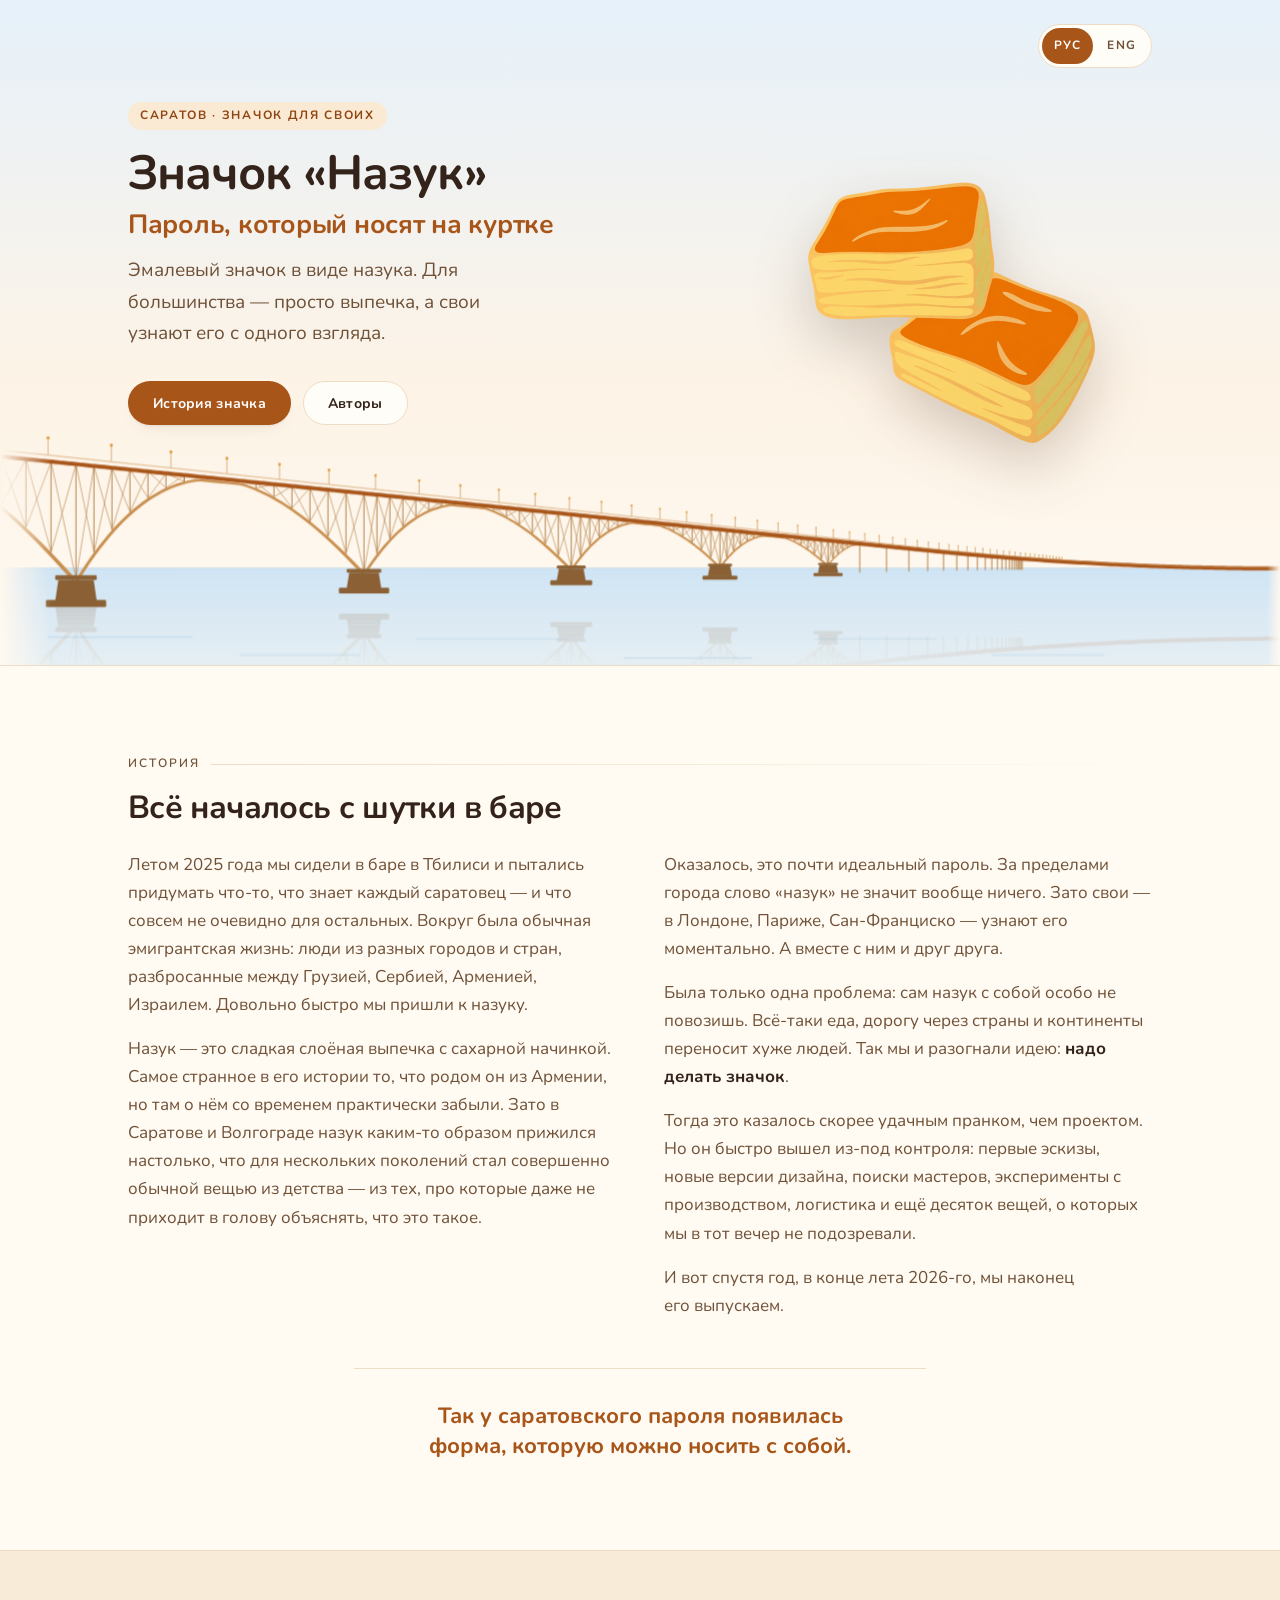
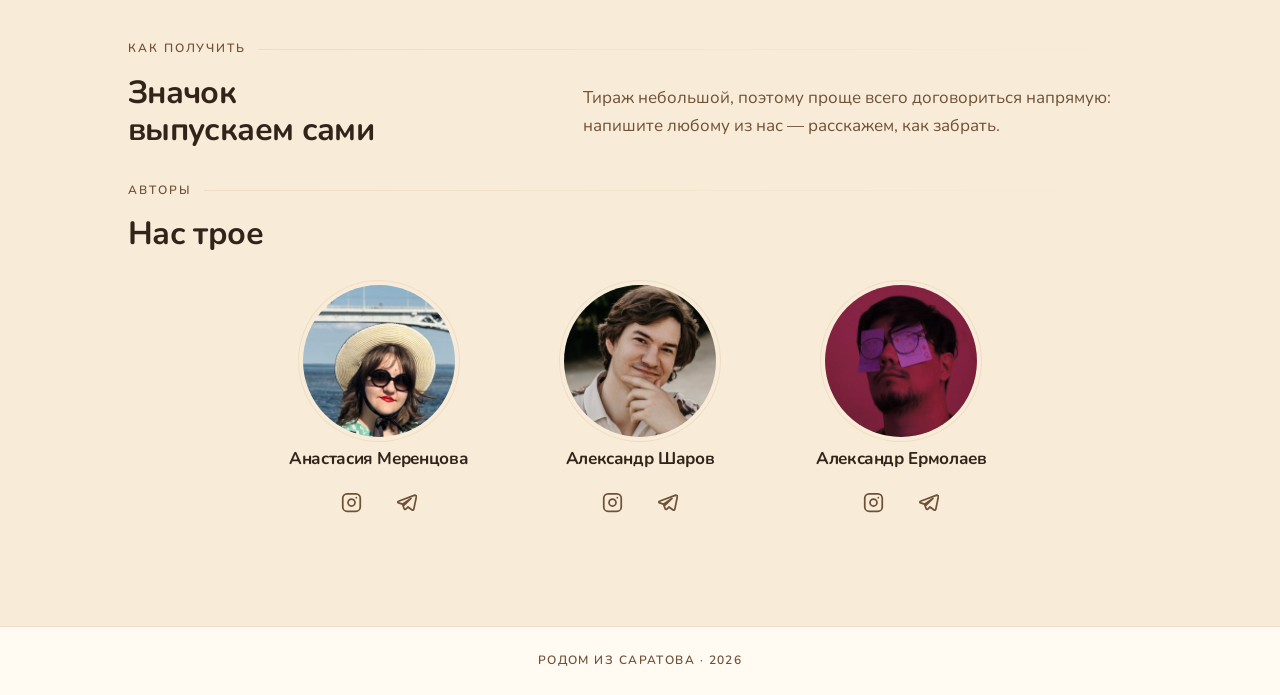
==== index.html @ 541bc087 "feat: update text" ====
<!doctype html>
<html lang="ru">
<head>
<meta charset="utf-8">
<meta name="viewport" content="width=device-width, initial-scale=1">

<title>Значок «Назук» — саратовский пароль</title>
<meta name="description" content="Эмалевый значок в виде назука: для большинства — просто выпечка, а саратовцы узнают своих с одного взгляда. История значка и его авторы.">
<meta name="robots" content="index, follow, max-image-preview:large, max-snippet:-1">
<meta name="theme-color" content="#f8ecd9">

<link rel="canonical" href="https://kvendingoldo.github.io/nazook-pin/">
<link rel="alternate" hreflang="ru" href="https://kvendingoldo.github.io/nazook-pin/">
<link rel="alternate" hreflang="en" href="https://kvendingoldo.github.io/nazook-pin/en/">
<link rel="alternate" hreflang="x-default" href="https://kvendingoldo.github.io/nazook-pin/">

<link rel="icon" href="assets/favicon.png" type="image/png" sizes="64x64">
<link rel="apple-touch-icon" href="assets/apple-touch-icon.png">

<meta property="og:type" content="website">
<meta property="og:locale" content="ru_RU">
<meta property="og:locale:alternate" content="en_US">
<meta property="og:site_name" content="Значок «Назук»">
<meta property="og:url" content="https://kvendingoldo.github.io/nazook-pin/">
<meta property="og:title" content="Значок «Назук» — саратовский пароль">
<meta property="og:description" content="Для большинства — просто выпечка, а саратовцы узнают своих с одного взгляда.">
<meta property="og:image" content="https://kvendingoldo.github.io/nazook-pin/assets/og-cover.png">
<meta property="og:image:type" content="image/png">
<meta property="og:image:width" content="1200">
<meta property="og:image:height" content="630">
<meta property="og:image:alt" content="Значок «Назук» на фоне моста через Волгу">
<meta name="twitter:card" content="summary_large_image">
<meta name="twitter:image" content="https://kvendingoldo.github.io/nazook-pin/assets/og-cover.png">
<meta name="twitter:image:alt" content="Значок «Назук» на фоне моста через Волгу">

<link rel="preconnect" href="https://www.googletagmanager.com">
<link rel="preconnect" href="https://fonts.googleapis.com">
<link rel="preconnect" href="https://fonts.gstatic.com" crossorigin>
<link rel="preload" as="image" href="assets/nazuk.png" fetchpriority="high">
<link rel="stylesheet" href="https://fonts.googleapis.com/css2?family=Nunito:wght@400;600;700&display=swap">
<link rel="stylesheet" href="styles.css">

<!-- Google tag (gtag.js) -->
<script async src="https://www.googletagmanager.com/gtag/js?id=G-CDTZP5RLRK"></script>
<script>
  window.dataLayer = window.dataLayer || [];
  function gtag(){dataLayer.push(arguments);}
  gtag('js', new Date());

  gtag('config', 'G-CDTZP5RLRK');
</script>
</head>
<body>

<main>

  <!-- ================= ПЕРВЫЙ ЭКРАН ================= -->
  <section class="hero" aria-labelledby="hero-title">

    <div class="topbar">
      <div class="container topbar__inner">
        <nav class="lang" aria-label="Язык сайта">
          <a class="lang__option" href="./" aria-current="page" lang="ru">Рус</a>
          <a class="lang__option" href="en/" lang="en" hreflang="en">Eng</a>
        </nav>
      </div>
    </div>

    <div class="container hero__grid">
      <div>
        <p><span class="badge">Саратов · значок для своих</span></p>

        <h1 class="hero__title" id="hero-title">
          Значок «Назук»
          <span class="hero__tagline">Пароль, который носят на куртке</span>
        </h1>

        <p class="hero__lead">
          Эмалевый значок в виде назука. Для большинства — просто выпечка,
          а свои узнают его с одного взгляда.
        </p>

        <div class="hero__actions">
          <a class="btn btn--primary" href="#story">История значка</a>
          <a class="btn btn--secondary" href="#authors">Авторы</a>
        </div>
      </div>

      <div class="hero__pin-wrap">
        <img class="hero__pin" src="assets/nazuk.png" width="1254" height="1254"
             fetchpriority="high" decoding="async"
             alt="Эмалевый значок «Назук» — два назука с золотистой корочкой">
      </div>
    </div>

    <svg class="hero__bridge" viewBox="0 -24 1600 494" preserveAspectRatio="xMidYMin slice" aria-hidden="true" focusable="false">
      <defs>
        <linearGradient id="bridge-fade" x1="0" y1="0" x2="1" y2="0">
          <stop offset="0%"   stop-color="#000"/>
          <stop offset="4%"   stop-color="#fff"/>
          <stop offset="99%"  stop-color="#fff"/>
          <stop offset="100%" stop-color="#000"/>
        </linearGradient>
        <mask id="bridge-edges"><rect width="1600" height="470" fill="url(#bridge-fade)"/></mask>
        <linearGradient id="water-depth" x1="0" y1="0" x2="0" y2="1">
          <stop offset="0%"   stop-color="var(--water)" stop-opacity="1"/>
          <stop offset="100%" stop-color="var(--water)" stop-opacity="0"/>
        </linearGradient>
        <clipPath id="below-water"><rect x="0" y="214" width="1600" height="256"/></clipPath>
        <linearGradient id="depth-fade" x1="0" y1="0" x2="0" y2="1">
          <stop offset="0%"   stop-color="#fff"/>
          <stop offset="55%"  stop-color="#fff" stop-opacity=".45"/>
          <stop offset="100%" stop-color="#000"/>
        </linearGradient>
        <mask id="reflection-fade"><rect x="0" y="214" width="1600" height="128" fill="url(#depth-fade)"/></mask>
      </defs>

      <g mask="url(#bridge-edges)">

        <!-- Волга -->
        <rect x="0" y="214" width="1600" height="256" fill="url(#water-depth)"/>
        <path d="M0 214H1600" stroke="var(--water-line)" stroke-width="1" opacity=".45"/>

        <!-- отражение -->
        <g clip-path="url(#below-water)" mask="url(#reflection-fade)">
          <g transform="translate(0 516) scale(1 -1)" opacity=".3">
            <g fill="var(--bridge-arch)">
              <path d="M-405 242.8L-397 229.4L-389 216.5L-381 204.3L-373 192.5L-365 181.3L-357 170.6L-349 160.5L-341 150.9L-333 141.8L-325 133.2L-317 125.1L-309 117.5L-301 110.3L-293 103.7L-285 97.5L-277 91.8L-269 86.6L-261 81.8L-253 77.5L-245 73.6L-237 70.1L-229 67.1L-221 64.5L-213 62.3L-205 60.5L-197 59.2L-189 58.2L-181 58.8L-173 59.7L-165 60.5L-157 61.3L-149 62.1L-141 62.9L-133 63.7L-125 64.5L-117 66.1L-109 68.7L-101 71.7L-93 74.9L-85 78.5L-77 82.4L-69 86.6L-61 91.0L-53 95.8L-45 100.8L-37 106.2L-29 111.7L-21 117.6L-13 123.7L-5 130.0L3 136.6L11 143.4L19 150.4L27 157.7L35 165.1L43 172.8L51 180.7L59 188.8L67 197.0L75 205.5L83 214.1L91 222.9L95 234.6L87 225.6L79 216.7L71 208.0L63 199.4L55 191.1L47 182.9L39 175.0L31 167.2L23 159.7L15 152.4L7 145.3L-1 138.5L-9 131.9L-17 125.5L-25 119.4L-33 113.6L-41 108.0L-49 102.7L-57 97.7L-65 93.0L-73 88.6L-81 84.5L-89 80.7L-97 77.2L-105 74.0L-113 71.1L-121 68.6L-129 67.7L-137 66.9L-145 66.1L-153 65.3L-161 64.5L-169 63.7L-177 63.0L-185 62.2L-193 62.5L-201 63.7L-209 65.4L-217 67.5L-225 70.0L-233 72.9L-241 76.3L-249 80.1L-257 84.3L-265 89.0L-273 94.2L-281 99.8L-289 106.0L-297 112.5L-305 119.6L-313 127.2L-321 135.2L-329 143.8L-337 152.9L-345 162.4L-353 172.6L-361 183.2L-369 194.4L-377 206.1L-385 218.4L-393 231.2L-401 244.6Z"/>
              <path d="M95 227.3L101 217.8L107 208.7L113 200.0L119 191.7L125 183.9L131 176.4L137 169.3L143 162.5L149 156.2L155 150.2L161 144.6L167 139.4L173 134.5L179 130.0L185 125.9L191 122.0L197 118.6L203 115.4L209 112.6L215 110.1L221 107.9L227 106.1L233 104.5L239 103.3L245 102.3L251 102.2L257 102.8L263 103.4L269 104.0L275 104.6L281 105.2L287 105.8L293 106.4L299 107.0L305 108.2L311 110.2L317 112.5L323 114.9L329 117.7L335 120.6L341 123.7L347 127.1L353 130.7L359 134.5L365 138.5L371 142.6L377 147.0L383 151.5L389 156.3L395 161.2L401 166.2L407 171.4L413 176.8L419 182.4L425 188.1L431 193.9L437 199.9L443 206.0L449 212.2L455 218.5L455 224.6L449 218.1L443 211.7L437 205.5L431 199.3L425 193.3L419 187.5L413 181.8L407 176.3L401 170.9L395 165.7L389 160.7L383 155.9L377 151.2L371 146.7L365 142.4L359 138.3L353 134.4L347 130.8L341 127.3L335 124.1L329 121.1L323 118.3L317 115.7L311 113.4L305 111.3L299 110.0L293 109.4L287 108.8L281 108.2L275 107.6L269 107.0L263 106.4L257 105.9L251 105.3L245 105.6L239 106.6L233 107.9L227 109.5L221 111.5L215 113.8L209 116.4L203 119.3L197 122.6L191 126.2L185 130.2L179 134.5L173 139.2L167 144.2L161 149.6L155 155.4L149 161.5L143 168.1L137 175.0L131 182.3L125 190.0L119 198.1L113 206.6L107 215.5L101 224.9L95 234.6Z"/>
              <path d="M455 218.5L459 212.5L463 206.7L467 201.2L471 195.9L475 190.8L479 186.0L483 181.4L487 177.0L491 172.8L495 168.9L499 165.2L503 161.7L507 158.4L511 155.4L515 152.5L519 149.8L523 147.4L527 145.1L531 143.1L535 141.2L539 139.6L543 138.1L547 136.8L551 135.7L555 134.8L559 134.0L563 133.5L567 133.8L571 134.2L575 134.6L579 135.0L583 135.4L587 135.8L591 136.2L595 136.6L599 137.0L603 137.4L607 138.0L611 139.3L615 140.8L619 142.4L623 144.1L627 146.0L631 148.0L635 150.1L639 152.3L643 154.7L647 157.2L651 159.8L655 162.5L659 165.3L663 168.2L667 171.2L671 174.3L675 177.6L679 180.9L683 184.3L687 187.8L691 191.4L695 195.1L699 198.8L703 202.6L707 206.6L711 210.5L714 218.7L710 214.5L706 210.4L702 206.4L698 202.5L694 198.6L690 194.8L686 191.1L682 187.6L678 184.1L674 180.7L670 177.3L666 174.1L662 171.0L658 168.1L654 165.2L650 162.4L646 159.8L642 157.2L638 154.8L634 152.5L630 150.4L626 148.4L622 146.5L618 144.7L614 143.1L610 141.6L606 140.3L602 139.8L598 139.4L594 139.0L590 138.6L586 138.2L582 137.8L578 137.4L574 137.0L570 136.7L566 136.3L562 136.3L558 137.0L554 137.8L550 138.9L546 140.1L542 141.5L538 143.1L534 144.9L530 146.9L526 149.1L522 151.5L518 154.2L514 157.0L510 160.0L506 163.3L502 166.7L498 170.4L494 174.3L490 178.4L486 182.8L482 187.4L478 192.2L474 197.3L470 202.6L466 208.1L462 213.9L458 219.9Z"/>
              <path d="M714 213.6L717 209.3L720 205.2L723 201.3L726 197.5L729 194.0L732 190.6L735 187.3L738 184.3L741 181.4L744 178.7L747 176.1L750 173.7L753 171.5L756 169.4L759 167.5L762 165.7L765 164.1L768 162.6L771 161.3L774 160.1L777 159.1L780 158.1L783 157.4L786 156.7L789 156.2L792 156.2L795 156.5L798 156.8L801 157.1L804 157.4L807 157.7L810 158.0L813 158.3L816 158.6L819 158.9L822 159.2L825 159.7L828 160.7L831 161.9L834 163.1L837 164.4L840 165.8L843 167.3L846 168.9L849 170.6L852 172.4L855 174.3L858 176.2L861 178.2L864 180.3L867 182.5L870 184.8L873 187.1L876 189.5L879 191.9L882 194.4L885 197.0L888 199.7L891 202.4L894 205.1L897 208.0L900 210.8L900 215.1L897 212.1L894 209.2L891 206.3L888 203.5L885 200.7L882 198.1L879 195.4L876 192.9L873 190.4L870 188.0L867 185.6L864 183.4L861 181.2L858 179.1L855 177.1L852 175.1L849 173.3L846 171.5L843 169.9L840 168.3L837 166.8L834 165.4L831 164.2L828 163.0L825 161.9L822 161.4L819 161.1L816 160.7L813 160.4L810 160.1L807 159.8L804 159.5L801 159.3L798 159.0L795 158.7L792 158.5L789 158.5L786 159.1L783 159.8L780 160.6L777 161.6L774 162.7L771 164.0L768 165.4L765 167.0L762 168.7L759 170.6L756 172.6L753 174.8L750 177.1L747 179.6L744 182.3L741 185.2L738 188.2L735 191.4L732 194.7L729 198.3L726 202.0L723 205.9L720 210.0L717 214.2L714 218.7Z"/>
              <path d="M900 210.8L902 208.2L904 205.6L906 203.1L908 200.8L910 198.5L912 196.4L914 194.3L916 192.4L918 190.5L920 188.8L922 187.1L924 185.5L926 184.0L928 182.7L930 181.4L932 180.1L934 179.0L936 178.0L938 177.0L940 176.2L942 175.4L944 174.7L946 174.1L948 173.5L950 173.1L952 172.7L954 172.4L956 172.6L958 172.8L960 173.0L962 173.1L964 173.3L966 173.5L968 173.7L970 173.9L972 174.1L974 174.3L976 174.5L978 174.7L980 174.9L982 175.3L984 176.0L986 176.7L988 177.5L990 178.4L992 179.3L994 180.2L996 181.2L998 182.3L1000 183.4L1002 184.5L1004 185.7L1006 187.0L1008 188.3L1010 189.6L1012 191.0L1014 192.4L1016 193.8L1018 195.3L1020 196.8L1022 198.4L1024 200.0L1026 201.6L1028 203.3L1030 205.0L1032 206.7L1034 208.4L1035 212.9L1033 211.0L1031 209.2L1029 207.4L1027 205.7L1025 203.9L1023 202.2L1021 200.6L1019 199.0L1017 197.4L1015 195.9L1013 194.4L1011 192.9L1009 191.5L1007 190.1L1005 188.8L1003 187.5L1001 186.3L999 185.1L997 183.9L995 182.9L993 181.8L991 180.9L989 179.9L987 179.1L985 178.3L983 177.5L981 176.9L979 176.7L977 176.4L975 176.2L973 176.0L971 175.8L969 175.6L967 175.4L965 175.2L963 175.0L961 174.9L959 174.7L957 174.5L955 174.4L953 174.5L951 174.8L949 175.3L947 175.9L945 176.5L943 177.2L941 178.0L939 178.9L937 179.9L935 181.0L933 182.1L931 183.4L929 184.7L927 186.1L925 187.7L923 189.3L921 191.0L919 192.8L917 194.7L915 196.7L913 198.8L911 201.0L909 203.4L907 205.8L905 208.3L903 210.9L901 213.7Z"/>
              <path d="M1035.0 208.5L1036.4 206.8L1037.9 205.0L1039.3 203.3L1040.8 201.8L1042.2 200.3L1043.6 198.9L1045.1 197.4L1046.5 196.2L1048.0 194.9L1049.4 193.8L1050.8 192.6L1052.3 191.5L1053.7 190.5L1055.2 189.7L1056.6 188.8L1058.0 187.9L1059.5 187.2L1060.9 186.5L1062.4 185.9L1063.8 185.3L1065.2 184.8L1066.7 184.3L1068.1 183.9L1069.6 183.5L1071.0 183.2L1072.4 183.0L1073.9 182.8L1073.2 184.2L1071.7 184.4L1070.3 184.7L1068.8 185.1L1067.4 185.5L1066.0 186.0L1064.5 186.5L1063.1 187.1L1061.6 187.8L1060.2 188.5L1058.8 189.3L1057.3 190.1L1055.9 191.0L1054.4 192.0L1053.0 193.0L1051.6 194.1L1050.1 195.2L1048.7 196.4L1047.2 197.7L1045.8 199.1L1044.4 200.5L1042.9 201.9L1041.5 203.5L1040.0 205.2L1038.6 206.8L1037.2 208.6L1035.7 210.4Z"/>
            </g>
            <g stroke="var(--bridge-truss)" stroke-width="1.5" fill="none" opacity=".9">
              <path d="M-405.0 32.9V242.8M-373.8 36.1V193.6M-342.5 39.3V152.6M-311.2 42.4V119.6M-280.0 45.6V93.9M-248.8 48.8V75.4M-217.5 51.9V63.5M-186.2 55.1V58.3M-155.0 58.3V61.5M-123.8 61.4V64.6M-92.5 64.6V75.1M-61.2 67.8V90.9M-30.0 71.0V111.0M1.2 74.1V135.1M32.5 77.3V162.8M63.8 80.5V193.7M95.0 83.6V227.3M95.0 83.6V227.3M117.5 85.9V193.8M140.0 88.2V165.8M162.5 90.5V143.3M185.0 92.8V125.9M207.5 95.1V113.3M230.0 97.3V105.3M252.5 99.6V102.3M275.0 101.9V104.6M297.5 104.2V106.8M320.0 106.5V113.7M342.5 108.7V124.6M365.0 111.0V138.5M387.5 113.3V155.1M410.0 115.6V174.1M432.5 117.9V195.4M455.0 120.2V218.5M455.0 120.2V218.5M471.2 121.8V195.6M487.4 123.4V176.6M503.6 125.1V161.2M519.8 126.7V149.4M535.9 128.4V140.8M552.1 130.0V135.4M568.3 131.7V133.9M584.5 133.3V135.5M600.7 134.9V137.1M616.9 136.6V141.5M633.1 138.2V149.0M649.2 139.9V158.6M665.4 141.5V170.0M681.6 143.2V183.1M697.8 144.8V197.7M714.0 146.4V213.6M714.0 146.4V213.6M725.6 147.6V198.0M737.2 148.8V185.0M748.9 150.0V174.6M760.5 151.2V166.6M772.1 152.3V160.8M783.8 153.5V157.2M795.4 154.7V156.6M807.0 155.9V157.7M818.6 157.0V158.9M830.2 158.2V161.6M841.9 159.4V166.8M853.5 160.6V173.3M865.1 161.8V181.1M876.8 162.9V190.1M888.4 164.1V200.0M900.0 165.3V210.8M900.0 165.3V210.8M908.4 166.2V200.3M916.9 167.0V191.6M925.3 167.9V184.5M933.8 168.7V179.2M942.2 169.6V175.3M950.6 170.4V172.9M959.1 171.3V172.9M967.5 172.2V173.7M975.9 173.0V174.5M984.4 173.9V176.1M992.8 174.7V179.7M1001.2 175.6V184.1M1009.7 176.4V189.4M1018.1 177.3V195.4M1026.6 178.1V202.1M1035.0 179.0V209.3M1035.0 179.0V208.5M1041.1 179.6V201.5M1047.2 180.2V195.6M1053.2 180.8V190.9M1059.3 181.5V187.3M1065.4 182.1V184.7M1071.5 182.7V183.3"/>
            </g>
            <g stroke="var(--bridge-truss)" stroke-width="1.2" fill="none" opacity=".7">
              <path d="M1035.0 179.0L1041.1 201.5M1035.0 208.5L1041.1 179.6M1041.1 179.6L1047.2 195.6M1041.1 201.5L1047.2 180.2M1047.2 180.2L1053.2 190.9M1047.2 195.6L1053.2 180.8M1053.2 180.8L1059.3 187.3M1053.2 190.9L1059.3 181.5M1059.3 181.5L1065.4 184.7M1059.3 187.3L1065.4 182.1M1065.4 182.1L1071.5 183.3M1065.4 184.7L1071.5 182.7"/>
              <path d="M-405.0 32.9L-373.8 193.6M-405.0 242.8L-373.8 36.1M-373.8 36.1L-342.5 152.6M-373.8 193.6L-342.5 39.3M-342.5 39.3L-311.2 119.6M-342.5 152.6L-311.2 42.4M-311.2 42.4L-280.0 93.9M-311.2 119.6L-280.0 45.6M-280.0 45.6L-248.8 75.4M-280.0 93.9L-248.8 48.8M-248.8 48.8L-217.5 63.5M-248.8 75.4L-217.5 51.9M-217.5 51.9L-186.2 58.3M-217.5 63.5L-186.2 55.1M-186.2 55.1L-155.0 61.5M-186.2 58.3L-155.0 58.3M-155.0 58.3L-123.8 64.6M-155.0 61.5L-123.8 61.4M-123.8 61.4L-92.5 75.1M-123.8 64.6L-92.5 64.6M-92.5 64.6L-61.2 90.9M-92.5 75.1L-61.2 67.8M-61.2 67.8L-30.0 111.0M-61.2 90.9L-30.0 71.0M-30.0 71.0L1.2 135.1M-30.0 111.0L1.2 74.1M1.2 74.1L32.5 162.8M1.2 135.1L32.5 77.3M32.5 77.3L63.8 193.7M32.5 162.8L63.8 80.5M63.8 80.5L95.0 227.3M63.8 193.7L95.0 83.6M95.0 83.6L117.5 193.8M95.0 227.3L117.5 85.9M117.5 85.9L140.0 165.8M117.5 193.8L140.0 88.2M140.0 88.2L162.5 143.3M140.0 165.8L162.5 90.5M162.5 90.5L185.0 125.9M162.5 143.3L185.0 92.8M185.0 92.8L207.5 113.3M185.0 125.9L207.5 95.1M207.5 95.1L230.0 105.3M207.5 113.3L230.0 97.3M320.0 106.5L342.5 124.6M320.0 113.7L342.5 108.7M342.5 108.7L365.0 138.5M342.5 124.6L365.0 111.0M365.0 111.0L387.5 155.1M365.0 138.5L387.5 113.3M387.5 113.3L410.0 174.1M387.5 155.1L410.0 115.6M410.0 115.6L432.5 195.4M410.0 174.1L432.5 117.9M432.5 117.9L455.0 218.5M432.5 195.4L455.0 120.2M455.0 120.2L471.2 195.6M455.0 218.5L471.2 121.8M471.2 121.8L487.4 176.6M471.2 195.6L487.4 123.4M487.4 123.4L503.6 161.2M487.4 176.6L503.6 125.1M503.6 125.1L519.8 149.4M503.6 161.2L519.8 126.7M519.8 126.7L535.9 140.8M519.8 149.4L535.9 128.4M535.9 128.4L552.1 135.4M535.9 140.8L552.1 130.0M616.9 136.6L633.1 149.0M616.9 141.5L633.1 138.2M633.1 138.2L649.2 158.6M633.1 149.0L649.2 139.9M649.2 139.9L665.4 170.0M649.2 158.6L665.4 141.5M665.4 141.5L681.6 183.1M665.4 170.0L681.6 143.2M681.6 143.2L697.8 197.7M681.6 183.1L697.8 144.8M697.8 144.8L714.0 213.6M697.8 197.7L714.0 146.4M714.0 146.4L725.6 198.0M714.0 213.6L725.6 147.6M725.6 147.6L737.2 185.0M725.6 198.0L737.2 148.8M737.2 148.8L748.9 174.6M737.2 185.0L748.9 150.0M748.9 150.0L760.5 166.6M748.9 174.6L760.5 151.2M760.5 151.2L772.1 160.8M760.5 166.6L772.1 152.3M772.1 152.3L783.8 157.2M772.1 160.8L783.8 153.5M830.2 158.2L841.9 166.8M830.2 161.6L841.9 159.4M841.9 159.4L853.5 173.3M841.9 166.8L853.5 160.6M853.5 160.6L865.1 181.1M853.5 173.3L865.1 161.8M865.1 161.8L876.8 190.1M865.1 181.1L876.8 162.9M876.8 162.9L888.4 200.0M876.8 190.1L888.4 164.1M888.4 164.1L900.0 210.8M888.4 200.0L900.0 165.3M900.0 165.3L908.4 200.3M900.0 210.8L908.4 166.2M908.4 166.2L916.9 191.6M908.4 200.3L916.9 167.0M916.9 167.0L925.3 184.5M916.9 191.6L925.3 167.9M925.3 167.9L933.8 179.2M925.3 184.5L933.8 168.7M933.8 168.7L942.2 175.3M933.8 179.2L942.2 169.6M992.8 174.7L1001.2 184.1M992.8 179.7L1001.2 175.6M1001.2 175.6L1009.7 189.4M1001.2 184.1L1009.7 176.4M1009.7 176.4L1018.1 195.4M1009.7 189.4L1018.1 177.3M1018.1 177.3L1026.6 202.1M1018.1 195.4L1026.6 178.1M1026.6 178.1L1035.0 209.3M1026.6 202.1L1035.0 179.0"/>
            </g>
            <g fill="var(--bridge-pier)">
              <rect x="69.0" y="222.5" width="51.9" height="5.8" rx="1.5"/>
              <path d="M72.9 228.3h44.2l3.8 26.2h-51.9z"/>
              <rect x="57.4" y="253.5" width="75.2" height="8.7" rx="1.5"/>
              <rect x="433.3" y="214.5" width="43.3" height="4.8" rx="1.5"/>
              <path d="M436.5 219.3h36.9l3.2 19.6h-43.3z"/>
              <rect x="423.6" y="238.1" width="62.8" height="7.2" rx="1.5"/>
              <rect x="695.9" y="210.2" width="36.2" height="4.0" rx="1.5"/>
              <path d="M698.6 214.2h30.8l2.7 15.2h-36.2z"/>
              <rect x="687.8" y="228.8" width="52.4" height="6.0" rx="1.5"/>
              <rect x="884.9" y="208.0" width="30.2" height="3.4" rx="1.5"/>
              <path d="M887.1 211.4h25.7l2.2 12.2h-30.2z"/>
              <rect x="878.1" y="223.0" width="43.7" height="5.0" rx="1.5"/>
              <rect x="1022.4" y="207.0" width="25.2" height="2.8" rx="1.5"/>
              <path d="M1024.3 209.8h21.5l1.9 10.2h-25.2z"/>
              <rect x="1016.8" y="219.5" width="36.5" height="4.2" rx="1.5"/>
            </g>
            <g stroke="var(--bridge-truss)" stroke-width="1.7" stroke-linecap="round" fill="none" opacity=".8">
              <path d="M1074.7 183.0V218.6"/>
              <path d="M1108.1 186.4V217.8"/>
              <path d="M1136.1 189.3V217.3"/>
              <path d="M1159.6 191.6V216.8"/>
              <path d="M1179.4 193.5V216.4"/>
              <path d="M1196.0 195.1V216.1"/>
              <path d="M1209.9 196.3V215.9"/>
              <path d="M1221.6 197.4V215.7"/>
              <path d="M1231.5 198.2V215.6"/>
              <path d="M1239.8 199.0V215.4"/>
              <path d="M1246.7 199.5V215.3"/>
              <path d="M1252.5 200.0V215.2"/>
              <path d="M1257.4 200.4V215.2"/>
              <path d="M1261.6 200.7V215.1"/>
              <path d="M1265.0 200.9V215.1"/>
              <path d="M1267.9 201.1V215.0"/>
              <path d="M1270.4 201.4V215.0"/>
              <path d="M1272.4 201.5V215.0"/>
              <path d="M1274.1 201.7V214.9"/>
              <path d="M1275.6 201.7V214.9"/>
              <path d="M1276.8 201.8V214.9"/>
              <path d="M1277.8 201.9V214.9"/>
            </g>
            <path d="M0 74.0L5 74.5L10 75.0L15 75.5L20 76.0L25 76.5L30 77.0L35 77.6L40 78.1L45 78.6L50 79.1L55 79.6L60 80.1L65 80.6L70 81.1L75 81.6L80 82.1L85 82.6L90 83.1L95 83.6L100 84.1L105 84.7L110 85.2L115 85.7L120 86.2L125 86.7L130 87.2L135 87.7L140 88.2L145 88.7L150 89.2L155 89.7L160 90.2L165 90.7L170 91.2L175 91.8L180 92.3L185 92.8L190 93.3L195 93.8L200 94.3L205 94.8L210 95.3L215 95.8L220 96.3L225 96.8L230 97.3L235 97.8L240 98.3L245 98.9L250 99.4L255 99.9L260 100.4L265 100.9L270 101.4L275 101.9L280 102.4L285 102.9L290 103.4L295 103.9L300 104.4L305 104.9L310 105.4L315 106.0L320 106.5L325 107.0L330 107.5L335 108.0L340 108.5L345 109.0L350 109.5L355 110.0L360 110.5L365 111.0L370 111.5L375 112.0L380 112.6L385 113.1L390 113.6L395 114.1L400 114.6L405 115.1L410 115.6L415 116.1L420 116.6L425 117.1L430 117.6L435 118.1L440 118.6L445 119.1L450 119.7L455 120.2L460 120.7L465 121.2L470 121.7L475 122.2L480 122.7L485 123.2L490 123.7L495 124.2L500 124.7L505 125.2L510 125.7L515 126.2L520 126.8L525 127.3L530 127.8L535 128.3L540 128.8L545 129.3L550 129.8L555 130.3L560 130.8L565 131.3L570 131.8L575 132.3L580 132.8L585 133.3L590 133.9L595 134.4L600 134.9L605 135.4L610 135.9L615 136.4L620 136.9L625 137.4L630 137.9L635 138.4L640 138.9L645 139.4L650 139.9L655 140.4L660 141.0L665 141.5L670 142.0L675 142.5L680 143.0L685 143.5L690 144.0L695 144.5L700 145.0L705 145.5L710 146.0L715 146.5L720 147.0L725 147.6L730 148.1L735 148.6L740 149.1L745 149.6L750 150.1L755 150.6L760 151.1L765 151.6L770 152.1L775 152.6L780 153.1L785 153.6L790 154.1L795 154.7L800 155.2L805 155.7L810 156.2L815 156.7L820 157.2L825 157.7L830 158.2L835 158.7L840 159.2L845 159.7L850 160.2L855 160.7L860 161.2L865 161.8L870 162.3L875 162.8L880 163.3L885 163.8L890 164.3L895 164.8L900 165.3L905 165.8L910 166.3L915 166.8L920 167.3L925 167.8L930 168.3L935 168.9L940 169.4L945 169.9L950 170.4L955 170.9L960 171.4L965 171.9L970 172.4L975 172.9L980 173.4L985 173.9L990 174.4L995 174.9L1000 175.4L1005 176.0L1010 176.5L1015 177.0L1020 177.5L1025 178.0L1030 178.5L1035 179.0L1040 179.5L1045 180.0L1050 180.5L1055 181.0L1060 181.5L1065 182.0L1070 182.6L1075 183.1L1080 183.6L1085 184.1L1090 184.6L1095 185.1L1100 185.6L1105 186.1L1110 186.6L1115 187.1L1120 187.6L1125 188.1L1130 188.6L1135 189.1L1140 189.7L1145 190.2L1150 190.6L1155 191.1L1160 191.6L1165 192.1L1170 192.6L1175 193.1L1180 193.6L1185 194.1L1190 194.5L1195 195.0L1200 195.4L1205 195.9L1210 196.3L1215 196.8L1220 197.2L1225 197.6L1230 198.1L1235 198.5L1240 198.9L1245 199.3L1250 199.7L1255 200.1L1260 200.5L1265 200.9L1270 201.3L1275 201.6L1280 202.0L1285 202.4L1290 202.7L1295 203.1L1300 203.4L1305 203.8L1310 204.1L1315 204.5L1320 204.8L1325 205.1L1330 205.4L1335 205.7L1340 206.0L1345 206.3L1350 206.6L1355 206.9L1360 207.2L1365 207.5L1370 207.7L1375 208.0L1380 208.3L1385 208.5L1390 208.8L1395 209.0L1400 209.3L1405 209.5L1410 209.7L1415 209.9L1420 210.2L1425 210.4L1430 210.6L1435 210.8L1440 211.0L1445 211.1L1450 211.3L1455 211.5L1460 211.7L1465 211.8L1470 212.0L1475 212.1L1480 212.3L1485 212.4L1490 212.6L1495 212.7L1500 212.8L1505 212.9L1510 213.0L1515 213.1L1520 213.2L1525 213.3L1530 213.4L1535 213.5L1540 213.6L1545 213.6L1550 213.7L1555 213.8L1560 213.8L1565 213.9L1570 213.9L1575 213.9L1580 214.0L1585 214.0L1590 214.0L1595 214.0L1600 214.0" fill="none" stroke="var(--accent)" stroke-width="5" stroke-linejoin="round"/>
          </g>
        </g>

        <!-- мост -->
        <g fill="var(--bridge-arch)">
          <path d="M-405 242.8L-397 229.4L-389 216.5L-381 204.3L-373 192.5L-365 181.3L-357 170.6L-349 160.5L-341 150.9L-333 141.8L-325 133.2L-317 125.1L-309 117.5L-301 110.3L-293 103.7L-285 97.5L-277 91.8L-269 86.6L-261 81.8L-253 77.5L-245 73.6L-237 70.1L-229 67.1L-221 64.5L-213 62.3L-205 60.5L-197 59.2L-189 58.2L-181 58.8L-173 59.7L-165 60.5L-157 61.3L-149 62.1L-141 62.9L-133 63.7L-125 64.5L-117 66.1L-109 68.7L-101 71.7L-93 74.9L-85 78.5L-77 82.4L-69 86.6L-61 91.0L-53 95.8L-45 100.8L-37 106.2L-29 111.7L-21 117.6L-13 123.7L-5 130.0L3 136.6L11 143.4L19 150.4L27 157.7L35 165.1L43 172.8L51 180.7L59 188.8L67 197.0L75 205.5L83 214.1L91 222.9L95 234.6L87 225.6L79 216.7L71 208.0L63 199.4L55 191.1L47 182.9L39 175.0L31 167.2L23 159.7L15 152.4L7 145.3L-1 138.5L-9 131.9L-17 125.5L-25 119.4L-33 113.6L-41 108.0L-49 102.7L-57 97.7L-65 93.0L-73 88.6L-81 84.5L-89 80.7L-97 77.2L-105 74.0L-113 71.1L-121 68.6L-129 67.7L-137 66.9L-145 66.1L-153 65.3L-161 64.5L-169 63.7L-177 63.0L-185 62.2L-193 62.5L-201 63.7L-209 65.4L-217 67.5L-225 70.0L-233 72.9L-241 76.3L-249 80.1L-257 84.3L-265 89.0L-273 94.2L-281 99.8L-289 106.0L-297 112.5L-305 119.6L-313 127.2L-321 135.2L-329 143.8L-337 152.9L-345 162.4L-353 172.6L-361 183.2L-369 194.4L-377 206.1L-385 218.4L-393 231.2L-401 244.6Z"/>
          <path d="M95 227.3L101 217.8L107 208.7L113 200.0L119 191.7L125 183.9L131 176.4L137 169.3L143 162.5L149 156.2L155 150.2L161 144.6L167 139.4L173 134.5L179 130.0L185 125.9L191 122.0L197 118.6L203 115.4L209 112.6L215 110.1L221 107.9L227 106.1L233 104.5L239 103.3L245 102.3L251 102.2L257 102.8L263 103.4L269 104.0L275 104.6L281 105.2L287 105.8L293 106.4L299 107.0L305 108.2L311 110.2L317 112.5L323 114.9L329 117.7L335 120.6L341 123.7L347 127.1L353 130.7L359 134.5L365 138.5L371 142.6L377 147.0L383 151.5L389 156.3L395 161.2L401 166.2L407 171.4L413 176.8L419 182.4L425 188.1L431 193.9L437 199.9L443 206.0L449 212.2L455 218.5L455 224.6L449 218.1L443 211.7L437 205.5L431 199.3L425 193.3L419 187.5L413 181.8L407 176.3L401 170.9L395 165.7L389 160.7L383 155.9L377 151.2L371 146.7L365 142.4L359 138.3L353 134.4L347 130.8L341 127.3L335 124.1L329 121.1L323 118.3L317 115.7L311 113.4L305 111.3L299 110.0L293 109.4L287 108.8L281 108.2L275 107.6L269 107.0L263 106.4L257 105.9L251 105.3L245 105.6L239 106.6L233 107.9L227 109.5L221 111.5L215 113.8L209 116.4L203 119.3L197 122.6L191 126.2L185 130.2L179 134.5L173 139.2L167 144.2L161 149.6L155 155.4L149 161.5L143 168.1L137 175.0L131 182.3L125 190.0L119 198.1L113 206.6L107 215.5L101 224.9L95 234.6Z"/>
          <path d="M455 218.5L459 212.5L463 206.7L467 201.2L471 195.9L475 190.8L479 186.0L483 181.4L487 177.0L491 172.8L495 168.9L499 165.2L503 161.7L507 158.4L511 155.4L515 152.5L519 149.8L523 147.4L527 145.1L531 143.1L535 141.2L539 139.6L543 138.1L547 136.8L551 135.7L555 134.8L559 134.0L563 133.5L567 133.8L571 134.2L575 134.6L579 135.0L583 135.4L587 135.8L591 136.2L595 136.6L599 137.0L603 137.4L607 138.0L611 139.3L615 140.8L619 142.4L623 144.1L627 146.0L631 148.0L635 150.1L639 152.3L643 154.7L647 157.2L651 159.8L655 162.5L659 165.3L663 168.2L667 171.2L671 174.3L675 177.6L679 180.9L683 184.3L687 187.8L691 191.4L695 195.1L699 198.8L703 202.6L707 206.6L711 210.5L714 218.7L710 214.5L706 210.4L702 206.4L698 202.5L694 198.6L690 194.8L686 191.1L682 187.6L678 184.1L674 180.7L670 177.3L666 174.1L662 171.0L658 168.1L654 165.2L650 162.4L646 159.8L642 157.2L638 154.8L634 152.5L630 150.4L626 148.4L622 146.5L618 144.7L614 143.1L610 141.6L606 140.3L602 139.8L598 139.4L594 139.0L590 138.6L586 138.2L582 137.8L578 137.4L574 137.0L570 136.7L566 136.3L562 136.3L558 137.0L554 137.8L550 138.9L546 140.1L542 141.5L538 143.1L534 144.9L530 146.9L526 149.1L522 151.5L518 154.2L514 157.0L510 160.0L506 163.3L502 166.7L498 170.4L494 174.3L490 178.4L486 182.8L482 187.4L478 192.2L474 197.3L470 202.6L466 208.1L462 213.9L458 219.9Z"/>
          <path d="M714 213.6L717 209.3L720 205.2L723 201.3L726 197.5L729 194.0L732 190.6L735 187.3L738 184.3L741 181.4L744 178.7L747 176.1L750 173.7L753 171.5L756 169.4L759 167.5L762 165.7L765 164.1L768 162.6L771 161.3L774 160.1L777 159.1L780 158.1L783 157.4L786 156.7L789 156.2L792 156.2L795 156.5L798 156.8L801 157.1L804 157.4L807 157.7L810 158.0L813 158.3L816 158.6L819 158.9L822 159.2L825 159.7L828 160.7L831 161.9L834 163.1L837 164.4L840 165.8L843 167.3L846 168.9L849 170.6L852 172.4L855 174.3L858 176.2L861 178.2L864 180.3L867 182.5L870 184.8L873 187.1L876 189.5L879 191.9L882 194.4L885 197.0L888 199.7L891 202.4L894 205.1L897 208.0L900 210.8L900 215.1L897 212.1L894 209.2L891 206.3L888 203.5L885 200.7L882 198.1L879 195.4L876 192.9L873 190.4L870 188.0L867 185.6L864 183.4L861 181.2L858 179.1L855 177.1L852 175.1L849 173.3L846 171.5L843 169.9L840 168.3L837 166.8L834 165.4L831 164.2L828 163.0L825 161.9L822 161.4L819 161.1L816 160.7L813 160.4L810 160.1L807 159.8L804 159.5L801 159.3L798 159.0L795 158.7L792 158.5L789 158.5L786 159.1L783 159.8L780 160.6L777 161.6L774 162.7L771 164.0L768 165.4L765 167.0L762 168.7L759 170.6L756 172.6L753 174.8L750 177.1L747 179.6L744 182.3L741 185.2L738 188.2L735 191.4L732 194.7L729 198.3L726 202.0L723 205.9L720 210.0L717 214.2L714 218.7Z"/>
          <path d="M900 210.8L902 208.2L904 205.6L906 203.1L908 200.8L910 198.5L912 196.4L914 194.3L916 192.4L918 190.5L920 188.8L922 187.1L924 185.5L926 184.0L928 182.7L930 181.4L932 180.1L934 179.0L936 178.0L938 177.0L940 176.2L942 175.4L944 174.7L946 174.1L948 173.5L950 173.1L952 172.7L954 172.4L956 172.6L958 172.8L960 173.0L962 173.1L964 173.3L966 173.5L968 173.7L970 173.9L972 174.1L974 174.3L976 174.5L978 174.7L980 174.9L982 175.3L984 176.0L986 176.7L988 177.5L990 178.4L992 179.3L994 180.2L996 181.2L998 182.3L1000 183.4L1002 184.5L1004 185.7L1006 187.0L1008 188.3L1010 189.6L1012 191.0L1014 192.4L1016 193.8L1018 195.3L1020 196.8L1022 198.4L1024 200.0L1026 201.6L1028 203.3L1030 205.0L1032 206.7L1034 208.4L1035 212.9L1033 211.0L1031 209.2L1029 207.4L1027 205.7L1025 203.9L1023 202.2L1021 200.6L1019 199.0L1017 197.4L1015 195.9L1013 194.4L1011 192.9L1009 191.5L1007 190.1L1005 188.8L1003 187.5L1001 186.3L999 185.1L997 183.9L995 182.9L993 181.8L991 180.9L989 179.9L987 179.1L985 178.3L983 177.5L981 176.9L979 176.7L977 176.4L975 176.2L973 176.0L971 175.8L969 175.6L967 175.4L965 175.2L963 175.0L961 174.9L959 174.7L957 174.5L955 174.4L953 174.5L951 174.8L949 175.3L947 175.9L945 176.5L943 177.2L941 178.0L939 178.9L937 179.9L935 181.0L933 182.1L931 183.4L929 184.7L927 186.1L925 187.7L923 189.3L921 191.0L919 192.8L917 194.7L915 196.7L913 198.8L911 201.0L909 203.4L907 205.8L905 208.3L903 210.9L901 213.7Z"/>
          <path d="M1035.0 208.5L1036.4 206.8L1037.9 205.0L1039.3 203.3L1040.8 201.8L1042.2 200.3L1043.6 198.9L1045.1 197.4L1046.5 196.2L1048.0 194.9L1049.4 193.8L1050.8 192.6L1052.3 191.5L1053.7 190.5L1055.2 189.7L1056.6 188.8L1058.0 187.9L1059.5 187.2L1060.9 186.5L1062.4 185.9L1063.8 185.3L1065.2 184.8L1066.7 184.3L1068.1 183.9L1069.6 183.5L1071.0 183.2L1072.4 183.0L1073.9 182.8L1073.2 184.2L1071.7 184.4L1070.3 184.7L1068.8 185.1L1067.4 185.5L1066.0 186.0L1064.5 186.5L1063.1 187.1L1061.6 187.8L1060.2 188.5L1058.8 189.3L1057.3 190.1L1055.9 191.0L1054.4 192.0L1053.0 193.0L1051.6 194.1L1050.1 195.2L1048.7 196.4L1047.2 197.7L1045.8 199.1L1044.4 200.5L1042.9 201.9L1041.5 203.5L1040.0 205.2L1038.6 206.8L1037.2 208.6L1035.7 210.4Z"/>
        </g>
        <g stroke="var(--bridge-truss)" stroke-width="1.5" fill="none" opacity=".9">
          <path d="M-405.0 32.9V242.8M-373.8 36.1V193.6M-342.5 39.3V152.6M-311.2 42.4V119.6M-280.0 45.6V93.9M-248.8 48.8V75.4M-217.5 51.9V63.5M-186.2 55.1V58.3M-155.0 58.3V61.5M-123.8 61.4V64.6M-92.5 64.6V75.1M-61.2 67.8V90.9M-30.0 71.0V111.0M1.2 74.1V135.1M32.5 77.3V162.8M63.8 80.5V193.7M95.0 83.6V227.3M95.0 83.6V227.3M117.5 85.9V193.8M140.0 88.2V165.8M162.5 90.5V143.3M185.0 92.8V125.9M207.5 95.1V113.3M230.0 97.3V105.3M252.5 99.6V102.3M275.0 101.9V104.6M297.5 104.2V106.8M320.0 106.5V113.7M342.5 108.7V124.6M365.0 111.0V138.5M387.5 113.3V155.1M410.0 115.6V174.1M432.5 117.9V195.4M455.0 120.2V218.5M455.0 120.2V218.5M471.2 121.8V195.6M487.4 123.4V176.6M503.6 125.1V161.2M519.8 126.7V149.4M535.9 128.4V140.8M552.1 130.0V135.4M568.3 131.7V133.9M584.5 133.3V135.5M600.7 134.9V137.1M616.9 136.6V141.5M633.1 138.2V149.0M649.2 139.9V158.6M665.4 141.5V170.0M681.6 143.2V183.1M697.8 144.8V197.7M714.0 146.4V213.6M714.0 146.4V213.6M725.6 147.6V198.0M737.2 148.8V185.0M748.9 150.0V174.6M760.5 151.2V166.6M772.1 152.3V160.8M783.8 153.5V157.2M795.4 154.7V156.6M807.0 155.9V157.7M818.6 157.0V158.9M830.2 158.2V161.6M841.9 159.4V166.8M853.5 160.6V173.3M865.1 161.8V181.1M876.8 162.9V190.1M888.4 164.1V200.0M900.0 165.3V210.8M900.0 165.3V210.8M908.4 166.2V200.3M916.9 167.0V191.6M925.3 167.9V184.5M933.8 168.7V179.2M942.2 169.6V175.3M950.6 170.4V172.9M959.1 171.3V172.9M967.5 172.2V173.7M975.9 173.0V174.5M984.4 173.9V176.1M992.8 174.7V179.7M1001.2 175.6V184.1M1009.7 176.4V189.4M1018.1 177.3V195.4M1026.6 178.1V202.1M1035.0 179.0V209.3M1035.0 179.0V208.5M1041.1 179.6V201.5M1047.2 180.2V195.6M1053.2 180.8V190.9M1059.3 181.5V187.3M1065.4 182.1V184.7M1071.5 182.7V183.3"/>
        </g>
        <g stroke="var(--bridge-truss)" stroke-width="1.2" fill="none" opacity=".7">
          <path d="M1035.0 179.0L1041.1 201.5M1035.0 208.5L1041.1 179.6M1041.1 179.6L1047.2 195.6M1041.1 201.5L1047.2 180.2M1047.2 180.2L1053.2 190.9M1047.2 195.6L1053.2 180.8M1053.2 180.8L1059.3 187.3M1053.2 190.9L1059.3 181.5M1059.3 181.5L1065.4 184.7M1059.3 187.3L1065.4 182.1M1065.4 182.1L1071.5 183.3M1065.4 184.7L1071.5 182.7"/>
          <path d="M-405.0 32.9L-373.8 193.6M-405.0 242.8L-373.8 36.1M-373.8 36.1L-342.5 152.6M-373.8 193.6L-342.5 39.3M-342.5 39.3L-311.2 119.6M-342.5 152.6L-311.2 42.4M-311.2 42.4L-280.0 93.9M-311.2 119.6L-280.0 45.6M-280.0 45.6L-248.8 75.4M-280.0 93.9L-248.8 48.8M-248.8 48.8L-217.5 63.5M-248.8 75.4L-217.5 51.9M-217.5 51.9L-186.2 58.3M-217.5 63.5L-186.2 55.1M-186.2 55.1L-155.0 61.5M-186.2 58.3L-155.0 58.3M-155.0 58.3L-123.8 64.6M-155.0 61.5L-123.8 61.4M-123.8 61.4L-92.5 75.1M-123.8 64.6L-92.5 64.6M-92.5 64.6L-61.2 90.9M-92.5 75.1L-61.2 67.8M-61.2 67.8L-30.0 111.0M-61.2 90.9L-30.0 71.0M-30.0 71.0L1.2 135.1M-30.0 111.0L1.2 74.1M1.2 74.1L32.5 162.8M1.2 135.1L32.5 77.3M32.5 77.3L63.8 193.7M32.5 162.8L63.8 80.5M63.8 80.5L95.0 227.3M63.8 193.7L95.0 83.6M95.0 83.6L117.5 193.8M95.0 227.3L117.5 85.9M117.5 85.9L140.0 165.8M117.5 193.8L140.0 88.2M140.0 88.2L162.5 143.3M140.0 165.8L162.5 90.5M162.5 90.5L185.0 125.9M162.5 143.3L185.0 92.8M185.0 92.8L207.5 113.3M185.0 125.9L207.5 95.1M207.5 95.1L230.0 105.3M207.5 113.3L230.0 97.3M320.0 106.5L342.5 124.6M320.0 113.7L342.5 108.7M342.5 108.7L365.0 138.5M342.5 124.6L365.0 111.0M365.0 111.0L387.5 155.1M365.0 138.5L387.5 113.3M387.5 113.3L410.0 174.1M387.5 155.1L410.0 115.6M410.0 115.6L432.5 195.4M410.0 174.1L432.5 117.9M432.5 117.9L455.0 218.5M432.5 195.4L455.0 120.2M455.0 120.2L471.2 195.6M455.0 218.5L471.2 121.8M471.2 121.8L487.4 176.6M471.2 195.6L487.4 123.4M487.4 123.4L503.6 161.2M487.4 176.6L503.6 125.1M503.6 125.1L519.8 149.4M503.6 161.2L519.8 126.7M519.8 126.7L535.9 140.8M519.8 149.4L535.9 128.4M535.9 128.4L552.1 135.4M535.9 140.8L552.1 130.0M616.9 136.6L633.1 149.0M616.9 141.5L633.1 138.2M633.1 138.2L649.2 158.6M633.1 149.0L649.2 139.9M649.2 139.9L665.4 170.0M649.2 158.6L665.4 141.5M665.4 141.5L681.6 183.1M665.4 170.0L681.6 143.2M681.6 143.2L697.8 197.7M681.6 183.1L697.8 144.8M697.8 144.8L714.0 213.6M697.8 197.7L714.0 146.4M714.0 146.4L725.6 198.0M714.0 213.6L725.6 147.6M725.6 147.6L737.2 185.0M725.6 198.0L737.2 148.8M737.2 148.8L748.9 174.6M737.2 185.0L748.9 150.0M748.9 150.0L760.5 166.6M748.9 174.6L760.5 151.2M760.5 151.2L772.1 160.8M760.5 166.6L772.1 152.3M772.1 152.3L783.8 157.2M772.1 160.8L783.8 153.5M830.2 158.2L841.9 166.8M830.2 161.6L841.9 159.4M841.9 159.4L853.5 173.3M841.9 166.8L853.5 160.6M853.5 160.6L865.1 181.1M853.5 173.3L865.1 161.8M865.1 161.8L876.8 190.1M865.1 181.1L876.8 162.9M876.8 162.9L888.4 200.0M876.8 190.1L888.4 164.1M888.4 164.1L900.0 210.8M888.4 200.0L900.0 165.3M900.0 165.3L908.4 200.3M900.0 210.8L908.4 166.2M908.4 166.2L916.9 191.6M908.4 200.3L916.9 167.0M916.9 167.0L925.3 184.5M916.9 191.6L925.3 167.9M925.3 167.9L933.8 179.2M925.3 184.5L933.8 168.7M933.8 168.7L942.2 175.3M933.8 179.2L942.2 169.6M992.8 174.7L1001.2 184.1M992.8 179.7L1001.2 175.6M1001.2 175.6L1009.7 189.4M1001.2 184.1L1009.7 176.4M1009.7 176.4L1018.1 195.4M1009.7 189.4L1018.1 177.3M1018.1 177.3L1026.6 202.1M1018.1 195.4L1026.6 178.1M1026.6 178.1L1035.0 209.3M1026.6 202.1L1035.0 179.0"/>
        </g>
        <g fill="var(--bridge-pier)">
          <rect x="69.0" y="222.5" width="51.9" height="5.8" rx="1.5"/>
          <path d="M72.9 228.3h44.2l3.8 26.2h-51.9z"/>
          <rect x="57.4" y="253.5" width="75.2" height="8.7" rx="1.5"/>
          <rect x="433.3" y="214.5" width="43.3" height="4.8" rx="1.5"/>
          <path d="M436.5 219.3h36.9l3.2 19.6h-43.3z"/>
          <rect x="423.6" y="238.1" width="62.8" height="7.2" rx="1.5"/>
          <rect x="695.9" y="210.2" width="36.2" height="4.0" rx="1.5"/>
          <path d="M698.6 214.2h30.8l2.7 15.2h-36.2z"/>
          <rect x="687.8" y="228.8" width="52.4" height="6.0" rx="1.5"/>
          <rect x="884.9" y="208.0" width="30.2" height="3.4" rx="1.5"/>
          <path d="M887.1 211.4h25.7l2.2 12.2h-30.2z"/>
          <rect x="878.1" y="223.0" width="43.7" height="5.0" rx="1.5"/>
          <rect x="1022.4" y="207.0" width="25.2" height="2.8" rx="1.5"/>
          <path d="M1024.3 209.8h21.5l1.9 10.2h-25.2z"/>
          <rect x="1016.8" y="219.5" width="36.5" height="4.2" rx="1.5"/>
        </g>
        <g stroke="var(--bridge-truss)" stroke-width="1.7" stroke-linecap="round" fill="none" opacity=".8">
          <path d="M1074.7 183.0V218.6"/>
          <path d="M1108.1 186.4V217.8"/>
          <path d="M1136.1 189.3V217.3"/>
          <path d="M1159.6 191.6V216.8"/>
          <path d="M1179.4 193.5V216.4"/>
          <path d="M1196.0 195.1V216.1"/>
          <path d="M1209.9 196.3V215.9"/>
          <path d="M1221.6 197.4V215.7"/>
          <path d="M1231.5 198.2V215.6"/>
          <path d="M1239.8 199.0V215.4"/>
          <path d="M1246.7 199.5V215.3"/>
          <path d="M1252.5 200.0V215.2"/>
          <path d="M1257.4 200.4V215.2"/>
          <path d="M1261.6 200.7V215.1"/>
          <path d="M1265.0 200.9V215.1"/>
          <path d="M1267.9 201.1V215.0"/>
          <path d="M1270.4 201.4V215.0"/>
          <path d="M1272.4 201.5V215.0"/>
          <path d="M1274.1 201.7V214.9"/>
          <path d="M1275.6 201.7V214.9"/>
          <path d="M1276.8 201.8V214.9"/>
          <path d="M1277.8 201.9V214.9"/>
        </g>
        <path d="M0 74.0L5 74.5L10 75.0L15 75.5L20 76.0L25 76.5L30 77.0L35 77.6L40 78.1L45 78.6L50 79.1L55 79.6L60 80.1L65 80.6L70 81.1L75 81.6L80 82.1L85 82.6L90 83.1L95 83.6L100 84.1L105 84.7L110 85.2L115 85.7L120 86.2L125 86.7L130 87.2L135 87.7L140 88.2L145 88.7L150 89.2L155 89.7L160 90.2L165 90.7L170 91.2L175 91.8L180 92.3L185 92.8L190 93.3L195 93.8L200 94.3L205 94.8L210 95.3L215 95.8L220 96.3L225 96.8L230 97.3L235 97.8L240 98.3L245 98.9L250 99.4L255 99.9L260 100.4L265 100.9L270 101.4L275 101.9L280 102.4L285 102.9L290 103.4L295 103.9L300 104.4L305 104.9L310 105.4L315 106.0L320 106.5L325 107.0L330 107.5L335 108.0L340 108.5L345 109.0L350 109.5L355 110.0L360 110.5L365 111.0L370 111.5L375 112.0L380 112.6L385 113.1L390 113.6L395 114.1L400 114.6L405 115.1L410 115.6L415 116.1L420 116.6L425 117.1L430 117.6L435 118.1L440 118.6L445 119.1L450 119.7L455 120.2L460 120.7L465 121.2L470 121.7L475 122.2L480 122.7L485 123.2L490 123.7L495 124.2L500 124.7L505 125.2L510 125.7L515 126.2L520 126.8L525 127.3L530 127.8L535 128.3L540 128.8L545 129.3L550 129.8L555 130.3L560 130.8L565 131.3L570 131.8L575 132.3L580 132.8L585 133.3L590 133.9L595 134.4L600 134.9L605 135.4L610 135.9L615 136.4L620 136.9L625 137.4L630 137.9L635 138.4L640 138.9L645 139.4L650 139.9L655 140.4L660 141.0L665 141.5L670 142.0L675 142.5L680 143.0L685 143.5L690 144.0L695 144.5L700 145.0L705 145.5L710 146.0L715 146.5L720 147.0L725 147.6L730 148.1L735 148.6L740 149.1L745 149.6L750 150.1L755 150.6L760 151.1L765 151.6L770 152.1L775 152.6L780 153.1L785 153.6L790 154.1L795 154.7L800 155.2L805 155.7L810 156.2L815 156.7L820 157.2L825 157.7L830 158.2L835 158.7L840 159.2L845 159.7L850 160.2L855 160.7L860 161.2L865 161.8L870 162.3L875 162.8L880 163.3L885 163.8L890 164.3L895 164.8L900 165.3L905 165.8L910 166.3L915 166.8L920 167.3L925 167.8L930 168.3L935 168.9L940 169.4L945 169.9L950 170.4L955 170.9L960 171.4L965 171.9L970 172.4L975 172.9L980 173.4L985 173.9L990 174.4L995 174.9L1000 175.4L1005 176.0L1010 176.5L1015 177.0L1020 177.5L1025 178.0L1030 178.5L1035 179.0L1040 179.5L1045 180.0L1050 180.5L1055 181.0L1060 181.5L1065 182.0L1070 182.6L1075 183.1L1080 183.6L1085 184.1L1090 184.6L1095 185.1L1100 185.6L1105 186.1L1110 186.6L1115 187.1L1120 187.6L1125 188.1L1130 188.6L1135 189.1L1140 189.7L1145 190.2L1150 190.6L1155 191.1L1160 191.6L1165 192.1L1170 192.6L1175 193.1L1180 193.6L1185 194.1L1190 194.5L1195 195.0L1200 195.4L1205 195.9L1210 196.3L1215 196.8L1220 197.2L1225 197.6L1230 198.1L1235 198.5L1240 198.9L1245 199.3L1250 199.7L1255 200.1L1260 200.5L1265 200.9L1270 201.3L1275 201.6L1280 202.0L1285 202.4L1290 202.7L1295 203.1L1300 203.4L1305 203.8L1310 204.1L1315 204.5L1320 204.8L1325 205.1L1330 205.4L1335 205.7L1340 206.0L1345 206.3L1350 206.6L1355 206.9L1360 207.2L1365 207.5L1370 207.7L1375 208.0L1380 208.3L1385 208.5L1390 208.8L1395 209.0L1400 209.3L1405 209.5L1410 209.7L1415 209.9L1420 210.2L1425 210.4L1430 210.6L1435 210.8L1440 211.0L1445 211.1L1450 211.3L1455 211.5L1460 211.7L1465 211.8L1470 212.0L1475 212.1L1480 212.3L1485 212.4L1490 212.6L1495 212.7L1500 212.8L1505 212.9L1510 213.0L1515 213.1L1520 213.2L1525 213.3L1530 213.4L1535 213.5L1540 213.6L1545 213.6L1550 213.7L1555 213.8L1560 213.8L1565 213.9L1570 213.9L1575 213.9L1580 214.0L1585 214.0L1590 214.0L1595 214.0L1600 214.0" fill="none" stroke="var(--accent)" stroke-width="5" stroke-linejoin="round"/>
        <path d="M0 66.0L5 66.5L10 67.0L15 67.6L20 68.1L25 68.6L30 69.1L35 69.7L40 70.2L45 70.7L50 71.2L55 71.8L60 72.3L65 72.8L70 73.3L75 73.9L80 74.4L85 74.9L90 75.4L95 75.9L100 76.5L105 77.0L110 77.5L115 78.0L120 78.6L125 79.1L130 79.6L135 80.1L140 80.7L145 81.2L150 81.7L155 82.2L160 82.8L165 83.3L170 83.8L175 84.3L180 84.9L185 85.4L190 85.9L195 86.4L200 86.9L205 87.5L210 88.0L215 88.5L220 89.0L225 89.6L230 90.1L235 90.6L240 91.1L245 91.7L250 92.2L255 92.7L260 93.2L265 93.8L270 94.3L275 94.8L280 95.3L285 95.9L290 96.4L295 96.9L300 97.4L305 98.0L310 98.5L315 99.0L320 99.5L325 100.1L330 100.6L335 101.1L340 101.6L345 102.2L350 102.7L355 103.2L360 103.7L365 104.3L370 104.8L375 105.3L380 105.8L385 106.4L390 106.9L395 107.4L400 108.0L405 108.5L410 109.0L415 109.5L420 110.1L425 110.6L430 111.1L435 111.6L440 112.2L445 112.7L450 113.2L455 113.7L460 114.3L465 114.8L470 115.3L475 115.8L480 116.4L485 116.9L490 117.4L495 118.0L500 118.5L505 119.0L510 119.5L515 120.1L520 120.6L525 121.1L530 121.6L535 122.2L540 122.7L545 123.2L550 123.7L555 124.3L560 124.8L565 125.3L570 125.9L575 126.4L580 126.9L585 127.4L590 128.0L595 128.5L600 129.0L605 129.6L610 130.1L615 130.6L620 131.1L625 131.7L630 132.2L635 132.7L640 133.2L645 133.8L650 134.3L655 134.8L660 135.4L665 135.9L670 136.4L675 136.9L680 137.5L685 138.0L690 138.5L695 139.1L700 139.6L705 140.1L710 140.7L715 141.2L720 141.7L725 142.2L730 142.8L735 143.3L740 143.8L745 144.4L750 144.9L755 145.4L760 145.9L765 146.5L770 147.0L775 147.5L780 148.1L785 148.6L790 149.1L795 149.7L800 150.2L805 150.7L810 151.3L815 151.8L820 152.3L825 152.8L830 153.4L835 153.9L840 154.4L845 155.0L850 155.5L855 156.0L860 156.6L865 157.1L870 157.6L875 158.2L880 158.7L885 159.2L890 159.8L895 160.3L900 160.8L905 161.4L910 161.9L915 162.4L920 163.0L925 163.5L930 164.0L935 164.6L940 165.1L945 165.6L950 166.2L955 166.7L960 167.2L965 167.8L970 168.3L975 168.8L980 169.4L985 169.9L990 170.4L995 171.0L1000 171.5L1005 172.0L1010 172.6L1015 173.1L1020 173.7L1025 174.2L1030 174.7L1035 175.3L1040 175.8L1045 176.3L1050 176.9L1055 177.4L1060 178.0L1065 178.5L1070 179.0L1075 179.6L1080 180.1L1085 180.6L1090 181.2L1095 181.7L1100 182.3L1105 182.8L1110 183.3L1115 183.9L1120 184.4L1125 185.0L1130 185.5L1135 186.1L1140 186.6L1145 187.1L1150 187.7L1155 188.3L1160 188.8L1165 189.3L1170 189.8L1175 190.4L1180 190.9L1185 191.4L1190 191.9L1195 192.4L1200 192.8L1205 193.3L1210 193.8L1215 194.3L1220 194.7L1225 195.2L1230 195.6L1235 196.1L1240 196.5L1245 197.0L1250 197.4L1255 197.8L1260 198.3L1265 198.7L1270 199.1L1275 199.5L1280 199.9L1285 200.3L1290 200.7L1295 201.1L1300 201.4L1305 201.8L1310 202.2L1315 202.5L1320 202.9L1325 203.2L1330 203.6L1335 203.9L1340 204.2L1345 204.6L1350 204.9L1355 205.2L1360 205.5L1365 205.8L1370 206.1L1375 206.4L1380 206.7L1385 207.0L1390 207.2L1395 207.5L1400 207.8L1405 208.0L1410 208.3L1415 208.5L1420 208.7L1425 209.0L1430 209.2L1435 209.4L1440 209.6L1445 209.8L1450 210.0L1455 210.2L1460 210.4L1465 210.6L1470 210.8L1475 210.9L1480 211.1L1485 211.2L1490 211.4L1495 211.5L1500 211.7L1505 211.8L1510 211.9L1515 212.0L1520 212.1L1525 212.2L1530 212.3L1535 212.4L1540 212.5L1545 212.6L1550 212.7L1555 212.7L1560 212.8L1565 212.8L1570 212.9L1575 212.9L1580 212.9L1585 213.0L1590 213.0L1595 213.0L1600 213.0" fill="none" stroke="var(--bridge-arch)" stroke-width="1.2" opacity=".7"/>

        <!-- фонари -->
        <g stroke="var(--bridge-arch)" stroke-width="1.1" stroke-linecap="round" fill="none" opacity=".75">
          <path d="M60.0 71.3v-19.5"/>
          <path d="M139.2 79.6v-18.9"/>
          <path d="M213.6 87.5v-18.2"/>
          <path d="M283.6 94.8v-17.6"/>
          <path d="M349.4 101.8v-17.0"/>
          <path d="M411.2 108.3v-16.5"/>
          <path d="M469.4 114.5v-15.9"/>
          <path d="M524.0 120.2v-15.4"/>
          <path d="M575.4 125.7v-14.9"/>
          <path d="M623.6 130.8v-14.4"/>
          <path d="M669.0 135.6v-13.9"/>
          <path d="M711.7 140.2v-13.4"/>
          <path d="M751.8 144.4v-13.0"/>
          <path d="M789.5 148.4v-12.5"/>
          <path d="M824.9 152.2v-12.1"/>
          <path d="M858.2 155.8v-11.7"/>
          <path d="M889.5 159.1v-11.3"/>
          <path d="M919.0 162.3v-10.9"/>
          <path d="M946.6 165.3v-10.6"/>
          <path d="M972.6 168.1v-10.2"/>
          <path d="M997.1 170.7v-9.9"/>
          <path d="M1020.0 173.2v-9.6"/>
          <path d="M1041.6 175.5v-9.2"/>
          <path d="M1061.9 177.7v-8.9"/>
          <path d="M1081.0 179.8v-8.6"/>
          <path d="M1099.0 181.7v-8.3"/>
          <path d="M1115.8 183.6v-8.1"/>
          <path d="M1131.7 185.3v-7.8"/>
          <path d="M1146.6 186.9v-7.5"/>
          <path d="M1160.6 188.5v-7.3"/>
          <path d="M1173.7 189.8v-7.0"/>
          <path d="M1186.1 191.2v-6.8"/>
          <path d="M1197.8 192.4v-6.6"/>
          <path d="M1208.7 193.4v-6.3"/>
          <path d="M1219.0 194.4v-6.1"/>
          <path d="M1228.6 195.4v-5.9"/>
          <path d="M1237.7 196.2v-5.7"/>
          <path d="M1246.2 196.9v-5.5"/>
          <path d="M1254.3 197.7v-5.4"/>
          <path d="M1261.8 198.4v-5.2"/>
          <path d="M1268.9 199.0v-5.0"/>
          <path d="M1275.6 199.5v-4.8"/>
          <path d="M1281.8 200.1v-4.7"/>
          <path d="M1287.7 200.6v-4.5"/>
          <path d="M1293.3 201.0v-4.4"/>
          <path d="M1298.5 201.5v-4.2"/>
          <path d="M1303.4 201.9v-4.1"/>
          <path d="M1308.0 202.2v-3.9"/>
          <path d="M1312.3 202.6v-3.8"/>
          <path d="M1316.3 203.0v-3.7"/>
          <path d="M1320.2 203.2v-3.6"/>
          <path d="M1323.8 203.5v-3.4"/>
          <path d="M1327.1 203.8v-3.3"/>
        </g>
        <g fill="var(--lamp)">
          <circle cx="60.0" cy="50.8" r="2.0"/>
          <circle cx="139.2" cy="59.8" r="1.9"/>
          <circle cx="213.6" cy="68.3" r="1.8"/>
          <circle cx="283.6" cy="76.3" r="1.8"/>
          <circle cx="349.4" cy="83.9" r="1.7"/>
          <circle cx="411.2" cy="91.0" r="1.6"/>
          <circle cx="469.4" cy="97.7" r="1.6"/>
          <circle cx="524.0" cy="104.1" r="1.5"/>
          <circle cx="575.4" cy="110.1" r="1.5"/>
          <circle cx="623.6" cy="115.7" r="1.4"/>
          <circle cx="669.0" cy="121.0" r="1.4"/>
          <circle cx="711.7" cy="126.1" r="1.3"/>
          <circle cx="751.8" cy="130.8" r="1.3"/>
          <circle cx="789.5" cy="135.3" r="1.3"/>
          <circle cx="824.9" cy="139.5" r="1.2"/>
          <circle cx="858.2" cy="143.5" r="1.2"/>
          <circle cx="889.5" cy="147.3" r="1.1"/>
          <circle cx="919.0" cy="150.8" r="1.1"/>
          <circle cx="946.6" cy="154.2" r="1.1"/>
          <circle cx="972.6" cy="157.3" r="1.0"/>
          <circle cx="997.1" cy="160.3" r="1.0"/>
          <circle cx="1020.0" cy="163.2" r="1.0"/>
          <circle cx="1041.6" cy="165.8" r="0.9"/>
          <circle cx="1061.9" cy="168.3" r="0.9"/>
          <circle cx="1081.0" cy="170.7" r="0.9"/>
          <circle cx="1099.0" cy="173.0" r="0.8"/>
          <circle cx="1115.8" cy="175.1" r="0.8"/>
          <circle cx="1131.7" cy="177.1" r="0.8"/>
          <circle cx="1146.6" cy="179.0" r="0.8"/>
          <circle cx="1160.6" cy="180.8" r="0.7"/>
          <circle cx="1173.7" cy="182.4" r="0.7"/>
          <circle cx="1186.1" cy="184.0" r="0.7"/>
          <circle cx="1197.8" cy="185.5" r="0.7"/>
          <circle cx="1208.7" cy="186.7" r="0.7"/>
          <circle cx="1219.0" cy="188.0" r="0.7"/>
          <circle cx="1228.6" cy="189.1" r="0.7"/>
          <circle cx="1237.7" cy="190.2" r="0.7"/>
          <circle cx="1246.2" cy="191.1" r="0.7"/>
          <circle cx="1254.3" cy="192.1" r="0.7"/>
          <circle cx="1261.8" cy="192.9" r="0.7"/>
          <circle cx="1268.9" cy="193.7" r="0.7"/>
          <circle cx="1275.6" cy="194.5" r="0.7"/>
          <circle cx="1281.8" cy="195.2" r="0.7"/>
          <circle cx="1287.7" cy="195.9" r="0.7"/>
          <circle cx="1293.3" cy="196.5" r="0.7"/>
          <circle cx="1298.5" cy="197.1" r="0.7"/>
          <circle cx="1303.4" cy="197.6" r="0.7"/>
          <circle cx="1308.0" cy="198.1" r="0.7"/>
          <circle cx="1312.3" cy="198.6" r="0.7"/>
          <circle cx="1316.3" cy="199.1" r="0.7"/>
          <circle cx="1320.2" cy="199.5" r="0.7"/>
          <circle cx="1323.8" cy="199.9" r="0.7"/>
          <circle cx="1327.1" cy="200.3" r="0.7"/>
        </g>

        <g stroke="var(--water-line)" stroke-width="1.5" stroke-linecap="round" fill="none" opacity=".35">
          <path d="M60 300h180M300 322h150M520 302h190M780 326h160M1020 302h150M1240 322h140"/>
        </g>

      </g>
    </svg>
  </section>

  <!-- ================= ИСТОРИЯ ================= -->
  <section class="section" id="story" aria-labelledby="story-title">
    <div class="container">
      <p class="eyebrow">История</p>

      <div class="story__grid">
        <div>
          <h2 class="story__heading" id="story-title">Всё началось с шутки в баре</h2>
        </div>

        <div class="story__body stack">
          <p>
            Летом 2025 года мы сидели в баре в Тбилиси и пытались придумать
            что-то, что знает каждый саратовец — и что совсем не очевидно
            для остальных. Вокруг была обычная эмигрантская жизнь: люди
            из разных городов и стран, разбросанные между Грузией, Сербией,
            Арменией, Израилем. Довольно быстро мы пришли к назуку.
          </p>
          <p>
            Назук — это сладкая слоёная выпечка с сахарной начинкой. Самое
            странное в его истории то, что родом он из Армении, но там о нём
            со временем практически забыли. Зато в Саратове и Волгограде назук
            каким-то образом прижился настолько, что для нескольких поколений
            стал совершенно обычной вещью из детства — из тех, про которые
            даже не приходит в голову объяснять, что это такое.
          </p>
          <p>
            Оказалось, это почти идеальный пароль. За пределами города слово
            «назук» не значит вообще ничего. Зато свои — в Лондоне, Париже,
            Сан-Франциско — узнают его моментально. А вместе с ним и друг друга.
          </p>
          <p>
            Была только одна проблема: сам назук с собой особо не повозишь.
            Всё-таки еда, дорогу через страны и континенты переносит хуже людей.
            Так мы и разогнали идею: <strong>надо делать значок</strong>.
          </p>
          <p>
            Тогда это казалось скорее удачным пранком, чем проектом. Но он
            быстро вышел из-под контроля: первые эскизы, новые версии дизайна,
            поиски мастеров, эксперименты с производством, логистика и ещё
            десяток вещей, о которых мы в тот вечер не подозревали.
          </p>
          <p>
            И вот спустя год, в конце лета 2026-го, мы наконец его выпускаем.
          </p>

        </div>

        <p class="story__closing">Так у саратовского пароля появилась форма, которую можно носить с собой.</p>
      </div>
    </div>
  </section>

  <!-- ================= АВТОРЫ ================= -->
  <section class="section section--sunken" id="get" aria-labelledby="get-title">
    <div class="container">
      <p class="eyebrow">Как получить</p>
      <div class="get__grid">
        <h2 class="get__heading" id="get-title">Значок выпускаем сами</h2>
        <p class="get__text">Тираж небольшой, поэтому проще всего договориться напрямую: напишите любому из нас — расскажем, как забрать.</p>
      </div>
    </div>
  </section>

  <section class="section section--sunken section--joined" id="authors" aria-labelledby="authors-title">
    <div class="container">
      <p class="eyebrow">Авторы</p>
      <h2 class="authors__heading" id="authors-title">Нас трое</h2>

      <ul class="authors__list" role="list">

        <li class="author">
          <div class="avatar">
            <img src="assets/nastya.jpg" alt="" width="320" height="320" loading="lazy">
          </div>
          <h3 class="author__name">Анастасия Меренцова</h3>
          <div class="author__links">
            <a class="chip" href="https://www.instagram.com/a_mellnik/" target="_blank" rel="noopener"
               aria-label="Instagram: Анастасия Меренцова">
              <svg viewBox="0 0 24 24" fill="none" stroke="currentColor" stroke-width="2" stroke-linecap="round" stroke-linejoin="round" aria-hidden="true"><rect x="2" y="2" width="20" height="20" rx="5"/><circle cx="12" cy="12" r="4"/><circle cx="17.5" cy="6.5" r="1" fill="currentColor" stroke="none"/></svg>
            </a>
            <a class="chip" href="https://t.me/a_mellnik" target="_blank" rel="noopener"
               aria-label="Telegram: Анастасия Меренцова">
              <svg viewBox="0 0 24 24" fill="none" stroke="currentColor" stroke-width="2" stroke-linecap="round" stroke-linejoin="round" aria-hidden="true"><path d="M21.5 3.5 2.8 10.6c-.9.3-.9 1.6.1 1.9l4.6 1.4 1.8 5.3c.3.8 1.3 1 1.9.4l2.6-2.5 4.6 3.4c.7.5 1.7.1 1.9-.7l3-14.4c.2-.9-.7-1.7-1.6-1.4z"/><path d="m7.5 13.9 9.6-6.6-7.8 7.6"/></svg>
            </a>
          </div>
        </li>

        <li class="author">
          <div class="avatar">
            <img src="assets/sasha.jpg" alt="" width="320" height="320" loading="lazy">
          </div>
          <h3 class="author__name">Александр Шаров</h3>
          <div class="author__links">
            <a class="chip" href="https://www.instagram.com/kvendingoldo/" target="_blank" rel="noopener"
               aria-label="Instagram: Александр Шаров">
              <svg viewBox="0 0 24 24" fill="none" stroke="currentColor" stroke-width="2" stroke-linecap="round" stroke-linejoin="round" aria-hidden="true"><rect x="2" y="2" width="20" height="20" rx="5"/><circle cx="12" cy="12" r="4"/><circle cx="17.5" cy="6.5" r="1" fill="currentColor" stroke="none"/></svg>
            </a>
            <a class="chip" href="https://t.me/kvendingoldo" target="_blank" rel="noopener"
               aria-label="Telegram: Александр Шаров">
              <svg viewBox="0 0 24 24" fill="none" stroke="currentColor" stroke-width="2" stroke-linecap="round" stroke-linejoin="round" aria-hidden="true"><path d="M21.5 3.5 2.8 10.6c-.9.3-.9 1.6.1 1.9l4.6 1.4 1.8 5.3c.3.8 1.3 1 1.9.4l2.6-2.5 4.6 3.4c.7.5 1.7.1 1.9-.7l3-14.4c.2-.9-.7-1.7-1.6-1.4z"/><path d="m7.5 13.9 9.6-6.6-7.8 7.6"/></svg>
            </a>
          </div>
        </li>

        <li class="author">
          <div class="avatar">
            <img class="avatar__img--sanya" src="assets/sanya.jpg" alt="" width="320" height="320"
                 loading="lazy">
          </div>
          <h3 class="author__name">Александр Ермолаев</h3>
          <div class="author__links">
            <a class="chip" href="https://www.instagram.com/ermolaxe/" target="_blank" rel="noopener"
               aria-label="Instagram: Александр Ермолаев">
              <svg viewBox="0 0 24 24" fill="none" stroke="currentColor" stroke-width="2" stroke-linecap="round" stroke-linejoin="round" aria-hidden="true"><rect x="2" y="2" width="20" height="20" rx="5"/><circle cx="12" cy="12" r="4"/><circle cx="17.5" cy="6.5" r="1" fill="currentColor" stroke="none"/></svg>
            </a>
            <a class="chip" href="https://t.me/ermolaxe" target="_blank" rel="noopener"
               aria-label="Telegram: Александр Ермолаев">
              <svg viewBox="0 0 24 24" fill="none" stroke="currentColor" stroke-width="2" stroke-linecap="round" stroke-linejoin="round" aria-hidden="true"><path d="M21.5 3.5 2.8 10.6c-.9.3-.9 1.6.1 1.9l4.6 1.4 1.8 5.3c.3.8 1.3 1 1.9.4l2.6-2.5 4.6 3.4c.7.5 1.7.1 1.9-.7l3-14.4c.2-.9-.7-1.7-1.6-1.4z"/><path d="m7.5 13.9 9.6-6.6-7.8 7.6"/></svg>
            </a>
          </div>
        </li>

      </ul>
    </div>
  </section>

</main>

<footer class="footer">
  <p>Родом из Саратова · <span id="year">2026</span></p>
</footer>

<script type="application/ld+json">
{
  "@context": "https://schema.org",
  "@type": "Product",
  "name": "Значок «Назук»",
  "description": "Эмалевый значок в виде назука — опознавательный знак саратовцев: по нему земляки узнают друг друга в любом городе.",
  "image": "https://kvendingoldo.github.io/nazook-pin/assets/og-cover.png",
  "url": "https://kvendingoldo.github.io/nazook-pin/",
  "material": "Эмаль",
  "brand": { "@type": "Brand", "name": "Назук" },
  "inLanguage": "ru",
  "areaServed": { "@type": "City", "name": "Саратов" }
}
</script>

<script>document.getElementById('year').textContent = new Date().getFullYear();</script>

</body>
</html>
---- styles.css ----
/* ============================================================
     DESIGN TOKENS
     ============================================================ */
  :root {
    /* --- surfaces & ink: тёплые поверхности --- */
    --surface-page:   #fffaf2;
    --surface-raised: #fffdf8;
    --surface-sunken: #f8ecd9;

    --text-primary:   #33231a;
    --text-secondary: #6f5138;
    --text-inverse:   #ffffff;

    --border:         #eeddc4;
    --border-strong:  #ddbd92;

    /* --- акцент: тёмный цвет со значка --- */
    --accent:         #a8551a;   /* кнопки, ссылки, интерактив */
    --accent-hover:   #8f4513;
    --accent-tint:    #fbead3;   /* заливки, чипы, бейдж       */
    --accent-quote:   #c9922f;   /* полоса цитаты — корочка    */

    /* --- голубое: небо и Волга (только иллюстрация, не интерфейс) --- */
    --sky:            #e6f1fa;
    --water:          #cfe4f4;
    --water-line:     #8fbcdc;

    /* --- мост: тёплый силуэт над голубой водой --- */
    --bridge-arch:    #c98f4e;
    --bridge-pier:    #8a6034;
    --bridge-truss:   #b98a55;
    --lamp:           #e0912b;

    --shadow-rgb:     74 45 22;

    /* --- spacing scale (4px база) --- */
    --space-1: .25rem;
    --space-2: .5rem;
    --space-3: .75rem;
    --space-4: 1rem;
    --space-5: 1.5rem;
    --space-6: 2rem;
    --space-7: 3rem;

    /* --- type scale --- */
    --text-2xs:  .75rem;     /* 12 — надзаголовки, футер */
    --text-xs:   .875rem;    /* 14 — кнопки, чипы        */
    --text-base: 1.0625rem;  /* 17 — основной текст      */
    --text-md:   1.1875rem;  /* 19 — лид                 */
    --text-lg:   1.375rem;   /* 22 — крупный текст       */
    --text-xl:   clamp(1.5rem, 3vw, 2rem);       /* h2  */
    --text-2xl:  clamp(2.1rem, 4.4vw, 3rem);     /* h1  */

    /* --- radii --- */
    --radius-pill: 999px;

    /* --- elevation --- */
    --shadow-sm: 0 1px 2px rgb(var(--shadow-rgb) / .06),
                 0 8px 20px -14px rgb(var(--shadow-rgb) / .28);
    --shadow-md: 0 2px 4px rgb(var(--shadow-rgb) / .05),
                 0 20px 40px -24px rgb(var(--shadow-rgb) / .38);

    /* --- layout --- */
    --container: 68rem;                        /* 1088px */
    --gutter:    clamp(1.25rem, 5vw, 2rem);
    --section-y: clamp(3.5rem, 8vw, 5.5rem);

    /* --- motion --- */
    --ease:      cubic-bezier(.22, .61, .36, 1);
    --duration:  .2s;

    --font: "Nunito", ui-rounded, "SF Pro Rounded", -apple-system,
            BlinkMacSystemFont, "Segoe UI", Roboto, sans-serif;
  }

  /* ============================================================
     BASE
     ============================================================ */
  *, *::before, *::after { box-sizing: border-box; }

  html { scroll-behavior: smooth; }

  body {
    margin: 0;
    background: var(--surface-page);
    color: var(--text-primary);
    font-family: var(--font);
    font-size: var(--text-base);
    line-height: 1.65;
    -webkit-font-smoothing: antialiased;
  }

  h1, h2, h3 {
    margin: 0;
    font-weight: 700;
    line-height: 1.15;
    letter-spacing: -.02em;
    text-wrap: balance;
  }

  p { margin: 0; text-wrap: pretty; }

  img { display: block; max-width: 100%; height: auto; }

  a { color: var(--accent); }

  ::selection { background: var(--accent-tint); color: var(--text-primary); }

  :focus-visible {
    outline: 2px solid var(--accent);
    outline-offset: 2px;
  }

  /* ============================================================
     LAYOUT PRIMITIVES
     ============================================================ */
  .container {
    width: 100%;
    max-width: var(--container);
    margin-inline: auto;
    padding-inline: var(--gutter);
  }

  .section {
    padding-block: var(--section-y);
    scroll-margin-block-start: var(--space-6);
  }
  .section--sunken {
    background: var(--surface-sunken);
    border-block-start: 1px solid var(--border);
  }

  .stack > * + * { margin-block-start: var(--space-4); }

  /* ============================================================
     COMPONENTS
     ============================================================ */

  /* Надзаголовок секции */
  .eyebrow {
    display: flex;
    align-items: center;
    gap: var(--space-3);
    margin-block-end: var(--space-4);
    font-size: var(--text-2xs);
    font-weight: 600;
    letter-spacing: .16em;
    text-transform: uppercase;
    color: var(--text-secondary);
  }
  .eyebrow::after {
    content: "";
    flex: 1;
    height: 1px;
    background: linear-gradient(90deg, var(--border), transparent);
  }

  /* Бейдж первого экрана */
  .badge {
    display: inline-block;
    padding: var(--space-1) var(--space-3);
    border-radius: var(--radius-pill);
    background: var(--accent-tint);
    color: var(--accent-hover);
    font-size: var(--text-2xs);
    font-weight: 700;
    letter-spacing: .14em;
    text-transform: uppercase;
  }

  /* Верхняя панель: переключатель языка */
  .topbar {
    position: relative;
    z-index: 2;
    padding-block: var(--space-4) 0;
  }
  .topbar__inner { display: flex; justify-content: flex-end; }

  .lang {
    display: inline-flex;
    gap: 2px;
    padding: 3px;
    border: 1px solid var(--border);
    border-radius: var(--radius-pill);
    background: var(--surface-raised);
  }
  .lang__option {
    display: inline-flex;
    align-items: center;
    min-height: 2.25rem;
    padding-inline: var(--space-3);
    border-radius: var(--radius-pill);
    font-size: var(--text-2xs);
    font-weight: 700;
    letter-spacing: .1em;
    text-transform: uppercase;
    text-decoration: none;
    color: var(--text-secondary);
    transition: background var(--duration) var(--ease),
                color var(--duration) var(--ease);
  }
  .lang__option:hover { background: var(--accent-tint); color: var(--text-primary); }
  .lang__option[aria-current="page"] { background: var(--accent); color: var(--text-inverse); }

  /* Кнопки */
  .btn {
    display: inline-flex;
    align-items: center;
    justify-content: center;
    min-height: 2.75rem;                    /* 44px — touch target */
    padding-inline: var(--space-5);
    border: 1px solid transparent;
    border-radius: var(--radius-pill);
    font-family: inherit;
    font-size: var(--text-xs);
    font-weight: 700;
    letter-spacing: .02em;
    text-decoration: none;
    cursor: pointer;
    transition: background var(--duration) var(--ease),
                border-color var(--duration) var(--ease),
                color var(--duration) var(--ease),
                box-shadow var(--duration) var(--ease);
  }
  .btn--primary {
    background: var(--accent);
    color: var(--text-inverse);
    box-shadow: var(--shadow-sm);
  }
  .btn--primary:hover { background: var(--accent-hover); box-shadow: var(--shadow-md); }
  .btn--primary:active { background: var(--accent-hover); box-shadow: none; }

  .btn--secondary {
    background: var(--surface-raised);
    border-color: var(--border);
    color: var(--text-primary);
  }
  .btn--secondary:hover { border-color: var(--border-strong); background: var(--accent-tint); }
  .btn--secondary:active { background: var(--accent-tint); }

  /* Контактный чип */
  .chip {
    display: inline-flex;
    align-items: center;
    gap: var(--space-2);
    min-height: 2.25rem;
    padding: var(--space-1) var(--space-3);
    border: 1px solid transparent;
    border-radius: var(--radius-pill);
    background: transparent;
    color: var(--text-secondary);
    font-size: var(--text-xs);
    font-weight: 500;
    text-decoration: none;
    transition: background var(--duration) var(--ease),
                color var(--duration) var(--ease);
  }
  .chip:hover { background: var(--accent-tint); color: var(--accent-hover); }
  /* на тач-экранах цель меньше 44px недостижима пальцем */
  @media (pointer: coarse) {
    .chip { min-height: 2.75rem; }
  }
  .chip svg { width: 1.5em; height: 1.5em; flex: none; }

  /* Автор: портрет, имя, контакты — без «коробки», как и остальная страница */
  .author {
    display: flex;
    flex-direction: column;
    align-items: center;
    gap: var(--space-3);
    text-align: center;
  }

  .avatar {
    width: 9.5rem;
    height: 9.5rem;
    border-radius: 50%;
    overflow: hidden;
    background: var(--accent-tint);
    box-shadow: 0 0 0 4px var(--surface-sunken), 0 0 0 5px var(--border);
    transition: box-shadow var(--duration) var(--ease);
  }
  /* фотографии сняты в очень разном свете — лёгкая нормализация,
     чтобы три портрета читались одним рядом */
  .avatar img {
    width: 100%;
    height: 100%;
    object-fit: cover;
    filter: saturate(.88) sepia(.09);
  }
  .avatar__img--sanya { object-position: 50% 42%; }
  /* кольцо реагирует только на реальную интерактивность — ссылки, в том числе с клавиатуры */
  .author:focus-within .avatar,
  .author:has(.author__links a:hover) .avatar {
    box-shadow: 0 0 0 4px var(--surface-sunken), 0 0 0 5px var(--accent-quote);
  }

  .author__name { font-size: var(--text-base); }

  .author__links {
    display: flex;
    flex-wrap: wrap;
    justify-content: center;
    gap: var(--space-2);
    margin-block-start: var(--space-1);
  }

  /* Закрывающая строка истории: точка в конце рассказа, а не врезка */
  .story__closing {
    max-width: 44ch;
    margin: var(--space-7) auto 0;
    padding-block-start: var(--space-6);
    border-block-start: 1px solid var(--border);
    font-size: var(--text-lg);
    font-weight: 700;
    line-height: 1.4;
    text-align: center;
    text-wrap: balance;
    color: var(--accent);
  }

  /* ============================================================
     SECTIONS
     ============================================================ */

  /* --- Первый экран --- */
  .hero {
    position: relative;
    padding-block-start: var(--space-2);
    background: linear-gradient(180deg, var(--sky) 0%, #fdf3e6 58%, var(--surface-page) 100%);
    border-block-end: 1px solid var(--border);
    overflow: hidden;
  }
  .hero__grid {
    position: relative;
    z-index: 1;
    display: grid;
    grid-template-columns: minmax(0, 7fr) minmax(0, 5fr);
    align-items: center;
    gap: var(--space-7);
    padding-block-start: var(--space-6);
    padding-block-end: clamp(9rem, 21vw, 15rem);
  }
  .hero__title {
    margin-block: var(--space-4) var(--space-4);
    font-size: var(--text-2xl);
  }
  .hero__tagline {
    display: block;
    margin-block-start: var(--space-2);
    font-size: .55em;
    font-weight: 700;
    color: var(--accent);
    letter-spacing: -.01em;
  }
  .hero__lead {
    max-width: 38ch;
    font-size: var(--text-md);
    color: var(--text-secondary);
  }
  .hero__actions {
    display: flex;
    flex-wrap: wrap;
    gap: var(--space-3);
    margin-block-start: var(--space-6);
  }

  .hero__pin-wrap { align-self: end; }
  .hero__pin {
    width: min(20rem, 100%);
    margin-block-end: calc(var(--space-7) * -1);
    margin-inline: auto;
    filter: drop-shadow(0 1.5rem 1.75rem rgb(var(--shadow-rgb) / .22));
    animation: float 8s ease-in-out infinite;
  }
  @keyframes float {
    from, to { transform: translateY(0); }
    50%      { transform: translateY(-.75rem); }
  }

  /* Мост — иллюстрация, а не декор: держит нижнюю кромку экрана */
  .hero__bridge {
    position: absolute;
    inset-inline: 0;
    inset-block-end: -1px;
    width: 100%;
    height: clamp(9rem, 23vw, 18rem);
    pointer-events: none;
  }

  /* --- История --- */
  /* Раскладка в две колонки: блок занимает полосу целиком */
  .story__grid { display: block; }

  .story__heading {
    max-width: 24ch;
    margin-block-end: var(--space-5);
    font-size: var(--text-xl);
  }

  .story__body {
    columns: 2;
    column-gap: var(--space-7);
    color: var(--text-secondary);
  }
  .story__body > p { break-inside: avoid; }
  .story__body strong { color: var(--text-primary); font-weight: 700; }


  /* --- Как получить: заголовок и текст делят полосу, без пустого правого поля --- */
  .get__grid {
    display: grid;
    grid-template-columns: minmax(0, 5fr) minmax(0, 7fr);
    gap: var(--space-5) var(--space-7);
    align-items: baseline;
  }
  .get__heading { font-size: var(--text-xl); max-width: 16ch; }
  .get__text { color: var(--text-secondary); }

  /* вторая секция той же полосы: без повторной линии сверху */
  #get { padding-block-end: var(--space-6); }
  .section--joined { border-block-start: 0; padding-block-start: 0; }

  /* --- Авторы --- */
  .authors__heading { font-size: var(--text-xl); }
  .authors__list {
    display: grid;
    grid-template-columns: repeat(3, minmax(0, 1fr));
    gap: var(--space-6) var(--space-7);
    /* уже контейнера: втроём люди должны читаться группой, а не тремя точками в ряду */
    max-width: 46rem;
    margin-inline: auto;
    margin-block-start: var(--space-6);
    padding: 0;
    list-style: none;
  }

  /* --- Футер --- */
  .footer {
    padding-block: var(--space-5);
    border-block-start: 1px solid var(--border);
    text-align: center;
    font-size: var(--text-2xs);
    font-weight: 600;
    letter-spacing: .12em;
    text-transform: uppercase;
    color: var(--text-secondary);
  }

  /* ============================================================
     RESPONSIVE — композиция, а не сжатие
     ============================================================ */

  /* Планшет: значок уступает место тексту, история в одну колонку */
  @media (max-width: 60rem) {
    /* одна колонка — но не во всю ширину: длина строки остаётся читаемой */
    .story__body { columns: 1; max-width: 62ch; }
    .get__grid { grid-template-columns: minmax(0, 1fr); gap: var(--space-3); }
    .get__heading { max-width: 24ch; }
    .get__text { max-width: 62ch; }
    .hero__grid { gap: var(--space-5); padding-block-end: clamp(8rem, 30vw, 15rem); }
    .hero__bridge { height: clamp(8rem, 26vw, 15rem); }
    .hero__pin  { width: min(15rem, 100%); }
  }

  /* Мобильный: значок над заголовком, действия на всю ширину */
  @media (max-width: 44rem) {
    .hero__grid {
      grid-template-columns: minmax(0, 1fr);
      justify-items: center;
      text-align: center;
      padding-block-end: clamp(9rem, 40vw, 13rem);
    }
    /* на узком экране лента моста выше: иначе от иллюстрации остаются
       только оголовки опор (сама графика не меняется — только её размер) */
    .hero__bridge { height: clamp(10rem, 42vw, 14rem); }
    .hero__pin-wrap { order: -1; }
    .hero__pin { width: min(11rem, 60%); }
    .hero__lead { margin-inline: auto; }
    .hero__actions { width: 100%; flex-direction: column; align-items: stretch; }
    .hero__actions .btn { width: 100%; }
    .authors__list { grid-template-columns: minmax(0, 1fr); max-width: 22rem; }
    .chip { padding-inline: var(--space-2); }
    .author {
      display: grid;
      grid-template-columns: auto minmax(0, 1fr);
      grid-template-areas:
        "avatar name"
        "avatar links";
      align-items: center;
      column-gap: var(--space-4);
      row-gap: var(--space-2);
      text-align: start;
    }
    .avatar { grid-area: avatar; width: 5.5rem; height: 5.5rem; }
    .author__name { grid-area: name; }
    .author__links { grid-area: links; justify-content: flex-start; margin-block-start: 0; }
  }

  @media (prefers-reduced-motion: reduce) {
    html { scroll-behavior: auto; }
    .hero__pin { animation: none; }
    *, *::before, *::after { transition-duration: .01ms !important; }
  }
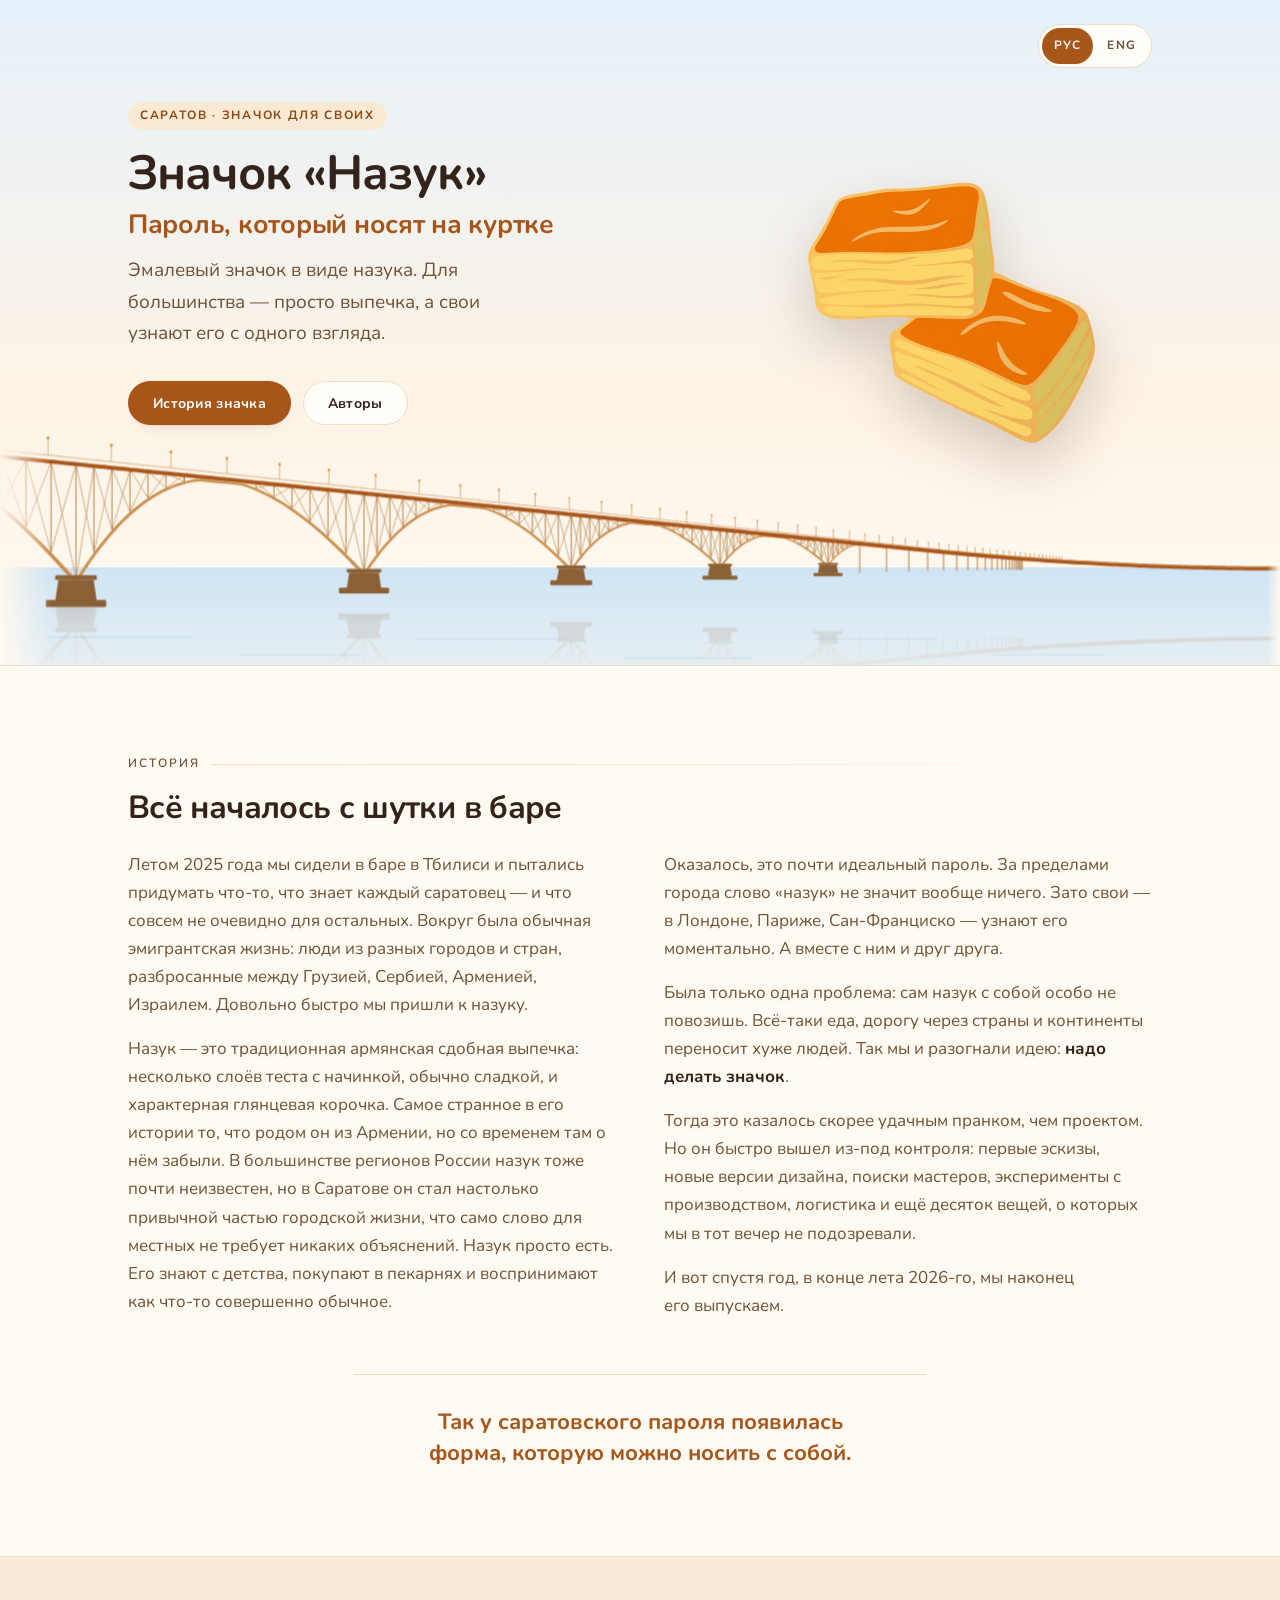
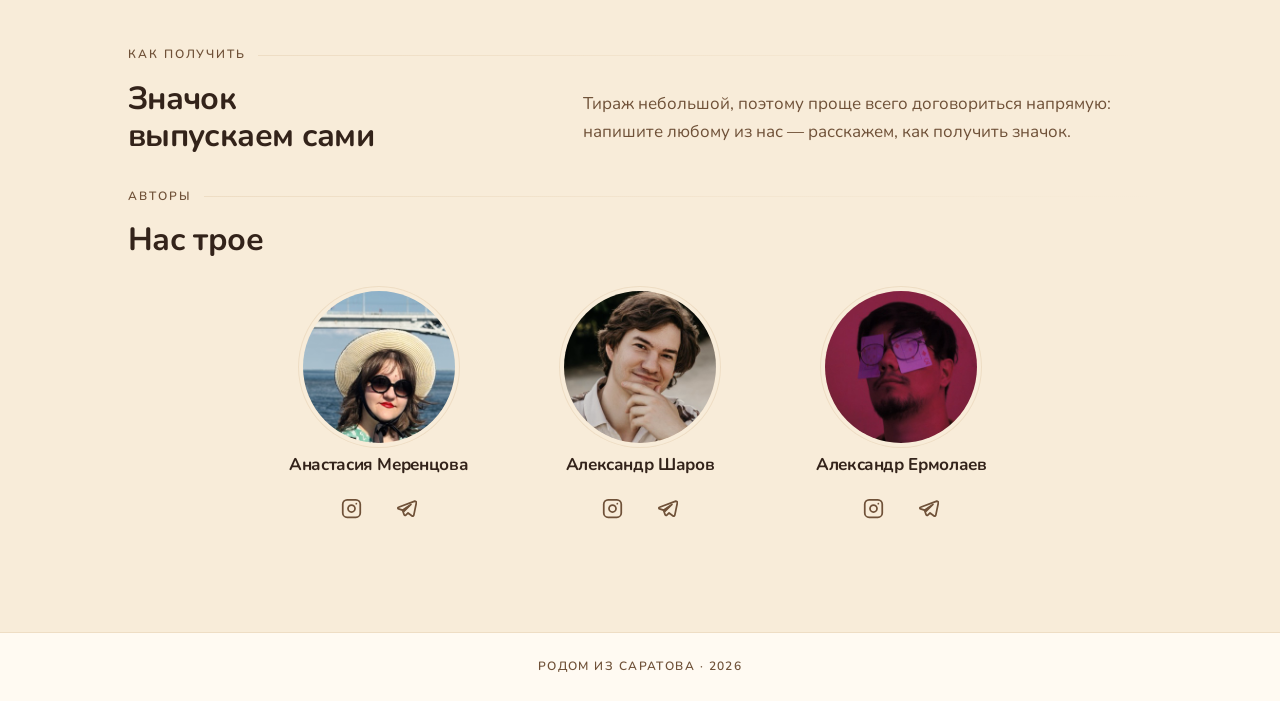
==== commit 6bd25fb4: "feat: update text" ====
--- a/index.html
+++ b/index.html
@@ -383,12 +383,15 @@
             Арменией, Израилем. Довольно быстро мы пришли к назуку.
           </p>
           <p>
-            Назук — это сладкая слоёная выпечка с сахарной начинкой. Самое
-            странное в его истории то, что родом он из Армении, но там о нём
-            со временем практически забыли. Зато в Саратове и Волгограде назук
-            каким-то образом прижился настолько, что для нескольких поколений
-            стал совершенно обычной вещью из детства — из тех, про которые
-            даже не приходит в голову объяснять, что это такое.
+            Назук — это традиционная армянская сдобная выпечка: несколько
+            слоёв теста с начинкой, обычно сладкой, и характерная глянцевая
+            корочка. Самое странное в его истории то, что родом он из Армении,
+            но со временем там о нём забыли. В большинстве регионов России
+            назук тоже почти неизвестен, но в Саратове он стал настолько
+            привычной частью городской жизни, что само слово для местных
+            не требует никаких объяснений. Назук просто есть. Его знают
+            с детства, покупают в пекарнях и воспринимают как что-то
+            совершенно обычное.
           </p>
           <p>
             Оказалось, это почти идеальный пароль. За пределами города слово
@@ -423,7 +426,7 @@
       <p class="eyebrow">Как получить</p>
       <div class="get__grid">
         <h2 class="get__heading" id="get-title">Значок выпускаем сами</h2>
-        <p class="get__text">Тираж небольшой, поэтому проще всего договориться напрямую: напишите любому из нас — расскажем, как забрать.</p>
+        <p class="get__text">Тираж небольшой, поэтому проще всего договориться напрямую: напишите любому из нас — расскажем, как получить значок.</p>
       </div>
     </div>
   </section>
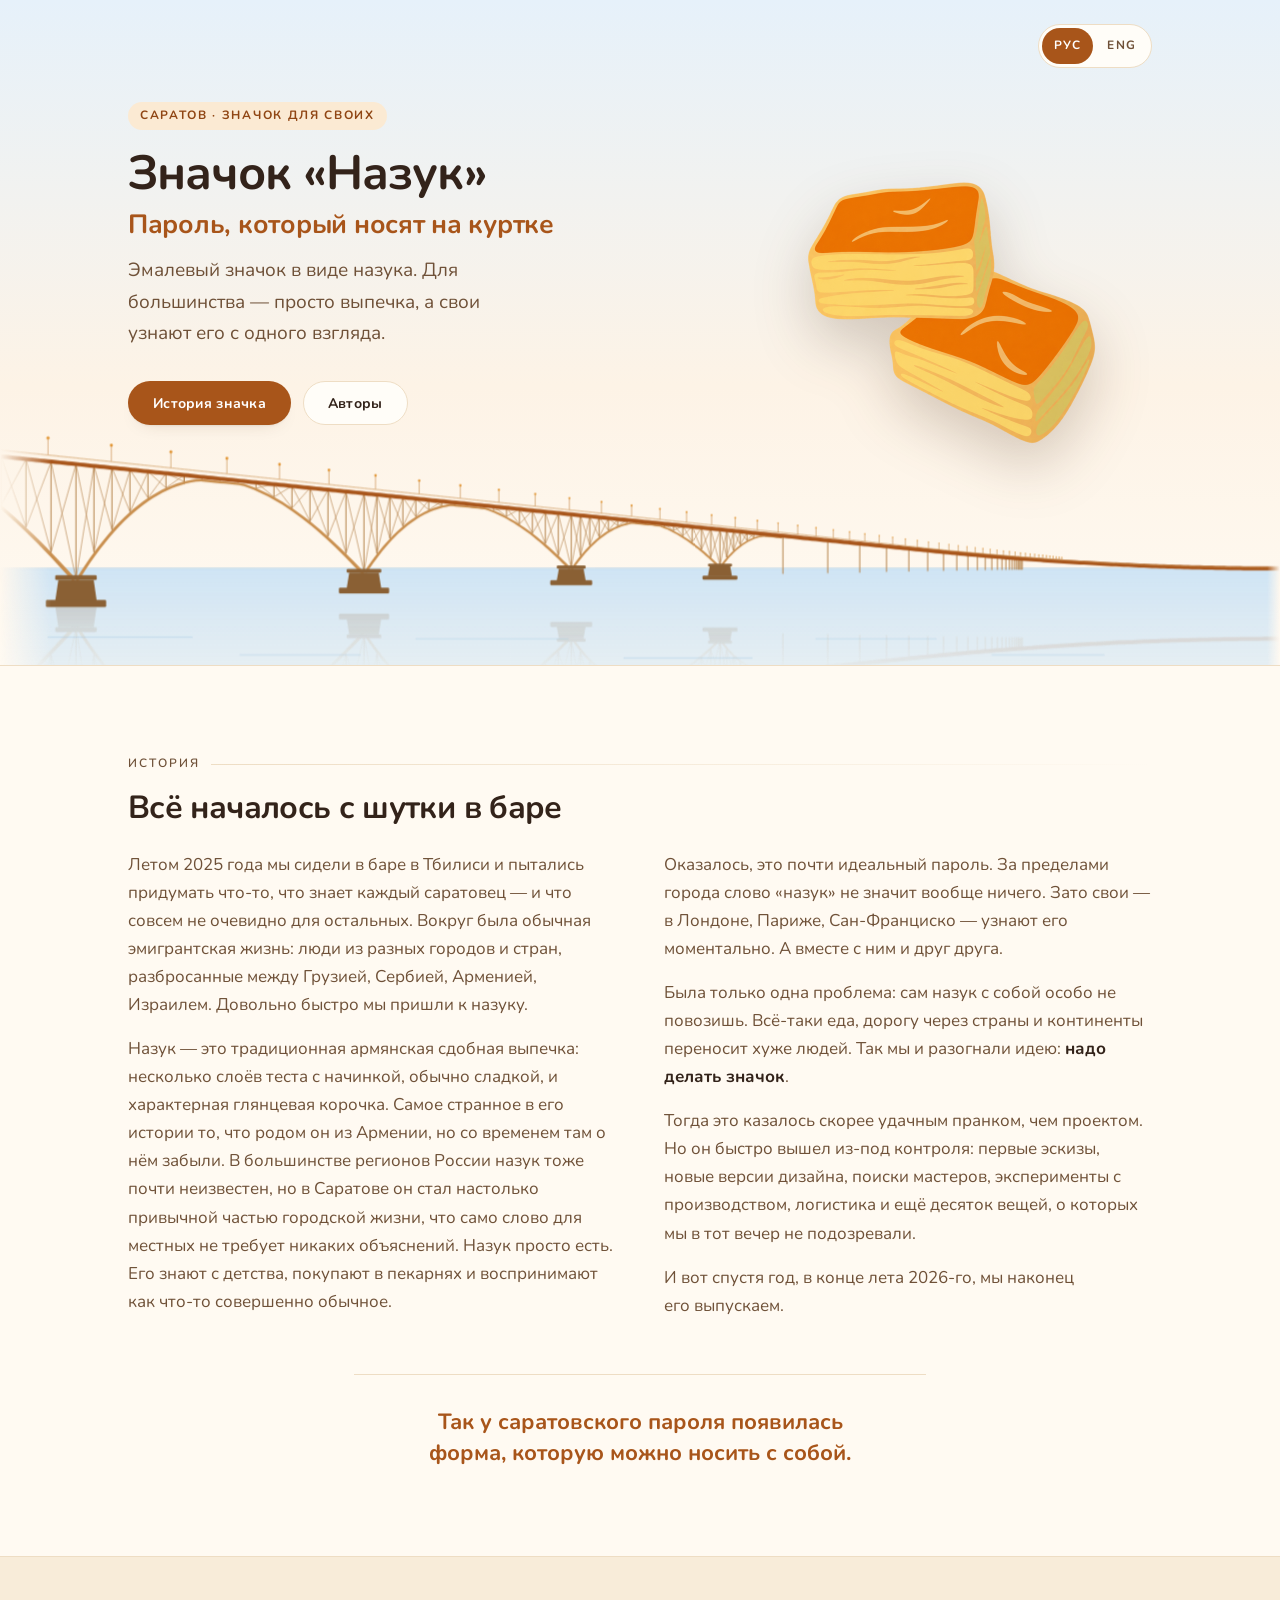
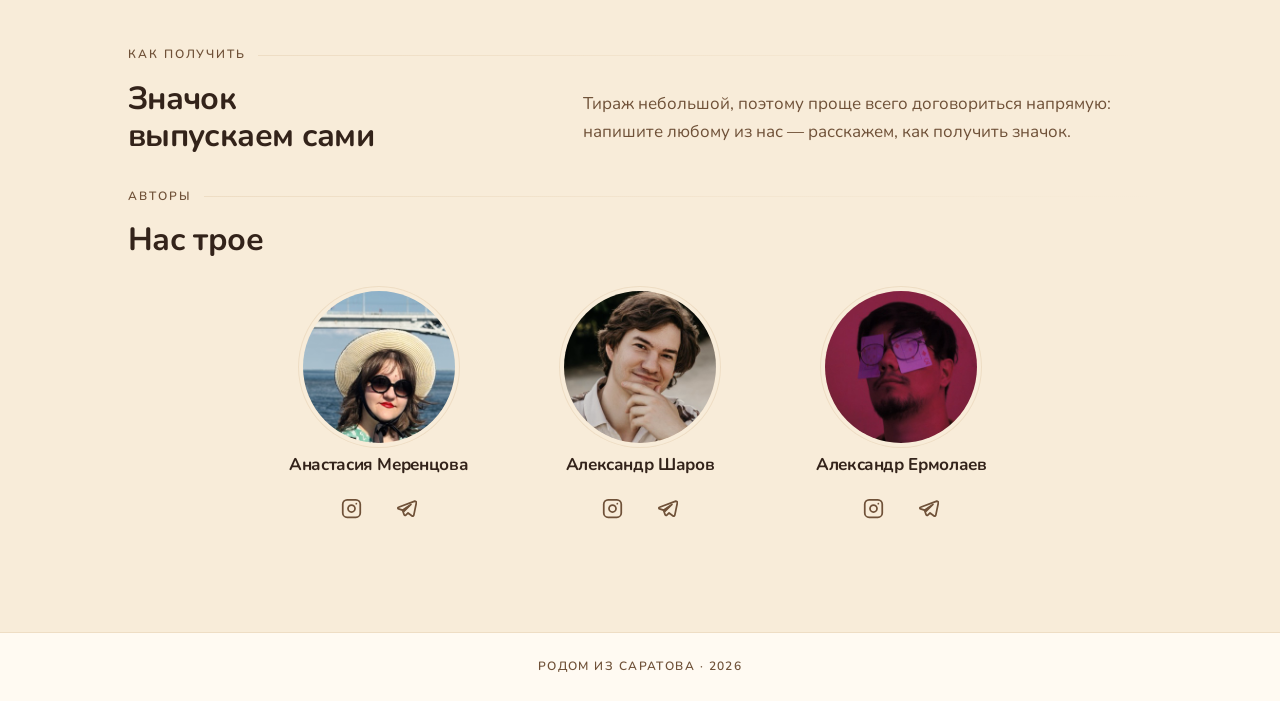
==== commit 4dd4561c: "improve bridge" ====
--- a/index.html
+++ b/index.html
@@ -129,15 +129,13 @@
               <path d="M95 227.3L101 217.8L107 208.7L113 200.0L119 191.7L125 183.9L131 176.4L137 169.3L143 162.5L149 156.2L155 150.2L161 144.6L167 139.4L173 134.5L179 130.0L185 125.9L191 122.0L197 118.6L203 115.4L209 112.6L215 110.1L221 107.9L227 106.1L233 104.5L239 103.3L245 102.3L251 102.2L257 102.8L263 103.4L269 104.0L275 104.6L281 105.2L287 105.8L293 106.4L299 107.0L305 108.2L311 110.2L317 112.5L323 114.9L329 117.7L335 120.6L341 123.7L347 127.1L353 130.7L359 134.5L365 138.5L371 142.6L377 147.0L383 151.5L389 156.3L395 161.2L401 166.2L407 171.4L413 176.8L419 182.4L425 188.1L431 193.9L437 199.9L443 206.0L449 212.2L455 218.5L455 224.6L449 218.1L443 211.7L437 205.5L431 199.3L425 193.3L419 187.5L413 181.8L407 176.3L401 170.9L395 165.7L389 160.7L383 155.9L377 151.2L371 146.7L365 142.4L359 138.3L353 134.4L347 130.8L341 127.3L335 124.1L329 121.1L323 118.3L317 115.7L311 113.4L305 111.3L299 110.0L293 109.4L287 108.8L281 108.2L275 107.6L269 107.0L263 106.4L257 105.9L251 105.3L245 105.6L239 106.6L233 107.9L227 109.5L221 111.5L215 113.8L209 116.4L203 119.3L197 122.6L191 126.2L185 130.2L179 134.5L173 139.2L167 144.2L161 149.6L155 155.4L149 161.5L143 168.1L137 175.0L131 182.3L125 190.0L119 198.1L113 206.6L107 215.5L101 224.9L95 234.6Z"/>
               <path d="M455 218.5L459 212.5L463 206.7L467 201.2L471 195.9L475 190.8L479 186.0L483 181.4L487 177.0L491 172.8L495 168.9L499 165.2L503 161.7L507 158.4L511 155.4L515 152.5L519 149.8L523 147.4L527 145.1L531 143.1L535 141.2L539 139.6L543 138.1L547 136.8L551 135.7L555 134.8L559 134.0L563 133.5L567 133.8L571 134.2L575 134.6L579 135.0L583 135.4L587 135.8L591 136.2L595 136.6L599 137.0L603 137.4L607 138.0L611 139.3L615 140.8L619 142.4L623 144.1L627 146.0L631 148.0L635 150.1L639 152.3L643 154.7L647 157.2L651 159.8L655 162.5L659 165.3L663 168.2L667 171.2L671 174.3L675 177.6L679 180.9L683 184.3L687 187.8L691 191.4L695 195.1L699 198.8L703 202.6L707 206.6L711 210.5L714 218.7L710 214.5L706 210.4L702 206.4L698 202.5L694 198.6L690 194.8L686 191.1L682 187.6L678 184.1L674 180.7L670 177.3L666 174.1L662 171.0L658 168.1L654 165.2L650 162.4L646 159.8L642 157.2L638 154.8L634 152.5L630 150.4L626 148.4L622 146.5L618 144.7L614 143.1L610 141.6L606 140.3L602 139.8L598 139.4L594 139.0L590 138.6L586 138.2L582 137.8L578 137.4L574 137.0L570 136.7L566 136.3L562 136.3L558 137.0L554 137.8L550 138.9L546 140.1L542 141.5L538 143.1L534 144.9L530 146.9L526 149.1L522 151.5L518 154.2L514 157.0L510 160.0L506 163.3L502 166.7L498 170.4L494 174.3L490 178.4L486 182.8L482 187.4L478 192.2L474 197.3L470 202.6L466 208.1L462 213.9L458 219.9Z"/>
               <path d="M714 213.6L717 209.3L720 205.2L723 201.3L726 197.5L729 194.0L732 190.6L735 187.3L738 184.3L741 181.4L744 178.7L747 176.1L750 173.7L753 171.5L756 169.4L759 167.5L762 165.7L765 164.1L768 162.6L771 161.3L774 160.1L777 159.1L780 158.1L783 157.4L786 156.7L789 156.2L792 156.2L795 156.5L798 156.8L801 157.1L804 157.4L807 157.7L810 158.0L813 158.3L816 158.6L819 158.9L822 159.2L825 159.7L828 160.7L831 161.9L834 163.1L837 164.4L840 165.8L843 167.3L846 168.9L849 170.6L852 172.4L855 174.3L858 176.2L861 178.2L864 180.3L867 182.5L870 184.8L873 187.1L876 189.5L879 191.9L882 194.4L885 197.0L888 199.7L891 202.4L894 205.1L897 208.0L900 210.8L900 215.1L897 212.1L894 209.2L891 206.3L888 203.5L885 200.7L882 198.1L879 195.4L876 192.9L873 190.4L870 188.0L867 185.6L864 183.4L861 181.2L858 179.1L855 177.1L852 175.1L849 173.3L846 171.5L843 169.9L840 168.3L837 166.8L834 165.4L831 164.2L828 163.0L825 161.9L822 161.4L819 161.1L816 160.7L813 160.4L810 160.1L807 159.8L804 159.5L801 159.3L798 159.0L795 158.7L792 158.5L789 158.5L786 159.1L783 159.8L780 160.6L777 161.6L774 162.7L771 164.0L768 165.4L765 167.0L762 168.7L759 170.6L756 172.6L753 174.8L750 177.1L747 179.6L744 182.3L741 185.2L738 188.2L735 191.4L732 194.7L729 198.3L726 202.0L723 205.9L720 210.0L717 214.2L714 218.7Z"/>
-              <path d="M900 210.8L902 208.2L904 205.6L906 203.1L908 200.8L910 198.5L912 196.4L914 194.3L916 192.4L918 190.5L920 188.8L922 187.1L924 185.5L926 184.0L928 182.7L930 181.4L932 180.1L934 179.0L936 178.0L938 177.0L940 176.2L942 175.4L944 174.7L946 174.1L948 173.5L950 173.1L952 172.7L954 172.4L956 172.6L958 172.8L960 173.0L962 173.1L964 173.3L966 173.5L968 173.7L970 173.9L972 174.1L974 174.3L976 174.5L978 174.7L980 174.9L982 175.3L984 176.0L986 176.7L988 177.5L990 178.4L992 179.3L994 180.2L996 181.2L998 182.3L1000 183.4L1002 184.5L1004 185.7L1006 187.0L1008 188.3L1010 189.6L1012 191.0L1014 192.4L1016 193.8L1018 195.3L1020 196.8L1022 198.4L1024 200.0L1026 201.6L1028 203.3L1030 205.0L1032 206.7L1034 208.4L1035 212.9L1033 211.0L1031 209.2L1029 207.4L1027 205.7L1025 203.9L1023 202.2L1021 200.6L1019 199.0L1017 197.4L1015 195.9L1013 194.4L1011 192.9L1009 191.5L1007 190.1L1005 188.8L1003 187.5L1001 186.3L999 185.1L997 183.9L995 182.9L993 181.8L991 180.9L989 179.9L987 179.1L985 178.3L983 177.5L981 176.9L979 176.7L977 176.4L975 176.2L973 176.0L971 175.8L969 175.6L967 175.4L965 175.2L963 175.0L961 174.9L959 174.7L957 174.5L955 174.4L953 174.5L951 174.8L949 175.3L947 175.9L945 176.5L943 177.2L941 178.0L939 178.9L937 179.9L935 181.0L933 182.1L931 183.4L929 184.7L927 186.1L925 187.7L923 189.3L921 191.0L919 192.8L917 194.7L915 196.7L913 198.8L911 201.0L909 203.4L907 205.8L905 208.3L903 210.9L901 213.7Z"/>
-              <path d="M1035.0 208.5L1036.4 206.8L1037.9 205.0L1039.3 203.3L1040.8 201.8L1042.2 200.3L1043.6 198.9L1045.1 197.4L1046.5 196.2L1048.0 194.9L1049.4 193.8L1050.8 192.6L1052.3 191.5L1053.7 190.5L1055.2 189.7L1056.6 188.8L1058.0 187.9L1059.5 187.2L1060.9 186.5L1062.4 185.9L1063.8 185.3L1065.2 184.8L1066.7 184.3L1068.1 183.9L1069.6 183.5L1071.0 183.2L1072.4 183.0L1073.9 182.8L1073.2 184.2L1071.7 184.4L1070.3 184.7L1068.8 185.1L1067.4 185.5L1066.0 186.0L1064.5 186.5L1063.1 187.1L1061.6 187.8L1060.2 188.5L1058.8 189.3L1057.3 190.1L1055.9 191.0L1054.4 192.0L1053.0 193.0L1051.6 194.1L1050.1 195.2L1048.7 196.4L1047.2 197.7L1045.8 199.1L1044.4 200.5L1042.9 201.9L1041.5 203.5L1040.0 205.2L1038.6 206.8L1037.2 208.6L1035.7 210.4Z"/>
+              <path d="M900 210.8L902 208.2L904 205.6L906 203.1L908 200.8L910 198.5L912 196.4L914 194.3L916 192.4L918 190.5L920 188.8L922 187.1L924 185.5L926 184L928 182.7L930 181.4L932 180.1L934 179L936 178L938 177L940 176.2L942 175.4L944 174.7L946 174.1L948 173.5L950 173.1L952 172.7L954 172.4L956 172.6L958 172.8L960 173L962 173.1L964 173.3L966 173.5L968 173.7L970 173.9L972 174.1L974 174.3L976 174.5L978 174.7L977 176.4L975 176.2L973 176L971 175.8L969 175.6L967 175.4L965 175.2L963 175L961 174.9L959 174.7L957 174.5L955 174.4L953 174.5L951 174.8L949 175.3L947 175.9L945 176.5L943 177.2L941 178L939 178.9L937 179.9L935 181L933 182.1L931 183.4L929 184.7L927 186.1L925 187.7L923 189.3L921 191L919 192.8L917 194.7L915 196.7L913 198.8L911 201L909 203.4L907 205.8L905 208.3L903 210.9L901 213.7Z"/>
             </g>
             <g stroke="var(--bridge-truss)" stroke-width="1.5" fill="none" opacity=".9">
-              <path d="M-405.0 32.9V242.8M-373.8 36.1V193.6M-342.5 39.3V152.6M-311.2 42.4V119.6M-280.0 45.6V93.9M-248.8 48.8V75.4M-217.5 51.9V63.5M-186.2 55.1V58.3M-155.0 58.3V61.5M-123.8 61.4V64.6M-92.5 64.6V75.1M-61.2 67.8V90.9M-30.0 71.0V111.0M1.2 74.1V135.1M32.5 77.3V162.8M63.8 80.5V193.7M95.0 83.6V227.3M95.0 83.6V227.3M117.5 85.9V193.8M140.0 88.2V165.8M162.5 90.5V143.3M185.0 92.8V125.9M207.5 95.1V113.3M230.0 97.3V105.3M252.5 99.6V102.3M275.0 101.9V104.6M297.5 104.2V106.8M320.0 106.5V113.7M342.5 108.7V124.6M365.0 111.0V138.5M387.5 113.3V155.1M410.0 115.6V174.1M432.5 117.9V195.4M455.0 120.2V218.5M455.0 120.2V218.5M471.2 121.8V195.6M487.4 123.4V176.6M503.6 125.1V161.2M519.8 126.7V149.4M535.9 128.4V140.8M552.1 130.0V135.4M568.3 131.7V133.9M584.5 133.3V135.5M600.7 134.9V137.1M616.9 136.6V141.5M633.1 138.2V149.0M649.2 139.9V158.6M665.4 141.5V170.0M681.6 143.2V183.1M697.8 144.8V197.7M714.0 146.4V213.6M714.0 146.4V213.6M725.6 147.6V198.0M737.2 148.8V185.0M748.9 150.0V174.6M760.5 151.2V166.6M772.1 152.3V160.8M783.8 153.5V157.2M795.4 154.7V156.6M807.0 155.9V157.7M818.6 157.0V158.9M830.2 158.2V161.6M841.9 159.4V166.8M853.5 160.6V173.3M865.1 161.8V181.1M876.8 162.9V190.1M888.4 164.1V200.0M900.0 165.3V210.8M900.0 165.3V210.8M908.4 166.2V200.3M916.9 167.0V191.6M925.3 167.9V184.5M933.8 168.7V179.2M942.2 169.6V175.3M950.6 170.4V172.9M959.1 171.3V172.9M967.5 172.2V173.7M975.9 173.0V174.5M984.4 173.9V176.1M992.8 174.7V179.7M1001.2 175.6V184.1M1009.7 176.4V189.4M1018.1 177.3V195.4M1026.6 178.1V202.1M1035.0 179.0V209.3M1035.0 179.0V208.5M1041.1 179.6V201.5M1047.2 180.2V195.6M1053.2 180.8V190.9M1059.3 181.5V187.3M1065.4 182.1V184.7M1071.5 182.7V183.3"/>
+              <path d="M-405.0 32.9V242.8M-373.8 36.1V193.6M-342.5 39.3V152.6M-311.2 42.4V119.6M-280.0 45.6V93.9M-248.8 48.8V75.4M-217.5 51.9V63.5M-186.2 55.1V58.3M-155.0 58.3V61.5M-123.8 61.4V64.6M-92.5 64.6V75.1M-61.2 67.8V90.9M-30.0 71.0V111.0M1.2 74.1V135.1M32.5 77.3V162.8M63.8 80.5V193.7M95.0 83.6V227.3M95.0 83.6V227.3M117.5 85.9V193.8M140.0 88.2V165.8M162.5 90.5V143.3M185.0 92.8V125.9M207.5 95.1V113.3M230.0 97.3V105.3M252.5 99.6V102.3M275.0 101.9V104.6M297.5 104.2V106.8M320.0 106.5V113.7M342.5 108.7V124.6M365.0 111.0V138.5M387.5 113.3V155.1M410.0 115.6V174.1M432.5 117.9V195.4M455.0 120.2V218.5M455.0 120.2V218.5M471.2 121.8V195.6M487.4 123.4V176.6M503.6 125.1V161.2M519.8 126.7V149.4M535.9 128.4V140.8M552.1 130.0V135.4M568.3 131.7V133.9M584.5 133.3V135.5M600.7 134.9V137.1M616.9 136.6V141.5M633.1 138.2V149.0M649.2 139.9V158.6M665.4 141.5V170.0M681.6 143.2V183.1M697.8 144.8V197.7M714.0 146.4V213.6M714.0 146.4V213.6M725.6 147.6V198.0M737.2 148.8V185.0M748.9 150.0V174.6M760.5 151.2V166.6M772.1 152.3V160.8M783.8 153.5V157.2M795.4 154.7V156.6M807.0 155.9V157.7M818.6 157.0V158.9M830.2 158.2V161.6M841.9 159.4V166.8M853.5 160.6V173.3M865.1 161.8V181.1M876.8 162.9V190.1M888.4 164.1V200.0M900.0 165.3V210.8M908.4 166.2V200.3M916.9 167.0V191.6M925.3 167.9V184.5M933.8 168.7V179.2M942.2 169.6V175.3M950.6 170.4V172.9M959.1 171.3V172.9M967.5 172.2V173.7M975.9 173.0V174.5"/>
             </g>
             <g stroke="var(--bridge-truss)" stroke-width="1.2" fill="none" opacity=".7">
-              <path d="M1035.0 179.0L1041.1 201.5M1035.0 208.5L1041.1 179.6M1041.1 179.6L1047.2 195.6M1041.1 201.5L1047.2 180.2M1047.2 180.2L1053.2 190.9M1047.2 195.6L1053.2 180.8M1053.2 180.8L1059.3 187.3M1053.2 190.9L1059.3 181.5M1059.3 181.5L1065.4 184.7M1059.3 187.3L1065.4 182.1M1065.4 182.1L1071.5 183.3M1065.4 184.7L1071.5 182.7"/>
-              <path d="M-405.0 32.9L-373.8 193.6M-405.0 242.8L-373.8 36.1M-373.8 36.1L-342.5 152.6M-373.8 193.6L-342.5 39.3M-342.5 39.3L-311.2 119.6M-342.5 152.6L-311.2 42.4M-311.2 42.4L-280.0 93.9M-311.2 119.6L-280.0 45.6M-280.0 45.6L-248.8 75.4M-280.0 93.9L-248.8 48.8M-248.8 48.8L-217.5 63.5M-248.8 75.4L-217.5 51.9M-217.5 51.9L-186.2 58.3M-217.5 63.5L-186.2 55.1M-186.2 55.1L-155.0 61.5M-186.2 58.3L-155.0 58.3M-155.0 58.3L-123.8 64.6M-155.0 61.5L-123.8 61.4M-123.8 61.4L-92.5 75.1M-123.8 64.6L-92.5 64.6M-92.5 64.6L-61.2 90.9M-92.5 75.1L-61.2 67.8M-61.2 67.8L-30.0 111.0M-61.2 90.9L-30.0 71.0M-30.0 71.0L1.2 135.1M-30.0 111.0L1.2 74.1M1.2 74.1L32.5 162.8M1.2 135.1L32.5 77.3M32.5 77.3L63.8 193.7M32.5 162.8L63.8 80.5M63.8 80.5L95.0 227.3M63.8 193.7L95.0 83.6M95.0 83.6L117.5 193.8M95.0 227.3L117.5 85.9M117.5 85.9L140.0 165.8M117.5 193.8L140.0 88.2M140.0 88.2L162.5 143.3M140.0 165.8L162.5 90.5M162.5 90.5L185.0 125.9M162.5 143.3L185.0 92.8M185.0 92.8L207.5 113.3M185.0 125.9L207.5 95.1M207.5 95.1L230.0 105.3M207.5 113.3L230.0 97.3M320.0 106.5L342.5 124.6M320.0 113.7L342.5 108.7M342.5 108.7L365.0 138.5M342.5 124.6L365.0 111.0M365.0 111.0L387.5 155.1M365.0 138.5L387.5 113.3M387.5 113.3L410.0 174.1M387.5 155.1L410.0 115.6M410.0 115.6L432.5 195.4M410.0 174.1L432.5 117.9M432.5 117.9L455.0 218.5M432.5 195.4L455.0 120.2M455.0 120.2L471.2 195.6M455.0 218.5L471.2 121.8M471.2 121.8L487.4 176.6M471.2 195.6L487.4 123.4M487.4 123.4L503.6 161.2M487.4 176.6L503.6 125.1M503.6 125.1L519.8 149.4M503.6 161.2L519.8 126.7M519.8 126.7L535.9 140.8M519.8 149.4L535.9 128.4M535.9 128.4L552.1 135.4M535.9 140.8L552.1 130.0M616.9 136.6L633.1 149.0M616.9 141.5L633.1 138.2M633.1 138.2L649.2 158.6M633.1 149.0L649.2 139.9M649.2 139.9L665.4 170.0M649.2 158.6L665.4 141.5M665.4 141.5L681.6 183.1M665.4 170.0L681.6 143.2M681.6 143.2L697.8 197.7M681.6 183.1L697.8 144.8M697.8 144.8L714.0 213.6M697.8 197.7L714.0 146.4M714.0 146.4L725.6 198.0M714.0 213.6L725.6 147.6M725.6 147.6L737.2 185.0M725.6 198.0L737.2 148.8M737.2 148.8L748.9 174.6M737.2 185.0L748.9 150.0M748.9 150.0L760.5 166.6M748.9 174.6L760.5 151.2M760.5 151.2L772.1 160.8M760.5 166.6L772.1 152.3M772.1 152.3L783.8 157.2M772.1 160.8L783.8 153.5M830.2 158.2L841.9 166.8M830.2 161.6L841.9 159.4M841.9 159.4L853.5 173.3M841.9 166.8L853.5 160.6M853.5 160.6L865.1 181.1M853.5 173.3L865.1 161.8M865.1 161.8L876.8 190.1M865.1 181.1L876.8 162.9M876.8 162.9L888.4 200.0M876.8 190.1L888.4 164.1M888.4 164.1L900.0 210.8M888.4 200.0L900.0 165.3M900.0 165.3L908.4 200.3M900.0 210.8L908.4 166.2M908.4 166.2L916.9 191.6M908.4 200.3L916.9 167.0M916.9 167.0L925.3 184.5M916.9 191.6L925.3 167.9M925.3 167.9L933.8 179.2M925.3 184.5L933.8 168.7M933.8 168.7L942.2 175.3M933.8 179.2L942.2 169.6M992.8 174.7L1001.2 184.1M992.8 179.7L1001.2 175.6M1001.2 175.6L1009.7 189.4M1001.2 184.1L1009.7 176.4M1009.7 176.4L1018.1 195.4M1009.7 189.4L1018.1 177.3M1018.1 177.3L1026.6 202.1M1018.1 195.4L1026.6 178.1M1026.6 178.1L1035.0 209.3M1026.6 202.1L1035.0 179.0"/>
+              <path d="M-405.0 32.9L-373.8 193.6M-405.0 242.8L-373.8 36.1M-373.8 36.1L-342.5 152.6M-373.8 193.6L-342.5 39.3M-342.5 39.3L-311.2 119.6M-342.5 152.6L-311.2 42.4M-311.2 42.4L-280.0 93.9M-311.2 119.6L-280.0 45.6M-280.0 45.6L-248.8 75.4M-280.0 93.9L-248.8 48.8M-248.8 48.8L-217.5 63.5M-248.8 75.4L-217.5 51.9M-217.5 51.9L-186.2 58.3M-217.5 63.5L-186.2 55.1M-186.2 55.1L-155.0 61.5M-186.2 58.3L-155.0 58.3M-155.0 58.3L-123.8 64.6M-155.0 61.5L-123.8 61.4M-123.8 61.4L-92.5 75.1M-123.8 64.6L-92.5 64.6M-92.5 64.6L-61.2 90.9M-92.5 75.1L-61.2 67.8M-61.2 67.8L-30.0 111.0M-61.2 90.9L-30.0 71.0M-30.0 71.0L1.2 135.1M-30.0 111.0L1.2 74.1M1.2 74.1L32.5 162.8M1.2 135.1L32.5 77.3M32.5 77.3L63.8 193.7M32.5 162.8L63.8 80.5M63.8 80.5L95.0 227.3M63.8 193.7L95.0 83.6M95.0 83.6L117.5 193.8M95.0 227.3L117.5 85.9M117.5 85.9L140.0 165.8M117.5 193.8L140.0 88.2M140.0 88.2L162.5 143.3M140.0 165.8L162.5 90.5M162.5 90.5L185.0 125.9M162.5 143.3L185.0 92.8M185.0 92.8L207.5 113.3M185.0 125.9L207.5 95.1M207.5 95.1L230.0 105.3M207.5 113.3L230.0 97.3M320.0 106.5L342.5 124.6M320.0 113.7L342.5 108.7M342.5 108.7L365.0 138.5M342.5 124.6L365.0 111.0M365.0 111.0L387.5 155.1M365.0 138.5L387.5 113.3M387.5 113.3L410.0 174.1M387.5 155.1L410.0 115.6M410.0 115.6L432.5 195.4M410.0 174.1L432.5 117.9M432.5 117.9L455.0 218.5M432.5 195.4L455.0 120.2M455.0 120.2L471.2 195.6M455.0 218.5L471.2 121.8M471.2 121.8L487.4 176.6M471.2 195.6L487.4 123.4M487.4 123.4L503.6 161.2M487.4 176.6L503.6 125.1M503.6 125.1L519.8 149.4M503.6 161.2L519.8 126.7M519.8 126.7L535.9 140.8M519.8 149.4L535.9 128.4M535.9 128.4L552.1 135.4M535.9 140.8L552.1 130.0M616.9 136.6L633.1 149.0M616.9 141.5L633.1 138.2M633.1 138.2L649.2 158.6M633.1 149.0L649.2 139.9M649.2 139.9L665.4 170.0M649.2 158.6L665.4 141.5M665.4 141.5L681.6 183.1M665.4 170.0L681.6 143.2M681.6 143.2L697.8 197.7M681.6 183.1L697.8 144.8M697.8 144.8L714.0 213.6M697.8 197.7L714.0 146.4M714.0 146.4L725.6 198.0M714.0 213.6L725.6 147.6M725.6 147.6L737.2 185.0M725.6 198.0L737.2 148.8M737.2 148.8L748.9 174.6M737.2 185.0L748.9 150.0M748.9 150.0L760.5 166.6M748.9 174.6L760.5 151.2M760.5 151.2L772.1 160.8M760.5 166.6L772.1 152.3M772.1 152.3L783.8 157.2M772.1 160.8L783.8 153.5M830.2 158.2L841.9 166.8M830.2 161.6L841.9 159.4M841.9 159.4L853.5 173.3M841.9 166.8L853.5 160.6M853.5 160.6L865.1 181.1M853.5 173.3L865.1 161.8M865.1 161.8L876.8 190.1M865.1 181.1L876.8 162.9M876.8 162.9L888.4 200.0M876.8 190.1L888.4 164.1M888.4 164.1L900.0 210.8M888.4 200.0L900.0 165.3M900.0 165.3L908.4 200.3M900.0 210.8L908.4 166.2M908.4 166.2L916.9 191.6M908.4 200.3L916.9 167.0M916.9 167.0L925.3 184.5M916.9 191.6L925.3 167.9M925.3 167.9L933.8 179.2M925.3 184.5L933.8 168.7M933.8 168.7L942.2 175.3M933.8 179.2L942.2 169.6"/>
             </g>
             <g fill="var(--bridge-pier)">
               <rect x="69.0" y="222.5" width="51.9" height="5.8" rx="1.5"/>
@@ -152,11 +150,10 @@
               <rect x="884.9" y="208.0" width="30.2" height="3.4" rx="1.5"/>
               <path d="M887.1 211.4h25.7l2.2 12.2h-30.2z"/>
               <rect x="878.1" y="223.0" width="43.7" height="5.0" rx="1.5"/>
-              <rect x="1022.4" y="207.0" width="25.2" height="2.8" rx="1.5"/>
-              <path d="M1024.3 209.8h21.5l1.9 10.2h-25.2z"/>
-              <rect x="1016.8" y="219.5" width="36.5" height="4.2" rx="1.5"/>
             </g>
             <g stroke="var(--bridge-truss)" stroke-width="1.7" stroke-linecap="round" fill="none" opacity=".8">
+              <path d="M978.7 173.3V220.2"/>
+              <path d="M1034.7 179.0V219.2"/>
               <path d="M1074.7 183.0V218.6"/>
               <path d="M1108.1 186.4V217.8"/>
               <path d="M1136.1 189.3V217.3"/>
@@ -190,15 +187,13 @@
           <path d="M95 227.3L101 217.8L107 208.7L113 200.0L119 191.7L125 183.9L131 176.4L137 169.3L143 162.5L149 156.2L155 150.2L161 144.6L167 139.4L173 134.5L179 130.0L185 125.9L191 122.0L197 118.6L203 115.4L209 112.6L215 110.1L221 107.9L227 106.1L233 104.5L239 103.3L245 102.3L251 102.2L257 102.8L263 103.4L269 104.0L275 104.6L281 105.2L287 105.8L293 106.4L299 107.0L305 108.2L311 110.2L317 112.5L323 114.9L329 117.7L335 120.6L341 123.7L347 127.1L353 130.7L359 134.5L365 138.5L371 142.6L377 147.0L383 151.5L389 156.3L395 161.2L401 166.2L407 171.4L413 176.8L419 182.4L425 188.1L431 193.9L437 199.9L443 206.0L449 212.2L455 218.5L455 224.6L449 218.1L443 211.7L437 205.5L431 199.3L425 193.3L419 187.5L413 181.8L407 176.3L401 170.9L395 165.7L389 160.7L383 155.9L377 151.2L371 146.7L365 142.4L359 138.3L353 134.4L347 130.8L341 127.3L335 124.1L329 121.1L323 118.3L317 115.7L311 113.4L305 111.3L299 110.0L293 109.4L287 108.8L281 108.2L275 107.6L269 107.0L263 106.4L257 105.9L251 105.3L245 105.6L239 106.6L233 107.9L227 109.5L221 111.5L215 113.8L209 116.4L203 119.3L197 122.6L191 126.2L185 130.2L179 134.5L173 139.2L167 144.2L161 149.6L155 155.4L149 161.5L143 168.1L137 175.0L131 182.3L125 190.0L119 198.1L113 206.6L107 215.5L101 224.9L95 234.6Z"/>
           <path d="M455 218.5L459 212.5L463 206.7L467 201.2L471 195.9L475 190.8L479 186.0L483 181.4L487 177.0L491 172.8L495 168.9L499 165.2L503 161.7L507 158.4L511 155.4L515 152.5L519 149.8L523 147.4L527 145.1L531 143.1L535 141.2L539 139.6L543 138.1L547 136.8L551 135.7L555 134.8L559 134.0L563 133.5L567 133.8L571 134.2L575 134.6L579 135.0L583 135.4L587 135.8L591 136.2L595 136.6L599 137.0L603 137.4L607 138.0L611 139.3L615 140.8L619 142.4L623 144.1L627 146.0L631 148.0L635 150.1L639 152.3L643 154.7L647 157.2L651 159.8L655 162.5L659 165.3L663 168.2L667 171.2L671 174.3L675 177.6L679 180.9L683 184.3L687 187.8L691 191.4L695 195.1L699 198.8L703 202.6L707 206.6L711 210.5L714 218.7L710 214.5L706 210.4L702 206.4L698 202.5L694 198.6L690 194.8L686 191.1L682 187.6L678 184.1L674 180.7L670 177.3L666 174.1L662 171.0L658 168.1L654 165.2L650 162.4L646 159.8L642 157.2L638 154.8L634 152.5L630 150.4L626 148.4L622 146.5L618 144.7L614 143.1L610 141.6L606 140.3L602 139.8L598 139.4L594 139.0L590 138.6L586 138.2L582 137.8L578 137.4L574 137.0L570 136.7L566 136.3L562 136.3L558 137.0L554 137.8L550 138.9L546 140.1L542 141.5L538 143.1L534 144.9L530 146.9L526 149.1L522 151.5L518 154.2L514 157.0L510 160.0L506 163.3L502 166.7L498 170.4L494 174.3L490 178.4L486 182.8L482 187.4L478 192.2L474 197.3L470 202.6L466 208.1L462 213.9L458 219.9Z"/>
           <path d="M714 213.6L717 209.3L720 205.2L723 201.3L726 197.5L729 194.0L732 190.6L735 187.3L738 184.3L741 181.4L744 178.7L747 176.1L750 173.7L753 171.5L756 169.4L759 167.5L762 165.7L765 164.1L768 162.6L771 161.3L774 160.1L777 159.1L780 158.1L783 157.4L786 156.7L789 156.2L792 156.2L795 156.5L798 156.8L801 157.1L804 157.4L807 157.7L810 158.0L813 158.3L816 158.6L819 158.9L822 159.2L825 159.7L828 160.7L831 161.9L834 163.1L837 164.4L840 165.8L843 167.3L846 168.9L849 170.6L852 172.4L855 174.3L858 176.2L861 178.2L864 180.3L867 182.5L870 184.8L873 187.1L876 189.5L879 191.9L882 194.4L885 197.0L888 199.7L891 202.4L894 205.1L897 208.0L900 210.8L900 215.1L897 212.1L894 209.2L891 206.3L888 203.5L885 200.7L882 198.1L879 195.4L876 192.9L873 190.4L870 188.0L867 185.6L864 183.4L861 181.2L858 179.1L855 177.1L852 175.1L849 173.3L846 171.5L843 169.9L840 168.3L837 166.8L834 165.4L831 164.2L828 163.0L825 161.9L822 161.4L819 161.1L816 160.7L813 160.4L810 160.1L807 159.8L804 159.5L801 159.3L798 159.0L795 158.7L792 158.5L789 158.5L786 159.1L783 159.8L780 160.6L777 161.6L774 162.7L771 164.0L768 165.4L765 167.0L762 168.7L759 170.6L756 172.6L753 174.8L750 177.1L747 179.6L744 182.3L741 185.2L738 188.2L735 191.4L732 194.7L729 198.3L726 202.0L723 205.9L720 210.0L717 214.2L714 218.7Z"/>
-          <path d="M900 210.8L902 208.2L904 205.6L906 203.1L908 200.8L910 198.5L912 196.4L914 194.3L916 192.4L918 190.5L920 188.8L922 187.1L924 185.5L926 184.0L928 182.7L930 181.4L932 180.1L934 179.0L936 178.0L938 177.0L940 176.2L942 175.4L944 174.7L946 174.1L948 173.5L950 173.1L952 172.7L954 172.4L956 172.6L958 172.8L960 173.0L962 173.1L964 173.3L966 173.5L968 173.7L970 173.9L972 174.1L974 174.3L976 174.5L978 174.7L980 174.9L982 175.3L984 176.0L986 176.7L988 177.5L990 178.4L992 179.3L994 180.2L996 181.2L998 182.3L1000 183.4L1002 184.5L1004 185.7L1006 187.0L1008 188.3L1010 189.6L1012 191.0L1014 192.4L1016 193.8L1018 195.3L1020 196.8L1022 198.4L1024 200.0L1026 201.6L1028 203.3L1030 205.0L1032 206.7L1034 208.4L1035 212.9L1033 211.0L1031 209.2L1029 207.4L1027 205.7L1025 203.9L1023 202.2L1021 200.6L1019 199.0L1017 197.4L1015 195.9L1013 194.4L1011 192.9L1009 191.5L1007 190.1L1005 188.8L1003 187.5L1001 186.3L999 185.1L997 183.9L995 182.9L993 181.8L991 180.9L989 179.9L987 179.1L985 178.3L983 177.5L981 176.9L979 176.7L977 176.4L975 176.2L973 176.0L971 175.8L969 175.6L967 175.4L965 175.2L963 175.0L961 174.9L959 174.7L957 174.5L955 174.4L953 174.5L951 174.8L949 175.3L947 175.9L945 176.5L943 177.2L941 178.0L939 178.9L937 179.9L935 181.0L933 182.1L931 183.4L929 184.7L927 186.1L925 187.7L923 189.3L921 191.0L919 192.8L917 194.7L915 196.7L913 198.8L911 201.0L909 203.4L907 205.8L905 208.3L903 210.9L901 213.7Z"/>
-          <path d="M1035.0 208.5L1036.4 206.8L1037.9 205.0L1039.3 203.3L1040.8 201.8L1042.2 200.3L1043.6 198.9L1045.1 197.4L1046.5 196.2L1048.0 194.9L1049.4 193.8L1050.8 192.6L1052.3 191.5L1053.7 190.5L1055.2 189.7L1056.6 188.8L1058.0 187.9L1059.5 187.2L1060.9 186.5L1062.4 185.9L1063.8 185.3L1065.2 184.8L1066.7 184.3L1068.1 183.9L1069.6 183.5L1071.0 183.2L1072.4 183.0L1073.9 182.8L1073.2 184.2L1071.7 184.4L1070.3 184.7L1068.8 185.1L1067.4 185.5L1066.0 186.0L1064.5 186.5L1063.1 187.1L1061.6 187.8L1060.2 188.5L1058.8 189.3L1057.3 190.1L1055.9 191.0L1054.4 192.0L1053.0 193.0L1051.6 194.1L1050.1 195.2L1048.7 196.4L1047.2 197.7L1045.8 199.1L1044.4 200.5L1042.9 201.9L1041.5 203.5L1040.0 205.2L1038.6 206.8L1037.2 208.6L1035.7 210.4Z"/>
+          <path d="M900 210.8L902 208.2L904 205.6L906 203.1L908 200.8L910 198.5L912 196.4L914 194.3L916 192.4L918 190.5L920 188.8L922 187.1L924 185.5L926 184L928 182.7L930 181.4L932 180.1L934 179L936 178L938 177L940 176.2L942 175.4L944 174.7L946 174.1L948 173.5L950 173.1L952 172.7L954 172.4L956 172.6L958 172.8L960 173L962 173.1L964 173.3L966 173.5L968 173.7L970 173.9L972 174.1L974 174.3L976 174.5L978 174.7L977 176.4L975 176.2L973 176L971 175.8L969 175.6L967 175.4L965 175.2L963 175L961 174.9L959 174.7L957 174.5L955 174.4L953 174.5L951 174.8L949 175.3L947 175.9L945 176.5L943 177.2L941 178L939 178.9L937 179.9L935 181L933 182.1L931 183.4L929 184.7L927 186.1L925 187.7L923 189.3L921 191L919 192.8L917 194.7L915 196.7L913 198.8L911 201L909 203.4L907 205.8L905 208.3L903 210.9L901 213.7Z"/>
         </g>
         <g stroke="var(--bridge-truss)" stroke-width="1.5" fill="none" opacity=".9">
-          <path d="M-405.0 32.9V242.8M-373.8 36.1V193.6M-342.5 39.3V152.6M-311.2 42.4V119.6M-280.0 45.6V93.9M-248.8 48.8V75.4M-217.5 51.9V63.5M-186.2 55.1V58.3M-155.0 58.3V61.5M-123.8 61.4V64.6M-92.5 64.6V75.1M-61.2 67.8V90.9M-30.0 71.0V111.0M1.2 74.1V135.1M32.5 77.3V162.8M63.8 80.5V193.7M95.0 83.6V227.3M95.0 83.6V227.3M117.5 85.9V193.8M140.0 88.2V165.8M162.5 90.5V143.3M185.0 92.8V125.9M207.5 95.1V113.3M230.0 97.3V105.3M252.5 99.6V102.3M275.0 101.9V104.6M297.5 104.2V106.8M320.0 106.5V113.7M342.5 108.7V124.6M365.0 111.0V138.5M387.5 113.3V155.1M410.0 115.6V174.1M432.5 117.9V195.4M455.0 120.2V218.5M455.0 120.2V218.5M471.2 121.8V195.6M487.4 123.4V176.6M503.6 125.1V161.2M519.8 126.7V149.4M535.9 128.4V140.8M552.1 130.0V135.4M568.3 131.7V133.9M584.5 133.3V135.5M600.7 134.9V137.1M616.9 136.6V141.5M633.1 138.2V149.0M649.2 139.9V158.6M665.4 141.5V170.0M681.6 143.2V183.1M697.8 144.8V197.7M714.0 146.4V213.6M714.0 146.4V213.6M725.6 147.6V198.0M737.2 148.8V185.0M748.9 150.0V174.6M760.5 151.2V166.6M772.1 152.3V160.8M783.8 153.5V157.2M795.4 154.7V156.6M807.0 155.9V157.7M818.6 157.0V158.9M830.2 158.2V161.6M841.9 159.4V166.8M853.5 160.6V173.3M865.1 161.8V181.1M876.8 162.9V190.1M888.4 164.1V200.0M900.0 165.3V210.8M900.0 165.3V210.8M908.4 166.2V200.3M916.9 167.0V191.6M925.3 167.9V184.5M933.8 168.7V179.2M942.2 169.6V175.3M950.6 170.4V172.9M959.1 171.3V172.9M967.5 172.2V173.7M975.9 173.0V174.5M984.4 173.9V176.1M992.8 174.7V179.7M1001.2 175.6V184.1M1009.7 176.4V189.4M1018.1 177.3V195.4M1026.6 178.1V202.1M1035.0 179.0V209.3M1035.0 179.0V208.5M1041.1 179.6V201.5M1047.2 180.2V195.6M1053.2 180.8V190.9M1059.3 181.5V187.3M1065.4 182.1V184.7M1071.5 182.7V183.3"/>
+          <path d="M-405.0 32.9V242.8M-373.8 36.1V193.6M-342.5 39.3V152.6M-311.2 42.4V119.6M-280.0 45.6V93.9M-248.8 48.8V75.4M-217.5 51.9V63.5M-186.2 55.1V58.3M-155.0 58.3V61.5M-123.8 61.4V64.6M-92.5 64.6V75.1M-61.2 67.8V90.9M-30.0 71.0V111.0M1.2 74.1V135.1M32.5 77.3V162.8M63.8 80.5V193.7M95.0 83.6V227.3M95.0 83.6V227.3M117.5 85.9V193.8M140.0 88.2V165.8M162.5 90.5V143.3M185.0 92.8V125.9M207.5 95.1V113.3M230.0 97.3V105.3M252.5 99.6V102.3M275.0 101.9V104.6M297.5 104.2V106.8M320.0 106.5V113.7M342.5 108.7V124.6M365.0 111.0V138.5M387.5 113.3V155.1M410.0 115.6V174.1M432.5 117.9V195.4M455.0 120.2V218.5M455.0 120.2V218.5M471.2 121.8V195.6M487.4 123.4V176.6M503.6 125.1V161.2M519.8 126.7V149.4M535.9 128.4V140.8M552.1 130.0V135.4M568.3 131.7V133.9M584.5 133.3V135.5M600.7 134.9V137.1M616.9 136.6V141.5M633.1 138.2V149.0M649.2 139.9V158.6M665.4 141.5V170.0M681.6 143.2V183.1M697.8 144.8V197.7M714.0 146.4V213.6M714.0 146.4V213.6M725.6 147.6V198.0M737.2 148.8V185.0M748.9 150.0V174.6M760.5 151.2V166.6M772.1 152.3V160.8M783.8 153.5V157.2M795.4 154.7V156.6M807.0 155.9V157.7M818.6 157.0V158.9M830.2 158.2V161.6M841.9 159.4V166.8M853.5 160.6V173.3M865.1 161.8V181.1M876.8 162.9V190.1M888.4 164.1V200.0M900.0 165.3V210.8M908.4 166.2V200.3M916.9 167.0V191.6M925.3 167.9V184.5M933.8 168.7V179.2M942.2 169.6V175.3M950.6 170.4V172.9M959.1 171.3V172.9M967.5 172.2V173.7M975.9 173.0V174.5"/>
         </g>
         <g stroke="var(--bridge-truss)" stroke-width="1.2" fill="none" opacity=".7">
-          <path d="M1035.0 179.0L1041.1 201.5M1035.0 208.5L1041.1 179.6M1041.1 179.6L1047.2 195.6M1041.1 201.5L1047.2 180.2M1047.2 180.2L1053.2 190.9M1047.2 195.6L1053.2 180.8M1053.2 180.8L1059.3 187.3M1053.2 190.9L1059.3 181.5M1059.3 181.5L1065.4 184.7M1059.3 187.3L1065.4 182.1M1065.4 182.1L1071.5 183.3M1065.4 184.7L1071.5 182.7"/>
-          <path d="M-405.0 32.9L-373.8 193.6M-405.0 242.8L-373.8 36.1M-373.8 36.1L-342.5 152.6M-373.8 193.6L-342.5 39.3M-342.5 39.3L-311.2 119.6M-342.5 152.6L-311.2 42.4M-311.2 42.4L-280.0 93.9M-311.2 119.6L-280.0 45.6M-280.0 45.6L-248.8 75.4M-280.0 93.9L-248.8 48.8M-248.8 48.8L-217.5 63.5M-248.8 75.4L-217.5 51.9M-217.5 51.9L-186.2 58.3M-217.5 63.5L-186.2 55.1M-186.2 55.1L-155.0 61.5M-186.2 58.3L-155.0 58.3M-155.0 58.3L-123.8 64.6M-155.0 61.5L-123.8 61.4M-123.8 61.4L-92.5 75.1M-123.8 64.6L-92.5 64.6M-92.5 64.6L-61.2 90.9M-92.5 75.1L-61.2 67.8M-61.2 67.8L-30.0 111.0M-61.2 90.9L-30.0 71.0M-30.0 71.0L1.2 135.1M-30.0 111.0L1.2 74.1M1.2 74.1L32.5 162.8M1.2 135.1L32.5 77.3M32.5 77.3L63.8 193.7M32.5 162.8L63.8 80.5M63.8 80.5L95.0 227.3M63.8 193.7L95.0 83.6M95.0 83.6L117.5 193.8M95.0 227.3L117.5 85.9M117.5 85.9L140.0 165.8M117.5 193.8L140.0 88.2M140.0 88.2L162.5 143.3M140.0 165.8L162.5 90.5M162.5 90.5L185.0 125.9M162.5 143.3L185.0 92.8M185.0 92.8L207.5 113.3M185.0 125.9L207.5 95.1M207.5 95.1L230.0 105.3M207.5 113.3L230.0 97.3M320.0 106.5L342.5 124.6M320.0 113.7L342.5 108.7M342.5 108.7L365.0 138.5M342.5 124.6L365.0 111.0M365.0 111.0L387.5 155.1M365.0 138.5L387.5 113.3M387.5 113.3L410.0 174.1M387.5 155.1L410.0 115.6M410.0 115.6L432.5 195.4M410.0 174.1L432.5 117.9M432.5 117.9L455.0 218.5M432.5 195.4L455.0 120.2M455.0 120.2L471.2 195.6M455.0 218.5L471.2 121.8M471.2 121.8L487.4 176.6M471.2 195.6L487.4 123.4M487.4 123.4L503.6 161.2M487.4 176.6L503.6 125.1M503.6 125.1L519.8 149.4M503.6 161.2L519.8 126.7M519.8 126.7L535.9 140.8M519.8 149.4L535.9 128.4M535.9 128.4L552.1 135.4M535.9 140.8L552.1 130.0M616.9 136.6L633.1 149.0M616.9 141.5L633.1 138.2M633.1 138.2L649.2 158.6M633.1 149.0L649.2 139.9M649.2 139.9L665.4 170.0M649.2 158.6L665.4 141.5M665.4 141.5L681.6 183.1M665.4 170.0L681.6 143.2M681.6 143.2L697.8 197.7M681.6 183.1L697.8 144.8M697.8 144.8L714.0 213.6M697.8 197.7L714.0 146.4M714.0 146.4L725.6 198.0M714.0 213.6L725.6 147.6M725.6 147.6L737.2 185.0M725.6 198.0L737.2 148.8M737.2 148.8L748.9 174.6M737.2 185.0L748.9 150.0M748.9 150.0L760.5 166.6M748.9 174.6L760.5 151.2M760.5 151.2L772.1 160.8M760.5 166.6L772.1 152.3M772.1 152.3L783.8 157.2M772.1 160.8L783.8 153.5M830.2 158.2L841.9 166.8M830.2 161.6L841.9 159.4M841.9 159.4L853.5 173.3M841.9 166.8L853.5 160.6M853.5 160.6L865.1 181.1M853.5 173.3L865.1 161.8M865.1 161.8L876.8 190.1M865.1 181.1L876.8 162.9M876.8 162.9L888.4 200.0M876.8 190.1L888.4 164.1M888.4 164.1L900.0 210.8M888.4 200.0L900.0 165.3M900.0 165.3L908.4 200.3M900.0 210.8L908.4 166.2M908.4 166.2L916.9 191.6M908.4 200.3L916.9 167.0M916.9 167.0L925.3 184.5M916.9 191.6L925.3 167.9M925.3 167.9L933.8 179.2M925.3 184.5L933.8 168.7M933.8 168.7L942.2 175.3M933.8 179.2L942.2 169.6M992.8 174.7L1001.2 184.1M992.8 179.7L1001.2 175.6M1001.2 175.6L1009.7 189.4M1001.2 184.1L1009.7 176.4M1009.7 176.4L1018.1 195.4M1009.7 189.4L1018.1 177.3M1018.1 177.3L1026.6 202.1M1018.1 195.4L1026.6 178.1M1026.6 178.1L1035.0 209.3M1026.6 202.1L1035.0 179.0"/>
+          <path d="M-405.0 32.9L-373.8 193.6M-405.0 242.8L-373.8 36.1M-373.8 36.1L-342.5 152.6M-373.8 193.6L-342.5 39.3M-342.5 39.3L-311.2 119.6M-342.5 152.6L-311.2 42.4M-311.2 42.4L-280.0 93.9M-311.2 119.6L-280.0 45.6M-280.0 45.6L-248.8 75.4M-280.0 93.9L-248.8 48.8M-248.8 48.8L-217.5 63.5M-248.8 75.4L-217.5 51.9M-217.5 51.9L-186.2 58.3M-217.5 63.5L-186.2 55.1M-186.2 55.1L-155.0 61.5M-186.2 58.3L-155.0 58.3M-155.0 58.3L-123.8 64.6M-155.0 61.5L-123.8 61.4M-123.8 61.4L-92.5 75.1M-123.8 64.6L-92.5 64.6M-92.5 64.6L-61.2 90.9M-92.5 75.1L-61.2 67.8M-61.2 67.8L-30.0 111.0M-61.2 90.9L-30.0 71.0M-30.0 71.0L1.2 135.1M-30.0 111.0L1.2 74.1M1.2 74.1L32.5 162.8M1.2 135.1L32.5 77.3M32.5 77.3L63.8 193.7M32.5 162.8L63.8 80.5M63.8 80.5L95.0 227.3M63.8 193.7L95.0 83.6M95.0 83.6L117.5 193.8M95.0 227.3L117.5 85.9M117.5 85.9L140.0 165.8M117.5 193.8L140.0 88.2M140.0 88.2L162.5 143.3M140.0 165.8L162.5 90.5M162.5 90.5L185.0 125.9M162.5 143.3L185.0 92.8M185.0 92.8L207.5 113.3M185.0 125.9L207.5 95.1M207.5 95.1L230.0 105.3M207.5 113.3L230.0 97.3M320.0 106.5L342.5 124.6M320.0 113.7L342.5 108.7M342.5 108.7L365.0 138.5M342.5 124.6L365.0 111.0M365.0 111.0L387.5 155.1M365.0 138.5L387.5 113.3M387.5 113.3L410.0 174.1M387.5 155.1L410.0 115.6M410.0 115.6L432.5 195.4M410.0 174.1L432.5 117.9M432.5 117.9L455.0 218.5M432.5 195.4L455.0 120.2M455.0 120.2L471.2 195.6M455.0 218.5L471.2 121.8M471.2 121.8L487.4 176.6M471.2 195.6L487.4 123.4M487.4 123.4L503.6 161.2M487.4 176.6L503.6 125.1M503.6 125.1L519.8 149.4M503.6 161.2L519.8 126.7M519.8 126.7L535.9 140.8M519.8 149.4L535.9 128.4M535.9 128.4L552.1 135.4M535.9 140.8L552.1 130.0M616.9 136.6L633.1 149.0M616.9 141.5L633.1 138.2M633.1 138.2L649.2 158.6M633.1 149.0L649.2 139.9M649.2 139.9L665.4 170.0M649.2 158.6L665.4 141.5M665.4 141.5L681.6 183.1M665.4 170.0L681.6 143.2M681.6 143.2L697.8 197.7M681.6 183.1L697.8 144.8M697.8 144.8L714.0 213.6M697.8 197.7L714.0 146.4M714.0 146.4L725.6 198.0M714.0 213.6L725.6 147.6M725.6 147.6L737.2 185.0M725.6 198.0L737.2 148.8M737.2 148.8L748.9 174.6M737.2 185.0L748.9 150.0M748.9 150.0L760.5 166.6M748.9 174.6L760.5 151.2M760.5 151.2L772.1 160.8M760.5 166.6L772.1 152.3M772.1 152.3L783.8 157.2M772.1 160.8L783.8 153.5M830.2 158.2L841.9 166.8M830.2 161.6L841.9 159.4M841.9 159.4L853.5 173.3M841.9 166.8L853.5 160.6M853.5 160.6L865.1 181.1M853.5 173.3L865.1 161.8M865.1 161.8L876.8 190.1M865.1 181.1L876.8 162.9M876.8 162.9L888.4 200.0M876.8 190.1L888.4 164.1M888.4 164.1L900.0 210.8M888.4 200.0L900.0 165.3M900.0 165.3L908.4 200.3M900.0 210.8L908.4 166.2M908.4 166.2L916.9 191.6M908.4 200.3L916.9 167.0M916.9 167.0L925.3 184.5M916.9 191.6L925.3 167.9M925.3 167.9L933.8 179.2M925.3 184.5L933.8 168.7M933.8 168.7L942.2 175.3M933.8 179.2L942.2 169.6"/>
         </g>
         <g fill="var(--bridge-pier)">
           <rect x="69.0" y="222.5" width="51.9" height="5.8" rx="1.5"/>
@@ -213,11 +208,10 @@
           <rect x="884.9" y="208.0" width="30.2" height="3.4" rx="1.5"/>
           <path d="M887.1 211.4h25.7l2.2 12.2h-30.2z"/>
           <rect x="878.1" y="223.0" width="43.7" height="5.0" rx="1.5"/>
-          <rect x="1022.4" y="207.0" width="25.2" height="2.8" rx="1.5"/>
-          <path d="M1024.3 209.8h21.5l1.9 10.2h-25.2z"/>
-          <rect x="1016.8" y="219.5" width="36.5" height="4.2" rx="1.5"/>
         </g>
         <g stroke="var(--bridge-truss)" stroke-width="1.7" stroke-linecap="round" fill="none" opacity=".8">
+          <path d="M978.7 173.3V220.2"/>
+          <path d="M1034.7 179.0V219.2"/>
           <path d="M1074.7 183.0V218.6"/>
           <path d="M1108.1 186.4V217.8"/>
           <path d="M1136.1 189.3V217.3"/>
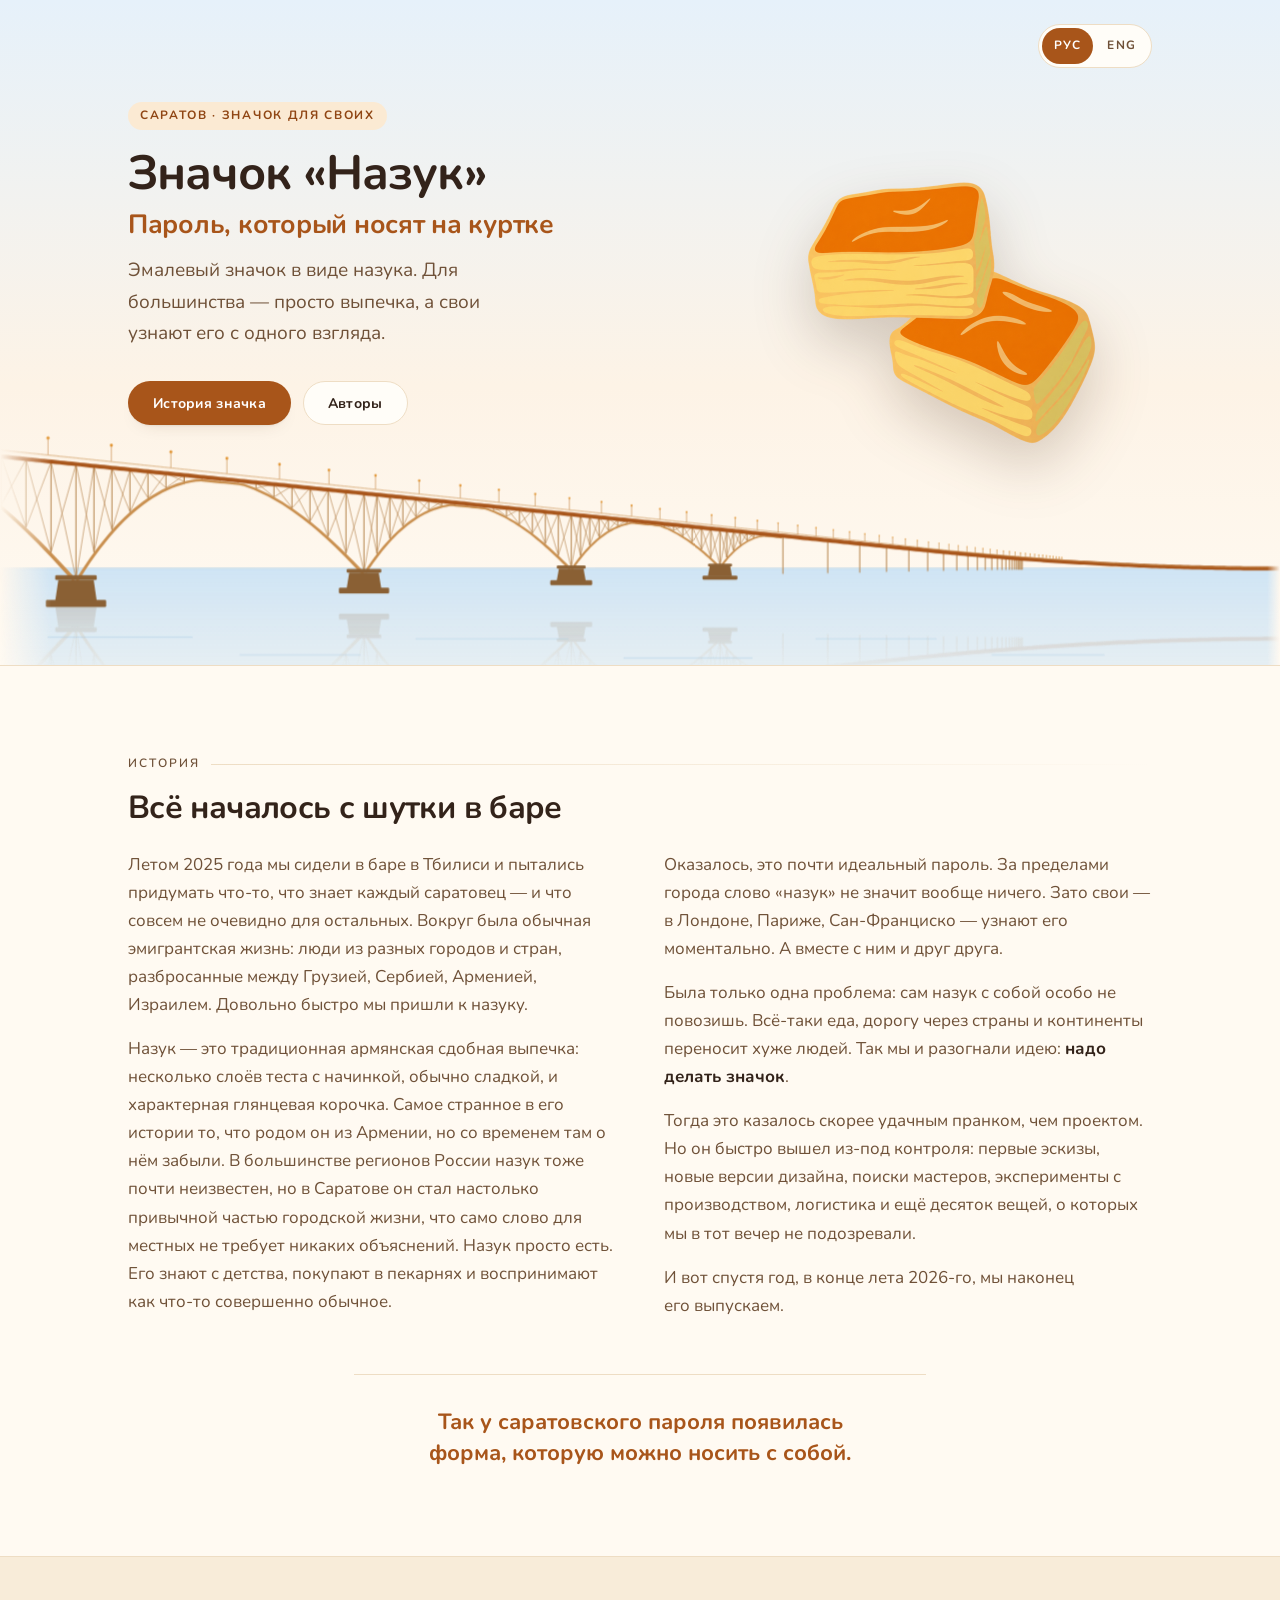
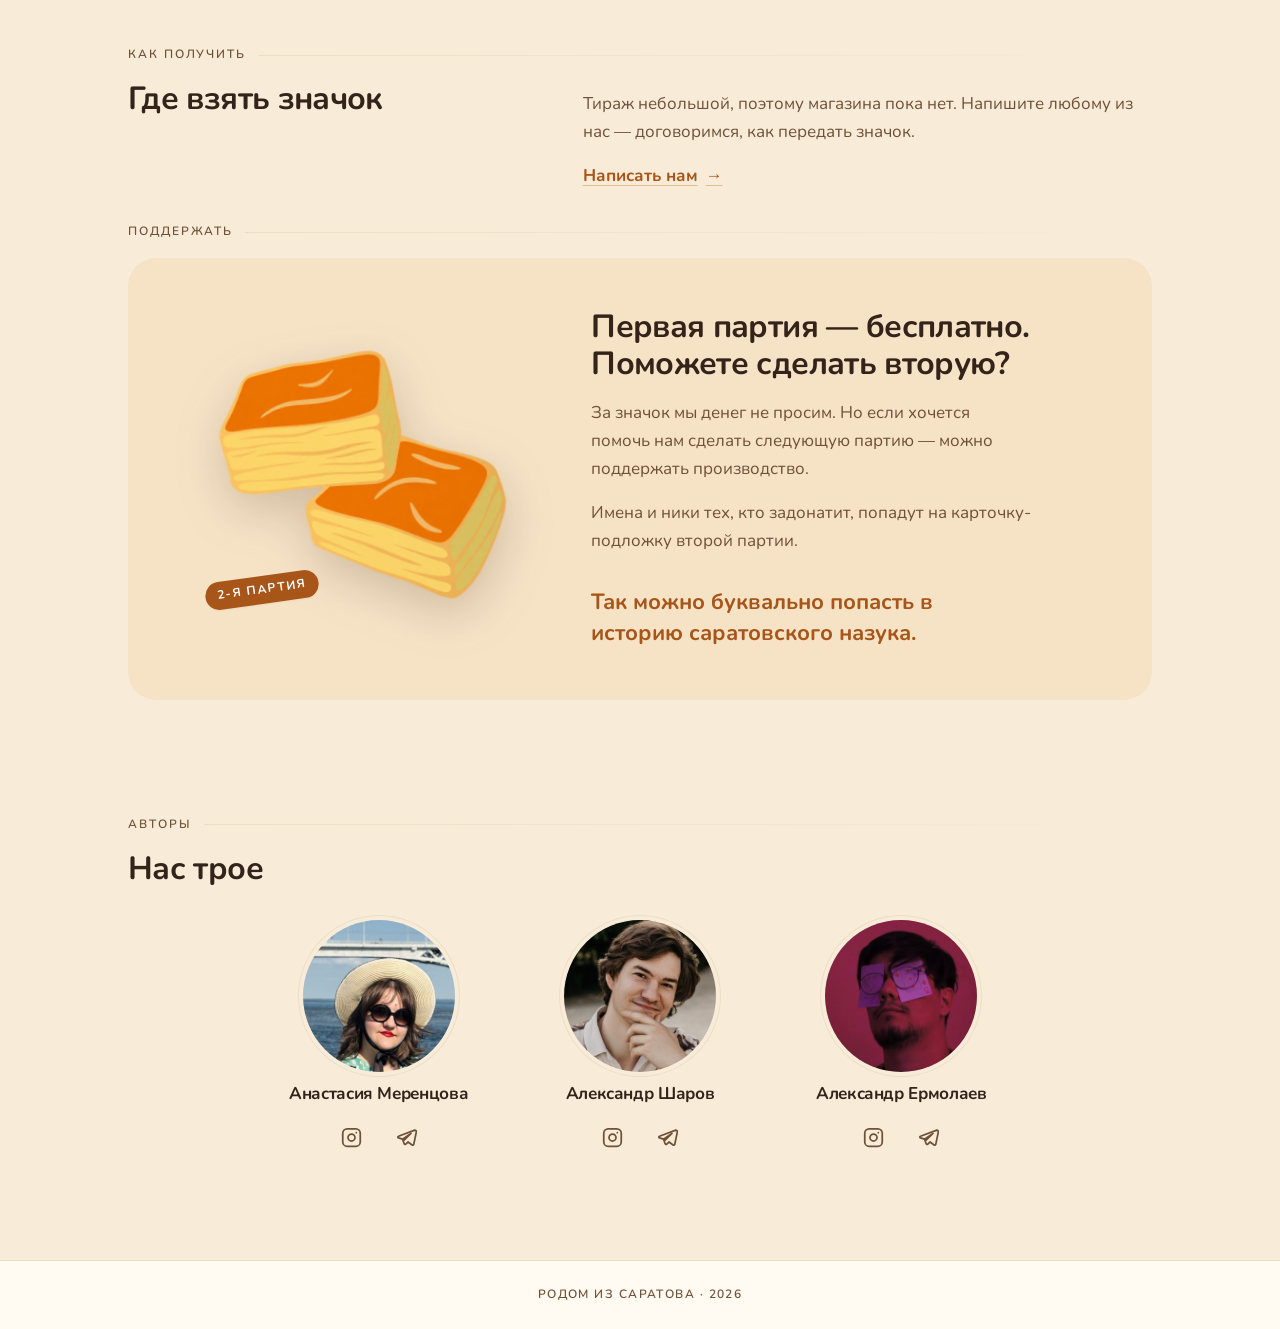
==== commit 409f2c17: "feat: upd landing" ====
--- a/index.html
+++ b/index.html
@@ -8,6 +8,11 @@
 <meta name="description" content="Эмалевый значок в виде назука: для большинства — просто выпечка, а саратовцы узнают своих с одного взгляда. История значка и его авторы.">
 <meta name="robots" content="index, follow, max-image-preview:large, max-snippet:-1">
 <meta name="theme-color" content="#f8ecd9">
+
+<!-- проставляются при сборке (scripts/stamp-build.sh); локально остаются пустыми -->
+<meta name="build:version" content="dev">
+<meta name="build:date" content="">
+<meta name="build:commit" content="">
 
 <link rel="canonical" href="https://kvendingoldo.github.io/nazook-pin/">
 <link rel="alternate" hreflang="ru" href="https://kvendingoldo.github.io/nazook-pin/">
@@ -414,17 +419,43 @@
     </div>
   </section>
 
-  <!-- ================= АВТОРЫ ================= -->
+  <!-- ================= КАК ПОЛУЧИТЬ ================= -->
   <section class="section section--sunken" id="get" aria-labelledby="get-title">
     <div class="container">
       <p class="eyebrow">Как получить</p>
       <div class="get__grid">
-        <h2 class="get__heading" id="get-title">Значок выпускаем сами</h2>
-        <p class="get__text">Тираж небольшой, поэтому проще всего договориться напрямую: напишите любому из нас — расскажем, как получить значок.</p>
+        <h2 class="get__heading" id="get-title">Где взять значок</h2>
+        <div>
+          <p class="get__text">Тираж небольшой, поэтому магазина пока нет. Напишите любому из нас&nbsp;— договоримся, как передать значок.</p>
+          <p class="get__action"><a class="link-arrow" href="#authors">Написать нам <span aria-hidden="true">→</span></a></p>
+        </div>
       </div>
     </div>
   </section>
 
+  <!-- ================= ПОДДЕРЖАТЬ ================= -->
+  <section class="section section--sunken section--joined" id="donate" aria-labelledby="donate-title">
+    <div class="container">
+      <p class="eyebrow">Поддержать</p>
+
+      <div class="support">
+        <div class="support__figure">
+          <img class="support__pin" src="assets/nazuk.png" width="1254" height="1254"
+               loading="lazy" decoding="async" alt="">
+          <p class="badge badge--solid support__stamp">2-я партия</p>
+        </div>
+
+        <div class="support__body">
+          <h2 class="support__heading" id="donate-title">Первая партия&nbsp;— бесплатно.<br>Поможете сделать вторую?</h2>
+          <p class="support__text">За значок мы денег не просим. Но если хочется помочь нам сделать следующую партию&nbsp;— можно поддержать производство.</p>
+          <p class="support__text">Имена и ники тех, кто задонатит, попадут на карточку-подложку второй партии.</p>
+          <p class="support__kicker">Так можно буквально попасть в историю саратовского назука.</p>
+        </div>
+      </div>
+    </div>
+  </section>
+
+  <!-- ================= АВТОРЫ ================= -->
   <section class="section section--sunken section--joined" id="authors" aria-labelledby="authors-title">
     <div class="container">
       <p class="eyebrow">Авторы</p>
@@ -488,6 +519,8 @@
     </div>
   </section>
 
+
+
 </main>
 
 <footer class="footer">
@@ -511,5 +544,31 @@
 
 <script>document.getElementById('year').textContent = new Date().getFullYear();</script>
 
+<!-- версия и дата сборки в консоли -->
+<script>
+  (function () {
+    var meta = function (name) {
+      var el = document.querySelector('meta[name="build:' + name + '"]');
+      return (el && el.content || '').trim();
+    };
+
+    var build = {
+      version: meta('version') || 'dev',
+      date:    meta('date'),
+      commit:  meta('commit')
+    };
+    window.nazook = { build: build };
+
+    console.log(
+      '%cЗначок «Назук»%c' + build.version + '%c',
+      'background:#a8551a;color:#fff;font-weight:700;padding:2px 8px;border-radius:4px 0 0 4px',
+      'background:#33231a;color:#fff;padding:2px 8px;border-radius:0 4px 4px 0',
+      ''
+    );
+    console.log('Сборка: ' + (build.date || 'локальная, дата не проставлена') +
+                (build.commit ? ' · коммит ' + build.commit : ''));
+  })();
+</script>
+
 </body>
 </html>
--- a/styles.css
+++ b/styles.css
@@ -6,6 +6,7 @@
     --surface-page:   #fffaf2;
     --surface-raised: #fffdf8;
     --surface-sunken: #f8ecd9;
+    --surface-warm:   #f6e3c6;   /* карточка поддержки */
 
     --text-primary:   #33231a;
     --text-secondary: #6f5138;
@@ -168,6 +169,23 @@
     text-transform: uppercase;
   }
 
+  .badge--solid {
+    background: var(--accent);
+    color: var(--text-inverse);
+    box-shadow: var(--shadow-sm);
+  }
+
+  /* Текстовая ссылка со стрелкой */
+  .link-arrow {
+    display: inline-flex;
+    align-items: center;
+    gap: var(--space-2);
+    font-weight: 700;
+    text-decoration-color: var(--border-strong);
+    text-underline-offset: .25em;
+  }
+  .link-arrow:hover { color: var(--accent-hover); text-decoration-color: currentColor; }
+
   /* Верхняя панель: переключатель языка */
   .topbar {
     position: relative;
@@ -417,8 +435,59 @@
   .get__heading { font-size: var(--text-xl); max-width: 16ch; }
   .get__text { color: var(--text-secondary); }
 
+  .get__action { margin-block-start: var(--space-4); }
+
+  /* --- Поддержать: единственный яркий центр полосы. Тёплая карточка,
+     иллюстрация — её часть, бейдж тиража над заголовком --- */
+  .support {
+    display: grid;
+    grid-template-columns: minmax(0, 5fr) minmax(0, 7fr);
+    align-items: center;
+    gap: var(--space-6) var(--space-7);
+    padding: clamp(2rem, 4vw, 3.25rem);
+    border-radius: 1.75rem;
+    background: var(--surface-warm);
+  }
+  .support__figure {
+    position: relative;
+    justify-self: center;
+    width: min(19.5rem, 100%);
+  }
+  /* штамп тиража — оттиск на готовой партии, поэтому чуть завален */
+  .support__stamp {
+    position: absolute;
+    inset-block-end: 10%;
+    inset-inline-start: 0;
+    transform: rotate(-8deg);
+  }
+  .support__pin {
+    transform: rotate(-5deg);
+    filter: drop-shadow(0 1rem 1.5rem rgb(var(--shadow-rgb) / .22));
+  }
+
+  .support__body { min-width: 0; }
+  .support__heading { font-size: var(--text-xl); }
+  .support__text {
+    margin-block-start: var(--space-4);
+    max-width: 52ch;
+    color: var(--text-secondary);
+    text-wrap: pretty;
+  }
+  /* punchline — единственная акцентная строка блока */
+  .support__kicker {
+    max-width: 44ch;
+    margin-block-start: var(--space-6);
+    font-size: var(--text-lg);
+    font-weight: 700;
+    line-height: 1.4;
+    color: var(--accent);
+    text-wrap: balance;
+  }
+
   /* вторая секция той же полосы: без повторной линии сверху */
   #get { padding-block-end: var(--space-6); }
+  /* карточка поддержки не должна упираться в авторов */
+  #donate { padding-block-end: clamp(6.25rem, 9vw, 8rem); }
   .section--joined { border-block-start: 0; padding-block-start: 0; }
 
   /* --- Авторы --- */
@@ -458,6 +527,10 @@
     .get__grid { grid-template-columns: minmax(0, 1fr); gap: var(--space-3); }
     .get__heading { max-width: 24ch; }
     .get__text { max-width: 62ch; }
+    /* карточка в одну колонку: значок сверху, текст под ним */
+    .support { grid-template-columns: minmax(0, 1fr); gap: var(--space-5); }
+    .support__figure { justify-self: start; width: min(13rem, 60%); }
+    .support__text, .support__kicker { max-width: 62ch; }
     .hero__grid { gap: var(--space-5); padding-block-end: clamp(8rem, 30vw, 15rem); }
     .hero__bridge { height: clamp(8rem, 26vw, 15rem); }
     .hero__pin  { width: min(15rem, 100%); }
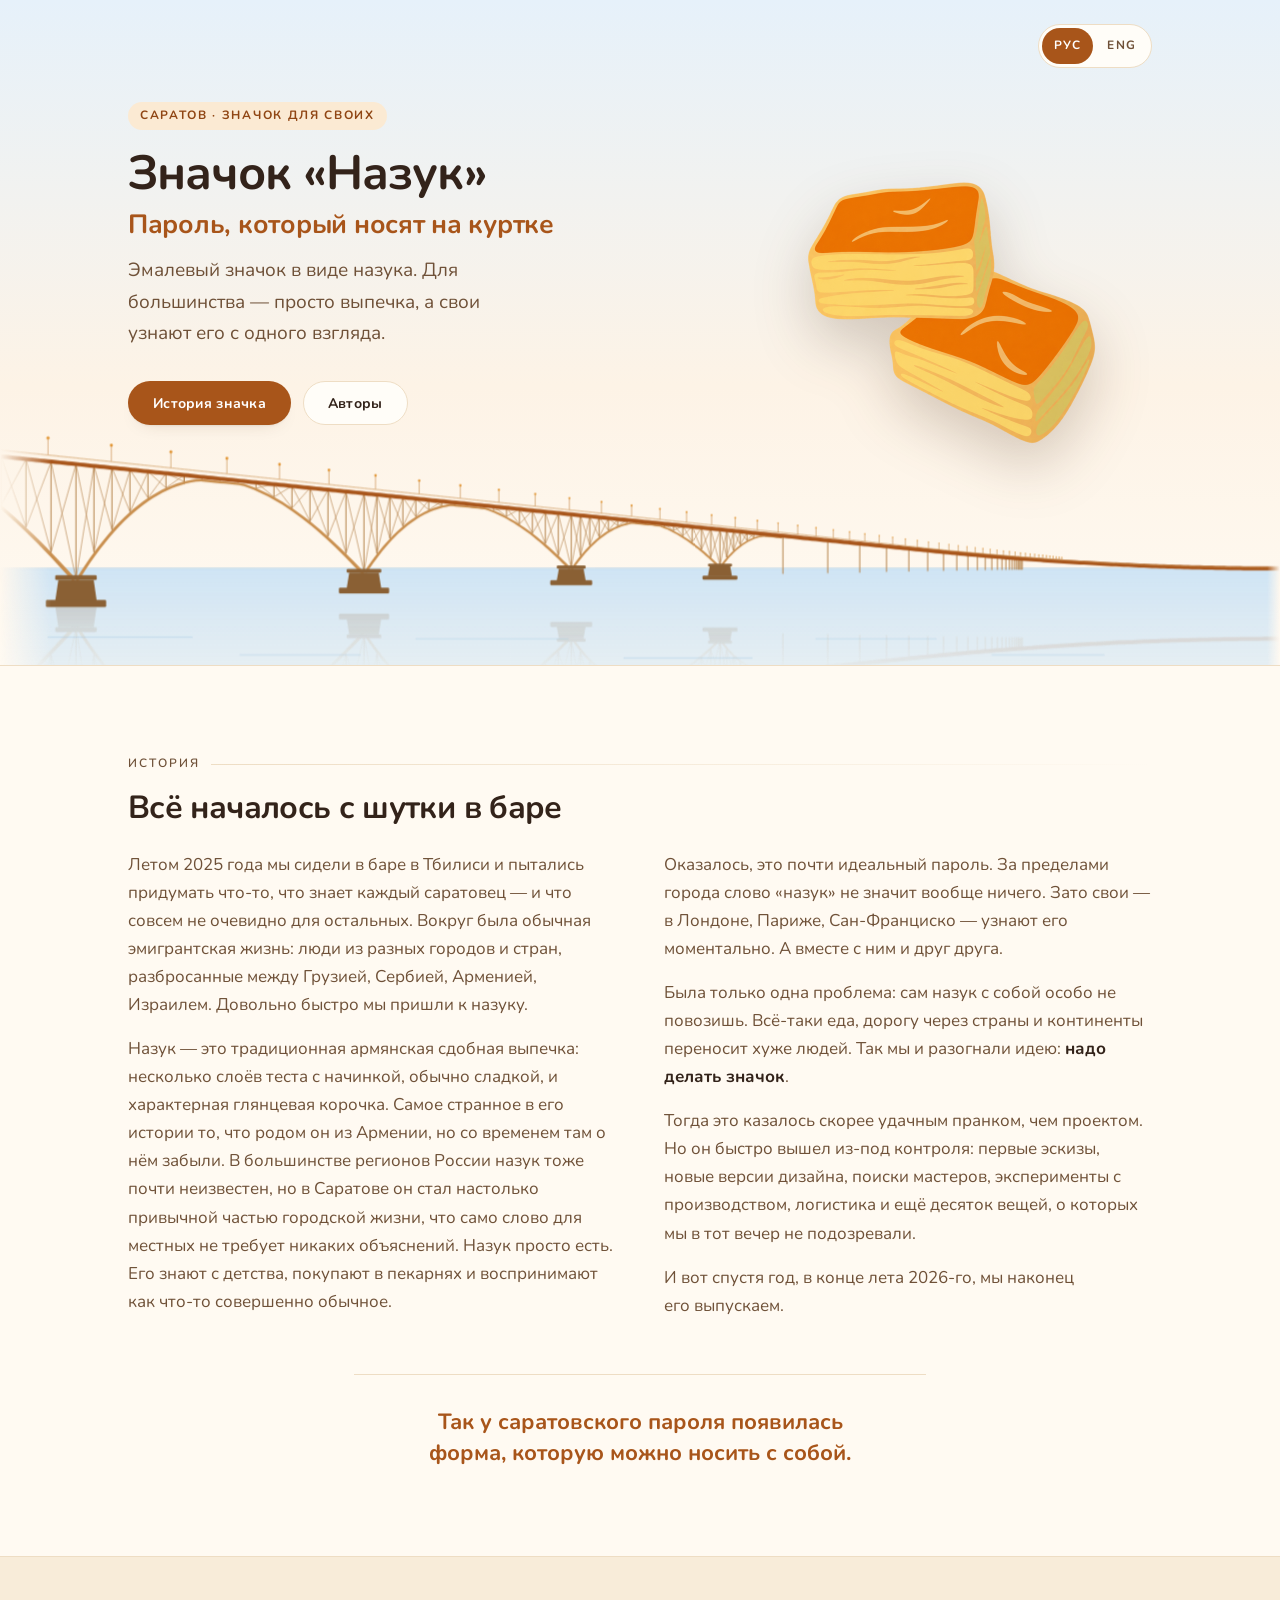
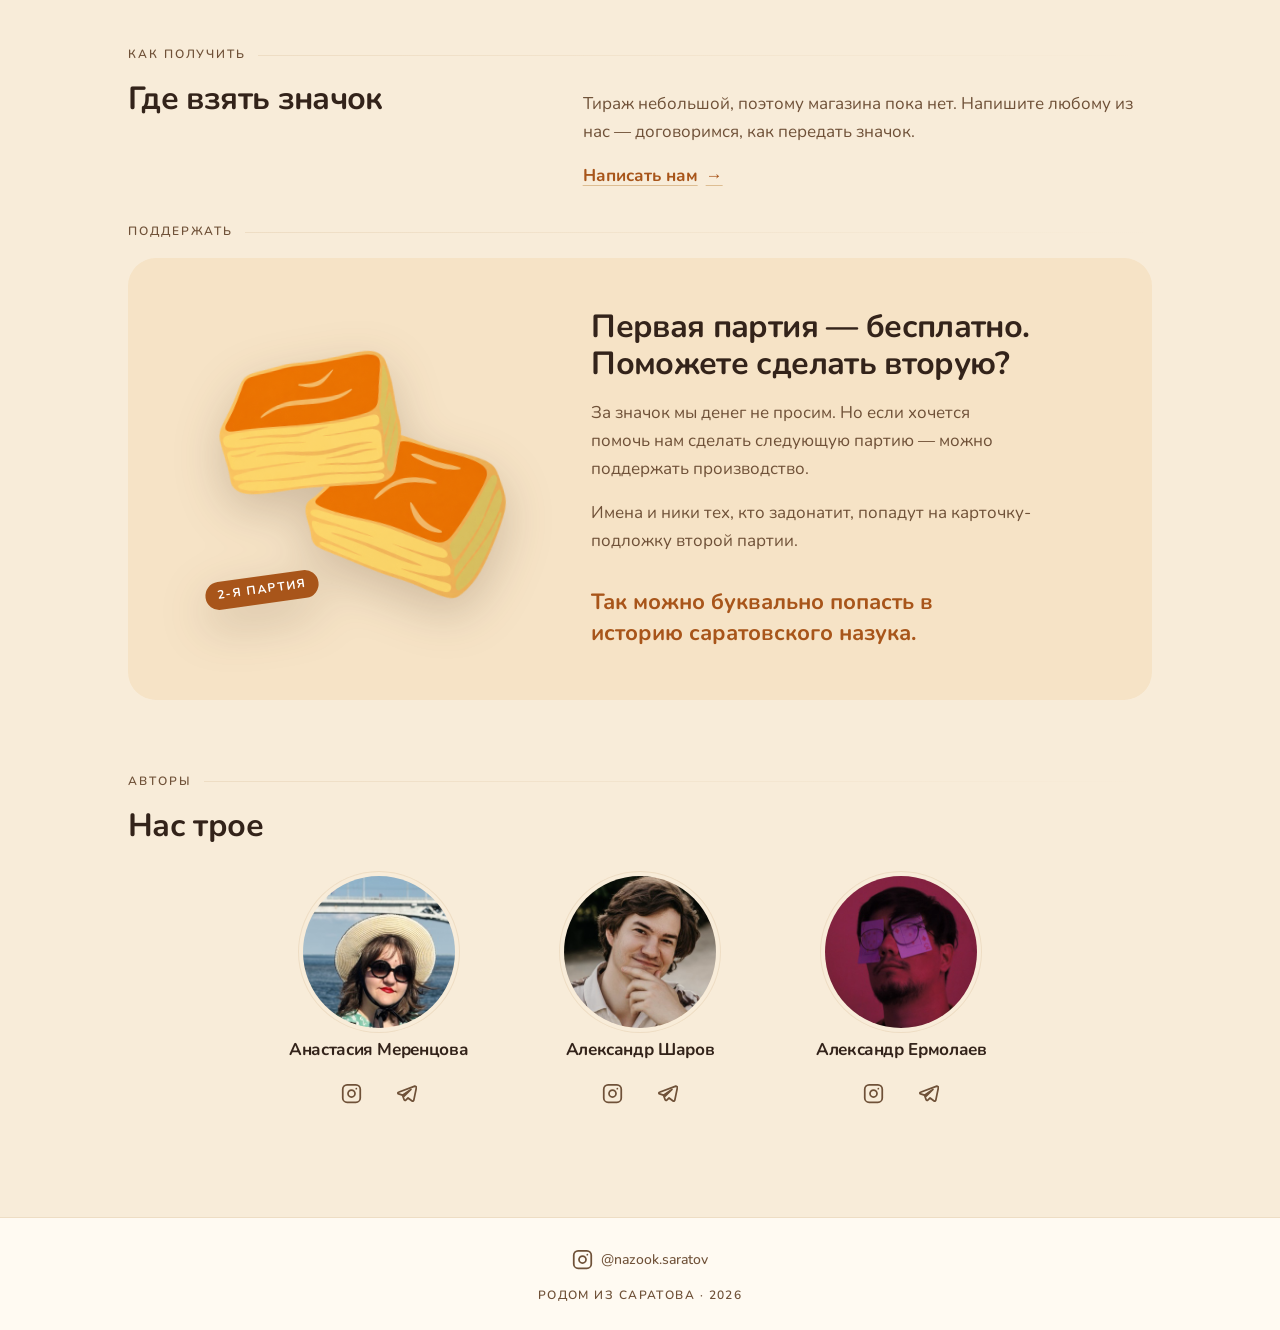
==== commit 9a901e12: "feat: add instagram" ====
--- a/index.html
+++ b/index.html
@@ -9,10 +9,6 @@
 <meta name="robots" content="index, follow, max-image-preview:large, max-snippet:-1">
 <meta name="theme-color" content="#f8ecd9">
 
-<!-- проставляются при сборке (scripts/stamp-build.sh); локально остаются пустыми -->
-<meta name="build:version" content="dev">
-<meta name="build:date" content="">
-<meta name="build:commit" content="">
 
 <link rel="canonical" href="https://kvendingoldo.github.io/nazook-pin/">
 <link rel="alternate" hreflang="ru" href="https://kvendingoldo.github.io/nazook-pin/">
@@ -524,6 +520,11 @@
 </main>
 
 <footer class="footer">
+  <a class="chip footer__link" href="https://www.instagram.com/nazook.saratov" target="_blank" rel="noopener"
+     aria-label="Instagram назука">
+    <svg viewBox="0 0 24 24" fill="none" stroke="currentColor" stroke-width="2" stroke-linecap="round" stroke-linejoin="round" aria-hidden="true"><rect x="2" y="2" width="20" height="20" rx="5"/><circle cx="12" cy="12" r="4"/><circle cx="17.5" cy="6.5" r="1" fill="currentColor" stroke="none"/></svg>
+    @nazook.saratov
+  </a>
   <p>Родом из Саратова · <span id="year">2026</span></p>
 </footer>
 
@@ -544,29 +545,42 @@
 
 <script>document.getElementById('year').textContent = new Date().getFullYear();</script>
 
-<!-- версия и дата сборки в консоли -->
+<!-- дата публикации в консоли: берётся из Last-Modified, который отдаёт GitHub Pages -->
 <script>
   (function () {
-    var meta = function (name) {
-      var el = document.querySelector('meta[name="build:' + name + '"]');
-      return (el && el.content || '').trim();
+    var REPO = 'kvendingoldo/nazook-pin';
+
+    var human = function (value) {
+      var d = new Date(value);
+      return isNaN(d) ? String(value) : d.toLocaleString('ru-RU', { dateStyle: 'long', timeStyle: 'short' });
     };
-
-    var build = {
-      version: meta('version') || 'dev',
-      date:    meta('date'),
-      commit:  meta('commit')
+    var shortDate = function (value) {
+      var d = new Date(value);
+      return isNaN(d) ? String(value) : d.toLocaleDateString('ru-RU', { day: 'numeric', month: 'short', year: 'numeric' });
     };
-    window.nazook = { build: build };
+
+    var site = {
+      date: document.lastModified,
+      // последний коммит по требованию — сетевой запрос только когда его позвали руками
+      latest: function () {
+        return fetch('https://api.github.com/repos/' + REPO + '/commits/main')
+          .then(function (r) { return r.ok ? r.json() : Promise.reject(new Error('HTTP ' + r.status)); })
+          .then(function (c) {
+            console.log('Последний коммит: ' + c.sha.slice(0, 7) + ' · ' + human(c.commit.committer.date) +
+                        ' · ' + c.commit.message.split('\n')[0]);
+            return c.sha.slice(0, 7);
+          })
+          .catch(function (e) { console.warn('GitHub API недоступен: ' + e.message); });
+      }
+    };
+    window.nazook = site;
 
     console.log(
-      '%cЗначок «Назук»%c' + build.version + '%c',
+      '%cЗначок «Назук»%c' + shortDate(site.date) + '%c',
       'background:#a8551a;color:#fff;font-weight:700;padding:2px 8px;border-radius:4px 0 0 4px',
       'background:#33231a;color:#fff;padding:2px 8px;border-radius:0 4px 4px 0',
       ''
     );
-    console.log('Сборка: ' + (build.date || 'локальная, дата не проставлена') +
-                (build.commit ? ' · коммит ' + build.commit : ''));
   })();
 </script>
 
--- a/styles.css
+++ b/styles.css
@@ -452,18 +452,19 @@
     position: relative;
     justify-self: center;
     width: min(19.5rem, 100%);
+    /* тень живёт на обёртке: filter и transform на одном элементе WebKit иногда
+       растрирует по прямоугольнику слоя — тогда у значка видны квадратные края */
+    filter: drop-shadow(0 1rem 1.5rem rgb(var(--shadow-rgb) / .22));
   }
   /* штамп тиража — оттиск на готовой партии, поэтому чуть завален */
   .support__stamp {
     position: absolute;
     inset-block-end: 10%;
     inset-inline-start: 0;
+    box-shadow: none;
     transform: rotate(-8deg);
   }
-  .support__pin {
-    transform: rotate(-5deg);
-    filter: drop-shadow(0 1rem 1.5rem rgb(var(--shadow-rgb) / .22));
-  }
+  .support__pin { transform: rotate(-5deg); }
 
   .support__body { min-width: 0; }
   .support__heading { font-size: var(--text-xl); }
@@ -486,8 +487,8 @@
 
   /* вторая секция той же полосы: без повторной линии сверху */
   #get { padding-block-end: var(--space-6); }
-  /* карточка поддержки не должна упираться в авторов */
-  #donate { padding-block-end: clamp(6.25rem, 9vw, 8rem); }
+  /* карточке нужен воздух больше обычного, но не провал: она объект, а не абзац */
+  #donate { padding-block-end: clamp(3.5rem, 6vw, 4.5rem); }
   .section--joined { border-block-start: 0; padding-block-start: 0; }
 
   /* --- Авторы --- */
@@ -515,6 +516,12 @@
     text-transform: uppercase;
     color: var(--text-secondary);
   }
+  .footer__link {
+    margin-block-end: var(--space-2);
+    font-size: var(--text-xs);
+    letter-spacing: normal;
+    text-transform: none;
+  }
 
   /* ============================================================
      RESPONSIVE — композиция, а не сжатие
@@ -529,7 +536,15 @@
     .get__text { max-width: 62ch; }
     /* карточка в одну колонку: значок сверху, текст под ним */
     .support { grid-template-columns: minmax(0, 1fr); gap: var(--space-5); }
-    .support__figure { justify-self: start; width: min(13rem, 60%); }
+    /* значок по центру: в одну колонку он читается как иллюстрация к блоку */
+    .support__figure { justify-self: center; width: min(13rem, 72%); }
+    /* штамп уменьшается вместе с иллюстрацией, иначе перекрывает её целиком */
+    .support__stamp {
+      inset-inline-start: 4%;
+      padding: 3px var(--space-2);
+      font-size: .6875rem;
+      letter-spacing: .1em;
+    }
     .support__text, .support__kicker { max-width: 62ch; }
     .hero__grid { gap: var(--space-5); padding-block-end: clamp(8rem, 30vw, 15rem); }
     .hero__bridge { height: clamp(8rem, 26vw, 15rem); }
@@ -552,6 +567,7 @@
     .hero__lead { margin-inline: auto; }
     .hero__actions { width: 100%; flex-direction: column; align-items: stretch; }
     .hero__actions .btn { width: 100%; }
+    .support { padding: var(--space-5); }
     .authors__list { grid-template-columns: minmax(0, 1fr); max-width: 22rem; }
     .chip { padding-inline: var(--space-2); }
     .author {
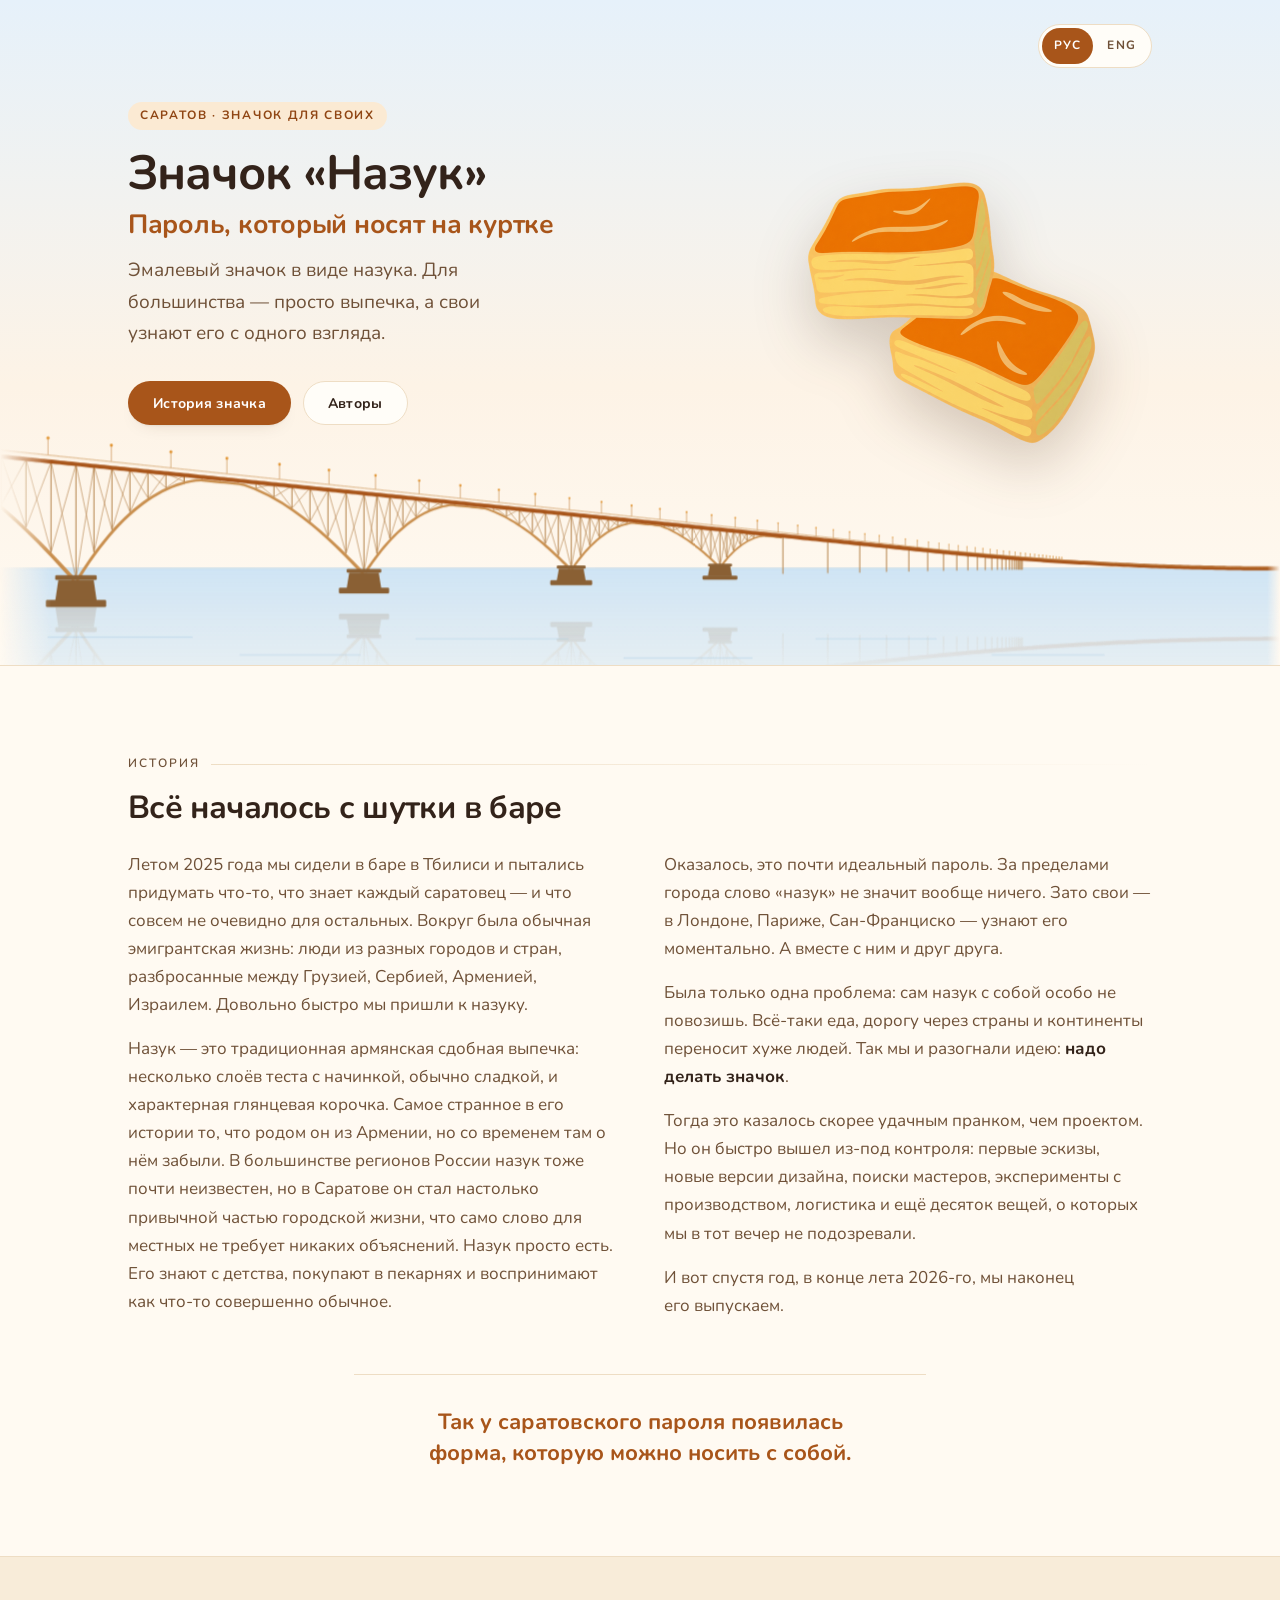
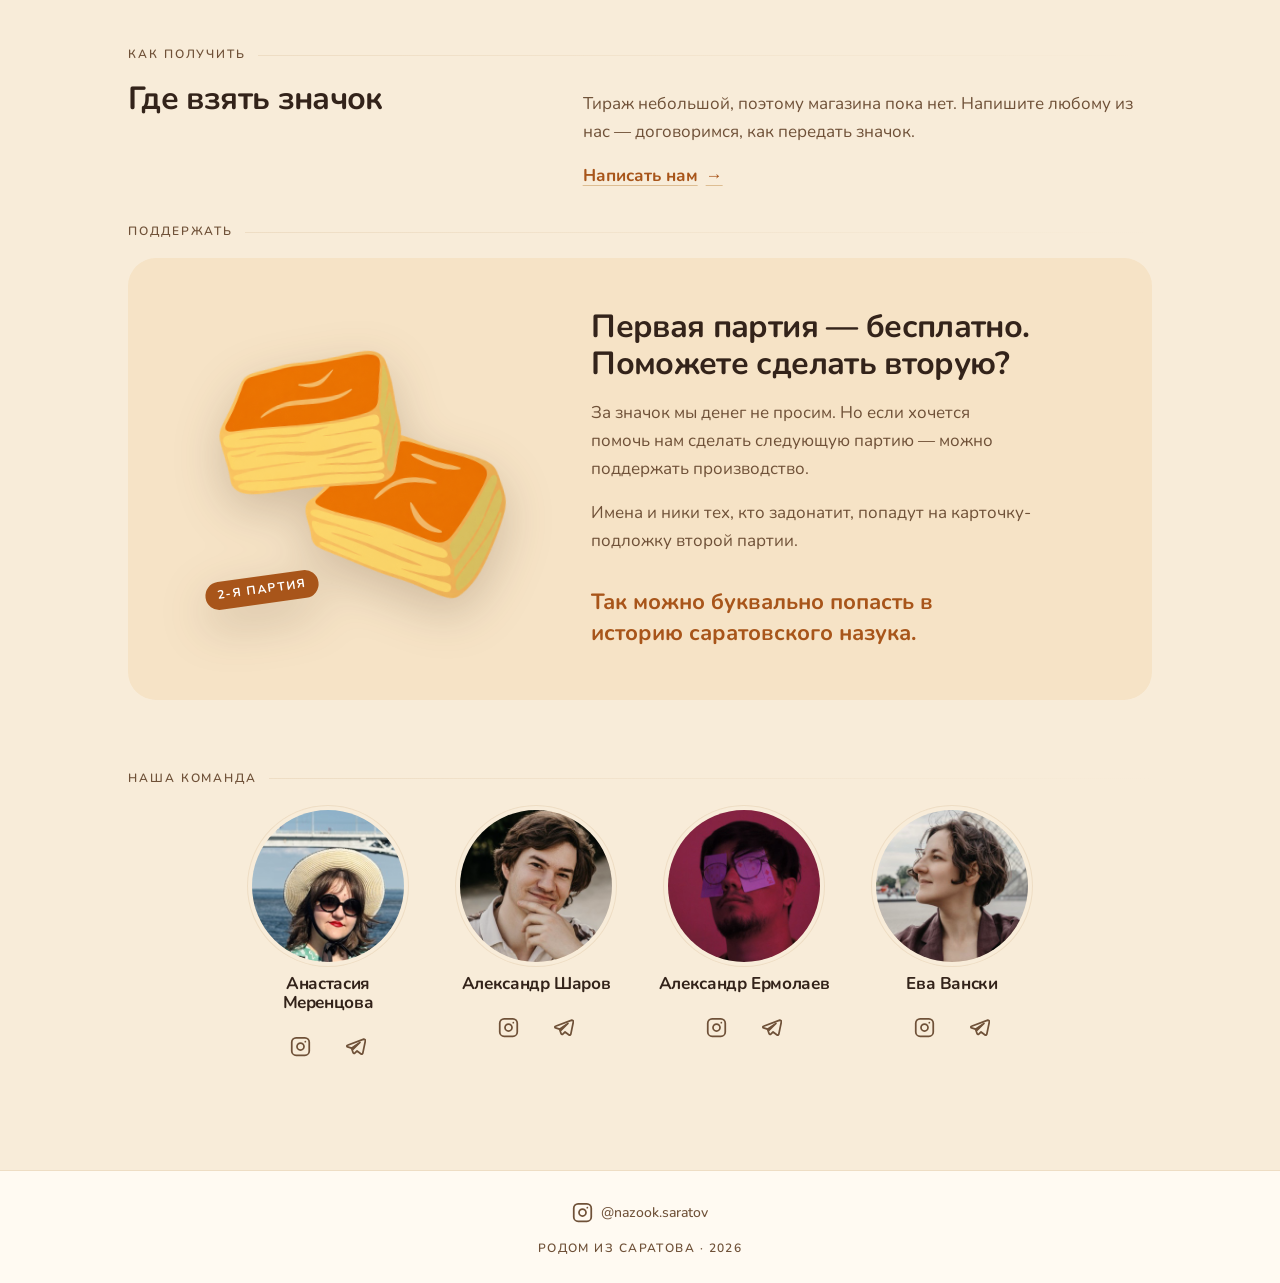
==== commit 370b75c9: "feat: add eva" ====
--- a/index.html
+++ b/index.html
@@ -454,8 +454,7 @@
   <!-- ================= АВТОРЫ ================= -->
   <section class="section section--sunken section--joined" id="authors" aria-labelledby="authors-title">
     <div class="container">
-      <p class="eyebrow">Авторы</p>
-      <h2 class="authors__heading" id="authors-title">Нас трое</h2>
+      <h2 class="eyebrow" id="authors-title">Наша команда</h2>
 
       <ul class="authors__list" role="list">
 
@@ -506,6 +505,23 @@
             </a>
             <a class="chip" href="https://t.me/ermolaxe" target="_blank" rel="noopener"
                aria-label="Telegram: Александр Ермолаев">
+              <svg viewBox="0 0 24 24" fill="none" stroke="currentColor" stroke-width="2" stroke-linecap="round" stroke-linejoin="round" aria-hidden="true"><path d="M21.5 3.5 2.8 10.6c-.9.3-.9 1.6.1 1.9l4.6 1.4 1.8 5.3c.3.8 1.3 1 1.9.4l2.6-2.5 4.6 3.4c.7.5 1.7.1 1.9-.7l3-14.4c.2-.9-.7-1.7-1.6-1.4z"/><path d="m7.5 13.9 9.6-6.6-7.8 7.6"/></svg>
+            </a>
+          </div>
+        </li>
+
+        <li class="author">
+          <div class="avatar">
+            <img src="assets/eva.jpg" alt="" width="320" height="320" loading="lazy">
+          </div>
+          <h3 class="author__name">Ева Вански</h3>
+          <div class="author__links">
+            <a class="chip" href="https://www.instagram.com/lady_jaylla/" target="_blank" rel="noopener"
+               aria-label="Instagram: Ева Вански">
+              <svg viewBox="0 0 24 24" fill="none" stroke="currentColor" stroke-width="2" stroke-linecap="round" stroke-linejoin="round" aria-hidden="true"><rect x="2" y="2" width="20" height="20" rx="5"/><circle cx="12" cy="12" r="4"/><circle cx="17.5" cy="6.5" r="1" fill="currentColor" stroke="none"/></svg>
+            </a>
+            <a class="chip" href="https://t.me/vanskaya" target="_blank" rel="noopener"
+               aria-label="Telegram: Ева Вански">
               <svg viewBox="0 0 24 24" fill="none" stroke="currentColor" stroke-width="2" stroke-linecap="round" stroke-linejoin="round" aria-hidden="true"><path d="M21.5 3.5 2.8 10.6c-.9.3-.9 1.6.1 1.9l4.6 1.4 1.8 5.3c.3.8 1.3 1 1.9.4l2.6-2.5 4.6 3.4c.7.5 1.7.1 1.9-.7l3-14.4c.2-.9-.7-1.7-1.6-1.4z"/><path d="m7.5 13.9 9.6-6.6-7.8 7.6"/></svg>
             </a>
           </div>
--- a/styles.css
+++ b/styles.css
@@ -299,7 +299,7 @@
     transition: box-shadow var(--duration) var(--ease);
   }
   /* фотографии сняты в очень разном свете — лёгкая нормализация,
-     чтобы три портрета читались одним рядом */
+     чтобы портреты читались одним рядом */
   .avatar img {
     width: 100%;
     height: 100%;
@@ -492,15 +492,14 @@
   .section--joined { border-block-start: 0; padding-block-start: 0; }
 
   /* --- Авторы --- */
-  .authors__heading { font-size: var(--text-xl); }
   .authors__list {
     display: grid;
-    grid-template-columns: repeat(3, minmax(0, 1fr));
-    gap: var(--space-6) var(--space-7);
-    /* уже контейнера: втроём люди должны читаться группой, а не тремя точками в ряду */
-    max-width: 46rem;
+    grid-template-columns: repeat(4, minmax(0, 1fr));
+    gap: var(--space-6);
+    /* уже контейнера: команда должна читаться группой, а не точками в ряду */
+    max-width: 50rem;
     margin-inline: auto;
-    margin-block-start: var(--space-6);
+    margin-block-start: var(--space-5);
     padding: 0;
     list-style: none;
   }
@@ -549,6 +548,7 @@
     .hero__grid { gap: var(--space-5); padding-block-end: clamp(8rem, 30vw, 15rem); }
     .hero__bridge { height: clamp(8rem, 26vw, 15rem); }
     .hero__pin  { width: min(15rem, 100%); }
+    .authors__list { grid-template-columns: repeat(2, minmax(0, 1fr)); max-width: 30rem; }
   }
 
   /* Мобильный: значок над заголовком, действия на всю ширину */
